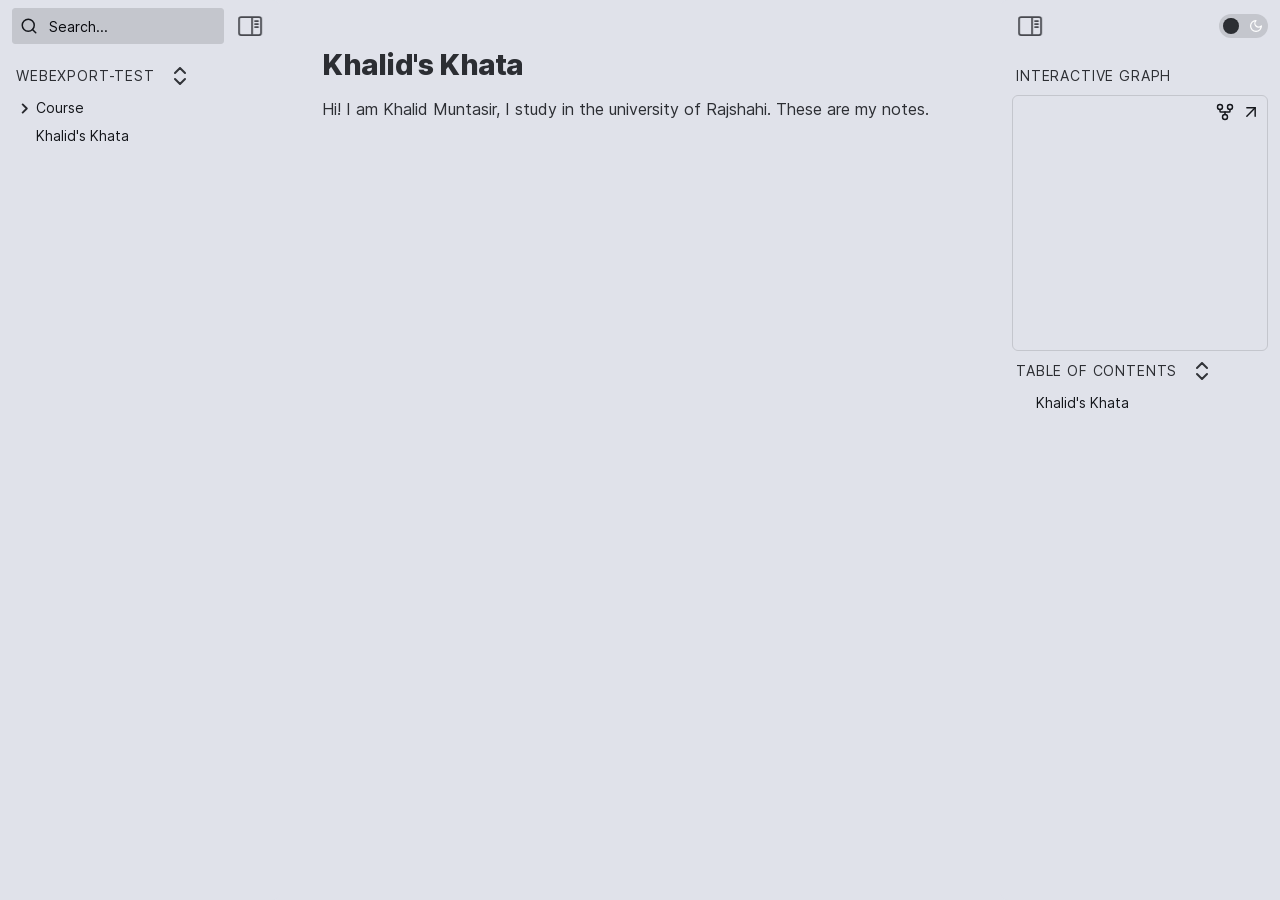
==== index.html @ 4a8dd8c4 "changed name" ====
<!DOCTYPE html> <html lang="en"><head>
<title>Khalid's Khata</title>
<base href=".">
<meta name="pathname" content="khalid's-khata.html">
<meta name="description" content="webexport-test - Khalid's Khata">
<meta property="og:title" content="Khalid's Khata">
<meta property="og:description" content="webexport-test - Khalid's Khata">
<meta property="og:type" content="website">
<meta property="og:url" content="khalid's-khata.html">
<meta property="og:image" content="undefined">
<meta property="og:site_name" content="webexport-test"><meta name="viewport" content="width=device-width, initial-scale=1.0, user-scalable=yes, minimum-scale=1.0, maximum-scale=5.0"><meta charset="UTF-8"><link rel="alternate" type="application/rss+xml" title="RSS Feed" href="site-lib/rss.xml"><script async="" id="webpage-script" src="site-lib/scripts/webpage.js" onload="this.onload=null;this.setAttribute(&quot;loaded&quot;, &quot;true&quot;)"></script><script async="" id="graph-wasm-script" src="site-lib/scripts/graph-wasm.js" onload="this.onload=null;this.setAttribute(&quot;loaded&quot;, &quot;true&quot;)"></script><script async="" id="graph-render-worker-script" src="site-lib/scripts/graph-render-worker.js" onload="this.onload=null;this.setAttribute(&quot;loaded&quot;, &quot;true&quot;)"></script><link rel="icon" href="site-lib/media/favicon.png"><link rel="stylesheet" href="site-lib/styles/obsidian.css"><link rel="stylesheet" href="site-lib/styles/theme.css"><link rel="preload" href="site-lib/styles/global-variable-styles.css" as="style" onload="this.onload=null;this.rel='stylesheet'"><noscript><link rel="stylesheet" href="site-lib/styles/global-variable-styles.css"></noscript><link rel="preload" href="site-lib/styles/main-styles.css" as="style" onload="this.onload=null;this.rel='stylesheet'"><noscript><link rel="stylesheet" href="site-lib/styles/main-styles.css"></noscript><style>body{--line-width:40em;--line-width-adaptive:40em;--file-line-width:40em;--sidebar-width:min(20em, 80vw);--collapse-arrow-size:11px;--tree-vertical-spacing:1.3em;--sidebar-margin:12px}:root{background-color:#202124}.sidebar{height:100%;font-size:14px;z-index:10;min-width:calc(var(--sidebar-width) + var(--divider-width-hover));max-width:calc(var(--sidebar-width) + var(--divider-width-hover));position:relative;overflow:hidden;overflow:clip;transition:min-width ease-in-out,max-width ease-in-out;transition-duration:.2s;contain:size}#left-sidebar{left:0}#right-sidebar{right:0}.sidebar.is-collapsed{min-width:0;max-width:0}.sidebar.floating{position:absolute}.sidebar .leaf-content{height:100%;min-width:calc(var(--sidebar-width) - var(--divider-width-hover));top:0;padding:var(--sidebar-margin);padding-top:4em;line-height:var(--line-height-tight);background-color:var(--background-secondary);transition:background-color,border-right,border-left,box-shadow;transition-duration:var(--color-fade-speed);transition-timing-function:ease-in-out;position:absolute;display:flex;flex-direction:column}.sidebar:not(.is-collapsed) .leaf-content{min-width:calc(max(100%,var(--sidebar-width)) - 3px);max-width:calc(max(100%,var(--sidebar-width)) - 3px)}#left-sidebar-content{left:0;border-top-right-radius:var(--radius-l);border-bottom-right-radius:var(--radius-l)}#right-sidebar-content{right:0;border-top-left-radius:var(--radius-l);border-bottom-left-radius:var(--radius-l)}.sidebar #left-sidebar-content,.sidebar #right-sidebar-content{contain:none!important;container-type:normal!important;animation:none!important}.sidebar:has(.leaf-content:empty):has(.topbar-content:empty){display:none}.sidebar-topbar{height:2em;width:var(--sidebar-width);top:var(--sidebar-margin);padding-inline:var(--sidebar-margin);z-index:1;position:fixed;display:flex;align-items:center;transition:width ease-in-out;transition-duration:inherit}.sidebar.is-collapsed .sidebar-topbar{width:calc(2.3em + var(--sidebar-margin) * 2)}.sidebar .sidebar-topbar.is-collapsed{width:0}#left-sidebar .sidebar-topbar{left:0;flex-direction:row}#right-sidebar .sidebar-topbar{right:0;flex-direction:row-reverse}#left-sidebar .topbar-content{margin-right:calc(2.3em + var(--sidebar-margin));flex-direction:row}#right-sidebar .topbar-content{margin-left:calc(2.3em + var(--sidebar-margin));flex-direction:row-reverse}.topbar-content{overflow:hidden visible;overflow:clip visible;width:100%;height:100%;display:flex;align-items:center;transition:inherit}.sidebar.is-collapsed .topbar-content{width:0;transition:inherit}.clickable-icon.sidebar-collapse-icon{background-color:transparent;color:var(--icon-color-focused);padding:2px!important;margin:0!important;height:100%!important;width:2.3em!important;margin-inline:0.14em!important;position:absolute}#left-sidebar .clickable-icon.sidebar-collapse-icon{transform:rotateY(180deg);right:var(--sidebar-margin)}#right-sidebar .clickable-icon.sidebar-collapse-icon{transform:rotateY(180deg);left:var(--sidebar-margin)}.clickable-icon.sidebar-collapse-icon svg.svg-icon{width:100%;height:100%}.feature-title{margin-left:4px;text-transform:uppercase;letter-spacing:.06em;margin-top:.75em;margin-bottom:.75em}.feature-header{display:flex;align-items:center;padding-top:0;font-size:1em;padding-left:0}body.floating-sidebars .sidebar{position:absolute}body{transition:background-color var(--color-fade-speed) ease-in-out}#layout{display:flex;flex-direction:row;height:100%;width:100%;align-items:stretch;justify-content:center}#center-content{flex-basis:100%;max-width:100%;width:100%;height:100%;display:flex;flex-direction:column;align-items:center;transition:opacity .2s ease-in-out;contain:inline-size}.hide{opacity:0!important;transition:opacity .2s ease-in-out;pointer-events:none}#center-content>.obsidian-document{padding-left:2em;padding-right:1em;margin-bottom:0;width:100%;width:-webkit-fill-available;width:-moz-available;width:fill-available;transition:background-color var(--color-fade-speed) ease-in-out;border-top-right-radius:var(--window-radius,var(--radius-m));border-top-left-radius:var(--window-radius,var(--radius-m));overflow-x:hidden!important;overflow-y:auto!important;display:flex!important;flex-direction:column!important;align-items:center!important;contain:inline-size}body #center-content>.obsidian-document>.markdown-preview-sizer{padding-bottom:80vh;width:100%;max-width:var(--line-width);flex-basis:var(--line-width);transition:background-color var(--color-fade-speed) ease-in-out;contain:inline-size}#center-content>.obsidian-document>div{width:100%!important;transition:background-color var(--color-fade-speed) ease-in-out;contain:inline-size}#center-content>.obsidian-document:not([data-type=markdown]).embed{display:flex;padding:1em;height:100%;width:100%;align-items:center;justify-content:center}#center-content>.obsidian-document:not([data-type=markdown]).embed>*{max-width:100%;max-height:100%;object-fit:contain}:not(h1,h2,h3,h4,h5,h6):has(> :is(.math:not(.math-inline),table)){overflow-x:auto!important}#center-content>.obsidian-document:not([data-type=markdown]){overflow-x:auto;contain:content;padding:0;margin:0;height:100%}.obsidian-document[data-type=attachment]{display:flex;flex-direction:column;align-items:center;justify-content:center;height:100%;width:100%}.obsidian-document[data-type=attachment]>*{outline:0;border:none;box-shadow:none}.obsidian-document[data-type=attachment] :is(img){max-width:90%;max-height:90%;object-fit:contain}.obsidian-document[data-type=attachment]>:is(audio){width:100%;max-width:min(90%,var(--line-width))}.obsidian-document[data-type=attachment]>:is(embed,iframe,video){width:100%;height:100%;max-width:100%;max-height:100%;object-fit:contain}.canvas-wrapper>:is(.header,.footer){z-index:100;position:absolute;display:flex;justify-content:center;flex-direction:column;width:100%;align-items:center}.scroll-highlight{position:absolute;width:100%;height:100%;pointer-events:none;z-index:1000;background-color:hsla(var(--color-accent-hsl),.25);opacity:0;padding:1em;inset:50%;translate:-50% -50%;border-radius:var(--radius-s)}</style><script defer="">async function loadIncludes(){let e=document.querySelectorAll("link[itemprop='include']");for(const t of e){let e=t.getAttribute("href");try{let o="";if(e.startsWith("https:")||e.startsWith("http:")||"file:"!=window.location.protocol){const l=await fetch(e);if(!l.ok){console.log("Could not include file: "+e),t?.remove();continue}o=await l.text()}else{const t=document.getElementById(btoa(encodeURI(e)));if(t){const e=JSON.parse(decodeURI(atob(t.getAttribute("value")??"")));o=e?.data??""}}let l=document.createRange().createContextualFragment(o),n=Array.from(l.children);for(let e of n)e?.classList?.add("hide"),e.style.transition="opacity 0.5s ease-in-out",setTimeout((()=>{e?.classList?.remove("hide")}),10);t.before(l),t.remove(),console.log("Included text: "+o),console.log("Included file: "+e)}catch(o){t?.remove(),console.log("Could not include file: "+e,o);continue}}}document.addEventListener("DOMContentLoaded",(()=>{loadIncludes()}));let isFileProtocol="file:"==location.protocol;function waitLoadScripts(e,t){let o=e.map((e=>document.getElementById(e+"-script")));!function e(l){let n=o[l],c=l+1;n?(n&&"true"!=n.getAttribute("loaded")||l<o.length&&e(c),l<o.length&&n.addEventListener("load",(()=>e(c)))):l<o.length?e(c):t()}(0)}</script></head><body class="publish css-settings-manager show-inline-title show-ribbon is-focused"><script defer="">let theme=localStorage.getItem("theme")||(window.matchMedia("(prefers-color-scheme: dark)").matches?"dark":"light");"dark"==theme?(document.body.classList.add("theme-dark"),document.body.classList.remove("theme-light")):(document.body.classList.add("theme-light"),document.body.classList.remove("theme-dark")),window.innerWidth<480?document.body.classList.add("is-phone"):window.innerWidth<768?document.body.classList.add("is-tablet"):window.innerWidth<1024?document.body.classList.add("is-small-screen"):document.body.classList.add("is-large-screen")</script><div class="parsed-feature-container" style="display: contents;"><link itemprop="include" href="site-lib/html/custom-head-content-content.html"></div><div id="layout"><div id="left-content" class="leaf" style="--sidebar-width: var(--sidebar-width-left);"><div id="left-sidebar" class="sidebar"><div class="sidebar-handle"></div><div class="sidebar-topbar"><div class="topbar-content"><div id="search-container"><div id="search-wrapper"><input enterkeyhint="search" type="search" spellcheck="false" placeholder="Search..."><div aria-label="Clear search" id="search-clear-button"></div></div></div></div><div class="clickable-icon sidebar-collapse-icon"><svg xmlns="http://www.w3.org/2000/svg" width="100%" height="100%" viewBox="0 0 24 24" fill="none" stroke="currentColor" stroke-width="3" stroke-linecap="round" stroke-linejoin="round" class="svg-icon"><path d="M21 3H3C1.89543 3 1 3.89543 1 5V19C1 20.1046 1.89543 21 3 21H21C22.1046 21 23 20.1046 23 19V5C23 3.89543 22.1046 3 21 3Z"></path><path d="M10 4V20"></path><path d="M4 7H7"></path><path d="M4 10H7"></path><path d="M4 13H7"></path></svg></div></div><div class="sidebar-content-wrapper"><div id="left-sidebar-content" class="leaf-content"><link itemprop="include" href="site-lib/html/file-tree-content.html"></div></div><script defer="">let ls = document.querySelector("#left-sidebar"); ls.classList.toggle("is-collapsed", window.innerWidth < 768); ls.style.setProperty("--sidebar-width", localStorage.getItem("sidebar-left-width"));</script></div></div><div id="center-content" class="leaf"><div class="obsidian-document markdown-preview-view markdown-rendered node-insert-event is-readable-line-width allow-fold-headings allow-fold-lists show-indentation-guide show-properties" data-type="markdown"><style id="MJX-CHTML-styles">mjx-c.mjx-c3E::before{padding:.54em .778em .04em 0;content:">"}mjx-c.mjx-c1D445.TEX-I::before{padding:.683em .759em .021em 0;content:"R"}mjx-c.mjx-c2208::before{padding:.54em .667em .04em 0;content:"∈"}mjx-c.mjx-c1D440.TEX-I::before{padding:.683em 1.051em 0 0;content:"M"}mjx-c.mjx-c2032::before{padding:.56em .275em 0 0;content:"′"}mjx-c.mjx-c53::before{padding:.705em .556em .022em 0;content:"S"}mjx-c.mjx-c67::before{padding:.453em .5em .206em 0;content:"g"}mjx-c.mjx-c2212::before{padding:.583em .778em .082em 0;content:"−"}mjx-c.mjx-c5B.TEX-S3::before{padding:1.45em .528em .949em 0;content:"["}mjx-c.mjx-c5D.TEX-S3::before{padding:1.45em .528em .949em 0;content:"]"}mjx-c.mjx-c5B.TEX-S2::before{padding:1.15em .472em .649em 0;content:"["}mjx-c.mjx-c5D.TEX-S2::before{padding:1.15em .472em .649em 0;content:"]"}mjx-c.mjx-c2061::before{padding:0;content:""}mjx-c.mjx-c78::before{padding:.431em .528em 0 0;content:"x"}mjx-msup{display:inline-block;text-align:left}mjx-c.mjx-c7C::before{padding:.75em .278em .249em 0;content:"|"}mjx-c.mjx-c1D70B.TEX-I::before{padding:.431em .57em .011em 0;content:"π"}mjx-mfrac{display:inline-block;text-align:left}mjx-frac{display:inline-block;vertical-align:.17em;padding:0 .22em}mjx-frac[type="d"]{vertical-align:.04em}mjx-frac[delims]{padding:0 .1em}mjx-frac[atop]{padding:0 .12em}mjx-frac[atop][delims]{padding:0}mjx-dtable{display:inline-table;width:100%}mjx-dtable>*{font-size:2000%}mjx-dbox{display:block;font-size:5%}mjx-num{display:block;text-align:center}mjx-den{display:block;text-align:center}mjx-mfrac[bevelled]>mjx-num{display:inline-block}mjx-mfrac[bevelled]>mjx-den{display:inline-block}mjx-den[align=right],mjx-num[align=right]{text-align:right}mjx-den[align=left],mjx-num[align=left]{text-align:left}mjx-nstrut{display:inline-block;height:.054em;width:0;vertical-align:-.054em}mjx-nstrut[type="d"]{height:.217em;vertical-align:-.217em}mjx-dstrut{display:inline-block;height:.505em;width:0}mjx-dstrut[type="d"]{height:.726em}mjx-line{display:block;box-sizing:border-box;min-height:1px;height:.06em;border-top:.06em solid;margin:.06em -.1em;overflow:hidden}mjx-line[type="d"]{margin:.18em -.1em}mjx-c.mjx-c2F::before{padding:.75em .5em .25em 0;content:"/"}mjx-c.mjx-c1D453.TEX-I::before{padding:.705em .55em .205em 0;content:"f"}mjx-c.mjx-c33::before{padding:.665em .5em .022em 0;content:"3"}mjx-c.mjx-c1D457.TEX-I::before{padding:.661em .412em .204em 0;content:"j"}mjx-c.mjx-c1D70E.TEX-I::before{padding:.431em .571em .011em 0;content:"σ"}mjx-c.mjx-c7D::before{padding:.75em .5em .25em 0;content:"}"}mjx-c.mjx-c3A3::before{padding:.683em .722em 0 0;content:"Σ"}mjx-c.mjx-c1D446.TEX-I::before{padding:.705em .645em .022em 0;content:"S"}mjx-c.mjx-c2217::before{padding:.465em .5em 0 0;content:"∗"}mjx-c.mjx-c1D456.TEX-I::before{padding:.661em .345em .011em 0;content:"i"}mjx-c.mjx-c1D459.TEX-I::before{padding:.694em .298em .011em 0;content:"l"}mjx-c.mjx-c65::before{padding:.448em .444em .011em 0;content:"e"}mjx-c.mjx-c69::before{padding:.669em .278em 0 0;content:"i"}mjx-c.mjx-c6E::before{padding:.442em .556em 0 0;content:"n"}mjx-c.mjx-c2216::before{padding:.75em .5em .25em 0;content:"∖"}mjx-c.mjx-c2C::before{padding:.121em .278em .194em 0;content:","}mjx-mspace{display:inline-block;text-align:left}mjx-c.mjx-c73::before{padding:.448em .394em .011em 0;content:"s"}mjx-c.mjx-c63::before{padding:.448em .444em .011em 0;content:"c"}mjx-c.mjx-c61::before{padding:.448em .5em .011em 0;content:"a"}mjx-c.mjx-c2229::before{padding:.598em .667em .022em 0;content:"∩"}mjx-c.mjx-c70::before{padding:.442em .556em .194em 0;content:"p"}mjx-c.mjx-c75::before{padding:.442em .556em .011em 0;content:"u"}mjx-c.mjx-c4D::before{padding:.683em .917em 0 0;content:"M"}mjx-c.mjx-c6D::before{padding:.442em .833em 0 0;content:"m"}mjx-c.mjx-c1D462.TEX-I::before{padding:.442em .572em .011em 0;content:"u"}mjx-c.mjx-c1D707.TEX-I::before{padding:.442em .603em .216em 0;content:"μ"}mjx-c.mjx-c1D454.TEX-I::before{padding:.442em .477em .205em 0;content:"g"}mjx-c.mjx-c1D45B.TEX-I::before{padding:.442em .6em .011em 0;content:"n"}mjx-c.mjx-c22EE::before{padding:1.3em .278em .03em 0;content:"⋮"}mjx-c.mjx-c74::before{padding:.615em .389em .01em 0;content:"t"}mjx-c.mjx-c76::before{padding:.431em .528em .011em 0;content:"v"}mjx-c.mjx-cA0::before{padding:0 .25em 0 0;content:" "}mjx-c.mjx-c5C::before{padding:.75em .5em .25em 0;content:"\\"}mjx-c.mjx-c64::before{padding:.694em .556em .011em 0;content:"d"}mjx-c.mjx-c6F::before{padding:.448em .5em .01em 0;content:"o"}mjx-mover{display:inline-block;text-align:left}mjx-mover:not([limits=false]){padding-top:.1em}mjx-mover:not([limits=false])>*{display:block;text-align:left}mjx-c.mjx-c2D9::before{padding:.669em .5em 0 0;content:"˙"}mjx-c.mjx-c1D45C.TEX-I::before{padding:.441em .485em .011em 0;content:"o"}mjx-c.mjx-c1D451.TEX-I::before{padding:.694em .52em .01em 0;content:"d"}mjx-c.mjx-c2026::before{padding:.12em 1.172em 0 0;content:"…"}mjx-stretchy-v.mjx-c28 mjx-beg mjx-c::before{content:"⎛";padding:1.154em .875em .655em 0}mjx-stretchy-v.mjx-c28 mjx-ext mjx-c::before{content:"⎜";width:.875em}mjx-stretchy-v.mjx-c28 mjx-end mjx-c::before{content:"⎝";padding:1.165em .875em .644em 0}mjx-stretchy-v.mjx-c28>mjx-end{margin-top:-1.809em}mjx-stretchy-v.mjx-c28>mjx-ext{border-top-width:1.779em;border-bottom-width:1.779em}mjx-stretchy-v.mjx-c29 mjx-beg mjx-c::before{content:"⎞";padding:1.154em .875em .655em 0}mjx-stretchy-v.mjx-c29 mjx-ext mjx-c::before{content:"⎟";width:.875em}mjx-stretchy-v.mjx-c29 mjx-end mjx-c::before{content:"⎠";padding:1.165em .875em .644em 0}mjx-stretchy-v.mjx-c29>mjx-end{margin-top:-1.809em}mjx-stretchy-v.mjx-c29>mjx-ext{border-top-width:1.779em;border-bottom-width:1.779em}mjx-c.mjx-c2E::before{padding:.12em .278em 0 0;content:"."}mjx-c.mjx-c32::before{padding:.666em .5em 0 0;content:"2"}mjx-c.mjx-c28.TEX-S3::before{padding:1.45em .736em .949em 0;content:"("}mjx-c.mjx-c29.TEX-S3::before{padding:1.45em .736em .949em 0;content:")"}mjx-msub{display:inline-block;text-align:left}mjx-c.mjx-c1D44F.TEX-I::before{padding:.694em .429em .011em 0;content:"b"}mjx-c.mjx-c7B::before{padding:.75em .5em .25em 0;content:"{"}mjx-c.mjx-c1D452.TEX-I::before{padding:.442em .466em .011em 0;content:"e"}mjx-c.mjx-c1D450.TEX-I::before{padding:.442em .433em .011em 0;content:"c"}mjx-mtext{display:inline-block;text-align:left}mjx-msqrt{display:inline-block;text-align:left}mjx-root{display:inline-block;white-space:nowrap}mjx-surd{display:inline-block;vertical-align:top}mjx-sqrt{display:inline-block;padding-top:.07em}mjx-sqrt>mjx-box{border-top:.07em solid}mjx-sqrt.mjx-tall>mjx-box{padding-left:.3em;margin-left:-.3em}mjx-c.mjx-c1D45E.TEX-I::before{padding:.442em .46em .194em 0;content:"q"}mjx-c.mjx-c221A.TEX-S1::before{padding:.85em 1.02em .35em 0;content:"√"}mjx-c.mjx-c31::before{padding:.666em .5em 0 0;content:"1"}mjx-c.mjx-c221A::before{padding:.8em .853em .2em 0;content:"√"}mjx-c.mjx-c1D460.TEX-I::before{padding:.442em .469em .01em 0;content:"s"}mjx-mrow{display:inline-block;text-align:left}mjx-mtable{display:inline-block;text-align:center;vertical-align:.25em;position:relative;box-sizing:border-box;border-spacing:0px;border-collapse:collapse}mjx-mstyle[size="s"] mjx-mtable{vertical-align:.354em}mjx-labels{position:absolute;left:0;top:0}mjx-table{display:inline-block;vertical-align:-.5ex;box-sizing:border-box}mjx-table>mjx-itable{vertical-align:middle;text-align:left;box-sizing:border-box}mjx-labels>mjx-itable{position:absolute;top:0}mjx-mtable[justify=left]{text-align:left}mjx-mtable[justify=right]{text-align:right}mjx-mtable[justify=left][side=left]{padding-right:0!important}mjx-mtable[justify=left][side=right]{padding-left:0!important}mjx-mtable[justify=right][side=left]{padding-right:0!important}mjx-mtable[justify=right][side=right]{padding-left:0!important}mjx-mtable[align]{vertical-align:baseline}mjx-mtable[align=top]>mjx-table{vertical-align:top}mjx-mtable[align=bottom]>mjx-table{vertical-align:bottom}mjx-mtable[side=right] mjx-labels{min-width:100%}mjx-mtr{display:table-row;text-align:left}mjx-mtr[rowalign=top]>mjx-mtd{vertical-align:top}mjx-mtr[rowalign=center]>mjx-mtd{vertical-align:middle}mjx-mtr[rowalign=bottom]>mjx-mtd{vertical-align:bottom}mjx-mtr[rowalign=baseline]>mjx-mtd{vertical-align:baseline}mjx-mtr[rowalign=axis]>mjx-mtd{vertical-align:.25em}mjx-mtd{display:table-cell;text-align:center;padding:.215em .4em}mjx-mtd:first-child{padding-left:0}mjx-mtd:last-child{padding-right:0}mjx-mtable>*>mjx-itable>:first-child>mjx-mtd{padding-top:0}mjx-mtable>*>mjx-itable>:last-child>mjx-mtd{padding-bottom:0}mjx-tstrut{display:inline-block;height:1em;vertical-align:-.25em}mjx-labels[align=left]>mjx-mtr>mjx-mtd{text-align:left}mjx-labels[align=right]>mjx-mtr>mjx-mtd{text-align:right}mjx-mtd[extra]{padding:0}mjx-mtd[rowalign=top]{vertical-align:top}mjx-mtd[rowalign=center]{vertical-align:middle}mjx-mtd[rowalign=bottom]{vertical-align:bottom}mjx-mtd[rowalign=baseline]{vertical-align:baseline}mjx-mtd[rowalign=axis]{vertical-align:.25em}mjx-texatom{display:inline-block;text-align:left}mjx-mn{display:inline-block;text-align:left}mjx-c.mjx-c28::before{padding:.75em .389em .25em 0;content:"("}mjx-c.mjx-c24::before{padding:.75em .5em .056em 0;content:"$"}mjx-c.mjx-c30::before{padding:.666em .5em .022em 0;content:"0"}mjx-c.mjx-c29::before{padding:.75em .389em .25em 0;content:")"}mjx-c.mjx-c1D465.TEX-I::before{padding:.442em .572em .011em 0;content:"x"}mjx-c.mjx-c1D45F.TEX-I::before{padding:.442em .451em .011em 0;content:"r"}mjx-c.mjx-c5B::before{padding:.75em .278em .25em 0;content:"["}mjx-c.mjx-c5D::before{padding:.75em .278em .25em 0;content:"]"}mjx-c.mjx-c1D44E.TEX-I::before{padding:.441em .529em .01em 0;content:"a"}mjx-c.mjx-c1D45D.TEX-I::before{padding:.442em .503em .194em 0;content:"p"}mjx-c.mjx-c1D461.TEX-I::before{padding:.626em .361em .011em 0;content:"t"}mjx-c.mjx-c1D463.TEX-I::before{padding:.443em .485em .011em 0;content:"v"}mjx-c.mjx-c1D45A.TEX-I::before{padding:.442em .878em .011em 0;content:"m"}mjx-mo{display:inline-block;text-align:left}mjx-stretchy-h{display:inline-table;width:100%}mjx-stretchy-h>*{display:table-cell;width:0}mjx-stretchy-h>*>mjx-c{display:inline-block;transform:scaleX(1)}mjx-stretchy-h>*>mjx-c::before{display:inline-block;width:initial}mjx-stretchy-h>mjx-ext{overflow:clip visible;width:100%}mjx-stretchy-h>mjx-ext>mjx-c::before{transform:scaleX(500)}mjx-stretchy-h>mjx-ext>mjx-c{width:0}mjx-stretchy-h>mjx-beg>mjx-c{margin-right:-.1em}mjx-stretchy-h>mjx-end>mjx-c{margin-left:-.1em}mjx-stretchy-v{display:inline-block}mjx-stretchy-v>*{display:block}mjx-stretchy-v>mjx-beg{height:0}mjx-stretchy-v>mjx-end>mjx-c{display:block}mjx-stretchy-v>*>mjx-c{transform:scaleY(1);transform-origin:left center;overflow:hidden}mjx-stretchy-v>mjx-ext{display:block;height:100%;box-sizing:border-box;border:0 solid transparent;overflow:visible clip}mjx-stretchy-v>mjx-ext>mjx-c::before{width:initial;box-sizing:border-box}mjx-stretchy-v>mjx-ext>mjx-c{transform:scaleY(500) translateY(.075em);overflow:visible}mjx-mark{display:inline-block;height:0}mjx-c.mjx-c3D::before{padding:.583em .778em .082em 0;content:"="}mjx-container[jax=CHTML]{line-height:0}mjx-container [space="1"]{margin-left:.111em}mjx-container [space="2"]{margin-left:.167em}mjx-container [space="3"]{margin-left:.222em}mjx-container [space="4"]{margin-left:.278em}mjx-container [space="5"]{margin-left:.333em}mjx-container [rspace="1"]{margin-right:.111em}mjx-container [rspace="2"]{margin-right:.167em}mjx-container [rspace="3"]{margin-right:.222em}mjx-container [rspace="4"]{margin-right:.278em}mjx-container [rspace="5"]{margin-right:.333em}mjx-container [size="s"]{font-size:70.7%}mjx-container [size=ss]{font-size:50%}mjx-container [size=Tn]{font-size:60%}mjx-container [size=sm]{font-size:85%}mjx-container [size=lg]{font-size:120%}mjx-container [size=Lg]{font-size:144%}mjx-container [size=LG]{font-size:173%}mjx-container [size=hg]{font-size:207%}mjx-container [size=HG]{font-size:249%}mjx-container [width=full]{width:100%}mjx-box{display:inline-block}mjx-block{display:block}mjx-itable{display:inline-table}mjx-row{display:table-row}mjx-row>*{display:table-cell}mjx-mtext{display:inline-block}mjx-mstyle{display:inline-block}mjx-merror{display:inline-block;color:red;background-color:#ff0}mjx-mphantom{visibility:hidden}mjx-assistive-mml{top:0;left:0;clip:rect(1px,1px,1px,1px);user-select:none;position:absolute!important;padding:1px 0 0!important;border:0!important;display:block!important;width:auto!important;overflow:hidden!important}mjx-assistive-mml[display=block]{width:100%!important}mjx-math{display:inline-block;text-align:left;line-height:0;text-indent:0;font-style:normal;font-weight:400;font-size:100%;font-size-adjust:none;letter-spacing:normal;border-collapse:collapse;overflow-wrap:normal;word-spacing:normal;white-space:nowrap;direction:ltr;padding:1px 0}mjx-container[jax=CHTML][display=true]{display:block;text-align:center;margin:1em 0}mjx-container[jax=CHTML][display=true][width=full]{display:flex}mjx-container[jax=CHTML][display=true] mjx-math{padding:0}mjx-container[jax=CHTML][justify=left]{text-align:left}mjx-container[jax=CHTML][justify=right]{text-align:right}mjx-mi{display:inline-block;text-align:left}mjx-c{display:inline-block}mjx-utext{display:inline-block;padding:.75em 0 .2em}mjx-c::before{display:block;width:0}.MJX-TEX{font-family:MJXZERO,MJXTEX}.TEX-B{font-family:MJXZERO,MJXTEX-B}.TEX-I{font-family:MJXZERO,MJXTEX-I}.TEX-MI{font-family:MJXZERO,MJXTEX-MI}.TEX-BI{font-family:MJXZERO,MJXTEX-BI}.TEX-S1{font-family:MJXZERO,MJXTEX-S1}.TEX-S2{font-family:MJXZERO,MJXTEX-S2}.TEX-S3{font-family:MJXZERO,MJXTEX-S3}.TEX-S4{font-family:MJXZERO,MJXTEX-S4}.TEX-A{font-family:MJXZERO,MJXTEX-A}.TEX-C{font-family:MJXZERO,MJXTEX-C}.TEX-CB{font-family:MJXZERO,MJXTEX-CB}.TEX-FR{font-family:MJXZERO,MJXTEX-FR}.TEX-FRB{font-family:MJXZERO,MJXTEX-FRB}.TEX-SS{font-family:MJXZERO,MJXTEX-SS}.TEX-SSB{font-family:MJXZERO,MJXTEX-SSB}.TEX-SSI{font-family:MJXZERO,MJXTEX-SSI}.TEX-SC{font-family:MJXZERO,MJXTEX-SC}.TEX-T{font-family:MJXZERO,MJXTEX-T}.TEX-V{font-family:MJXZERO,MJXTEX-V}.TEX-VB{font-family:MJXZERO,MJXTEX-VB}mjx-stretchy-h mjx-c,mjx-stretchy-v mjx-c{font-family:MJXZERO,MJXTEX-S1,MJXTEX-S4,MJXTEX,MJXTEX-A!important}@font-face{font-family:MJXZERO;src:url("site-lib/fonts/mathjax_zero.woff") format("woff")}@font-face{font-family:MJXTEX;src:url("site-lib/fonts/mathjax_main-regular.woff") format("woff")}@font-face{font-family:MJXTEX-B;src:url("site-lib/fonts/mathjax_main-bold.woff") format("woff")}@font-face{font-family:MJXTEX-I;src:url("site-lib/fonts/mathjax_math-italic.woff") format("woff")}@font-face{font-family:MJXTEX-MI;src:url("site-lib/fonts/mathjax_main-italic.woff") format("woff")}@font-face{font-family:MJXTEX-BI;src:url("site-lib/fonts/mathjax_math-bolditalic.woff") format("woff")}@font-face{font-family:MJXTEX-S1;src:url("site-lib/fonts/mathjax_size1-regular.woff") format("woff")}@font-face{font-family:MJXTEX-S2;src:url("site-lib/fonts/mathjax_size2-regular.woff") format("woff")}@font-face{font-family:MJXTEX-S3;src:url("site-lib/fonts/mathjax_size3-regular.woff") format("woff")}@font-face{font-family:MJXTEX-S4;src:url("site-lib/fonts/mathjax_size4-regular.woff") format("woff")}@font-face{font-family:MJXTEX-A;src:url("site-lib/fonts/mathjax_ams-regular.woff") format("woff")}@font-face{font-family:MJXTEX-C;src:url("site-lib/fonts/mathjax_calligraphic-regular.woff") format("woff")}@font-face{font-family:MJXTEX-CB;src:url("site-lib/fonts/mathjax_calligraphic-bold.woff") format("woff")}@font-face{font-family:MJXTEX-FR;src:url("site-lib/fonts/mathjax_fraktur-regular.woff") format("woff")}@font-face{font-family:MJXTEX-FRB;src:url("site-lib/fonts/mathjax_fraktur-bold.woff") format("woff")}@font-face{font-family:MJXTEX-SS;src:url("site-lib/fonts/mathjax_sansserif-regular.woff") format("woff")}@font-face{font-family:MJXTEX-SSB;src:url("site-lib/fonts/mathjax_sansserif-bold.woff") format("woff")}@font-face{font-family:MJXTEX-SSI;src:url("site-lib/fonts/mathjax_sansserif-italic.woff") format("woff")}@font-face{font-family:MJXTEX-SC;src:url("site-lib/fonts/mathjax_script-regular.woff") format("woff")}@font-face{font-family:MJXTEX-T;src:url("site-lib/fonts/mathjax_typewriter-regular.woff") format("woff")}@font-face{font-family:MJXTEX-V;src:url("site-lib/fonts/mathjax_vector-regular.woff") format("woff")}@font-face{font-family:MJXTEX-VB;src:url("site-lib/fonts/mathjax_vector-bold.woff") format("woff")}mjx-c.mjx-c1D44B.TEX-I::before{padding:.683em .852em 0 0;content:"X"}</style><div class="markdown-preview-sizer markdown-preview-section"><div class="header"><h1 class="page-title heading inline-title" id="Khalid's_Khata_0">Khalid's Khata</h1><div class="data-bar"></div></div><div class="markdown-preview-pusher" style="width: 1px; height: 0.1px; margin-bottom: 0px;"></div><div class="el-p"><p dir="auto">Hi! I am Khalid Muntasir, I study in the university of Rajshahi. These are my notes.</p></div><div class="footer"><div class="data-bar"></div></div></div></div></div><div id="right-content" class="leaf" style="--sidebar-width: var(--sidebar-width-right);"><div id="right-sidebar" class="sidebar"><div class="sidebar-handle"></div><div class="sidebar-topbar"><div class="topbar-content"><label class="theme-toggle-container" for="theme-toggle-input" id=""><input class="theme-toggle-input" type="checkbox" id="theme-toggle-input"><div class="toggle-background"></div></label></div><div class="clickable-icon sidebar-collapse-icon"><svg xmlns="http://www.w3.org/2000/svg" width="100%" height="100%" viewBox="0 0 24 24" fill="none" stroke="currentColor" stroke-width="3" stroke-linecap="round" stroke-linejoin="round" class="svg-icon"><path d="M21 3H3C1.89543 3 1 3.89543 1 5V19C1 20.1046 1.89543 21 3 21H21C22.1046 21 23 20.1046 23 19V5C23 3.89543 22.1046 3 21 3Z"></path><path d="M10 4V20"></path><path d="M4 7H7"></path><path d="M4 10H7"></path><path d="M4 13H7"></path></svg></div></div><div class="sidebar-content-wrapper"><div id="right-sidebar-content" class="leaf-content"><div class="graph-view-wrapper"><div class="feature-header"><div class="feature-title">Interactive Graph</div></div><div class="graph-view-placeholder">
		<div class="graph-view-container">
			<div class="graph-icon graph-expand" role="button" aria-label="Expand" data-tooltip-position="top"><svg xmlns="http://www.w3.org/2000/svg" width="24" height="24" viewBox="0 0 24 24" fill="none" stroke="currentColor" stroke-width="2" stroke-linecap="round" stroke-linejoin="round" class="svg-icon"><line x1="7" y1="17" x2="17" y2="7"></line><polyline points="7 7 17 7 17 17"></polyline></svg></div>
			<div class="graph-icon graph-global" role="button" aria-label="Global Graph" data-tooltip-position="top"><svg xmlns="http://www.w3.org/2000/svg" width="24" height="24" viewBox="0 0 24 24" fill="none" stroke="currentColor" stroke-width="2" stroke-linecap="round" stroke-linejoin="round" class="svg-icon lucide-git-fork"><circle cx="12" cy="18" r="3"></circle><circle cx="6" cy="6" r="3"></circle><circle cx="18" cy="6" r="3"></circle><path d="M18 9v2c0 .6-.4 1-1 1H7c-.6 0-1-.4-1-1V9"></path><path d="M12 12v3"></path></svg></div>
			<canvas id="graph-canvas" class="hide" width="512px" height="512px"></canvas>
		</div>
		</div></div><div id="outline" class=" tree-container"><div class="feature-header"><div class="feature-title">Table Of Contents</div><button class="clickable-icon nav-action-button tree-collapse-all" aria-label="Collapse All"><svg xmlns="http://www.w3.org/2000/svg" width="24" height="24" viewBox="0 0 24 24" fill="none" stroke="currentColor" stroke-width="2" stroke-linecap="round" stroke-linejoin="round"></svg></button></div><div class="tree-item" data-depth="1"><a class="tree-item-self is-clickable" href="khalid's-khata.html#Khalid's_Khata_0" data-path="#Khalid's_Khata_0"><div class="tree-item-inner heading-link" heading-name="Khalid's Khata">Khalid's Khata</div></a><div class="tree-item-children"></div></div></div></div></div><script defer="">let rs = document.querySelector("#right-sidebar"); rs.classList.toggle("is-collapsed", window.innerWidth < 768); rs.style.setProperty("--sidebar-width", localStorage.getItem("sidebar-right-width"));</script></div></div></div></body></html>
---- site-lib/styles/obsidian.css ----
.dialog{--dialog-bg-color:white;--dialog-border-color:white;--dialog-shadow:0 2px 14px 0 rgba(58, 57, 68, 0.2);--text-primary-color:#15141a;--text-secondary-color:#5b5b66;--hover-filter:brightness(0.9);--focus-ring-color:#0060df;--focus-ring-outline:2px solid var(--focus-ring-color);--link-fg-color:#0060df;--link-hover-fg-color:#0250bb;--separator-color:#f0f0f4;--textarea-border-color:#8f8f9d;--textarea-bg-color:white;--textarea-fg-color:var(--text-secondary-color);--radio-bg-color:#f0f0f4;--radio-checked-bg-color:#fbfbfe;--radio-border-color:#8f8f9d;--radio-checked-border-color:#0060df;--button-secondary-bg-color:#f0f0f4;--button-secondary-fg-color:var(--text-primary-color);--button-secondary-border-color:var(--button-secondary-bg-color);--button-secondary-hover-bg-color:var(--button-secondary-bg-color);--button-secondary-hover-fg-color:var(--button-secondary-fg-color);--button-secondary-hover-border-color:var(--button-secondary-hover-bg-color);--button-primary-bg-color:#0060df;--button-primary-fg-color:#fbfbfe;--button-primary-border-color:var(--button-primary-bg-color);--button-primary-hover-bg-color:var(--button-primary-bg-color);--button-primary-hover-fg-color:var(--button-primary-fg-color);--button-primary-hover-border-color:var(--button-primary-hover-bg-color);font-variant:normal;font-size:13px;font-weight:400;line-height:150%;border-radius:4px;padding:12px 16px;border:1px solid var(--dialog-border-color);background:var(--dialog-bg-color);color:var(--text-primary-color);box-shadow:var(--dialog-shadow)}@media (prefers-color-scheme:dark){.dialog{--dialog-bg-color:#1c1b22;--dialog-border-color:#1c1b22;--dialog-shadow:0 2px 14px 0 #15141a;--text-primary-color:#fbfbfe;--text-secondary-color:#cfcfd8;--focus-ring-color:#0df;--hover-filter:brightness(1.4);--link-fg-color:#0df;--link-hover-fg-color:#80ebff;--separator-color:#52525e;--textarea-bg-color:#42414d;--radio-bg-color:#2b2a33;--radio-checked-bg-color:#15141a;--radio-checked-border-color:#0df;--button-secondary-bg-color:#2b2a33;--button-primary-bg-color:#0df;--button-primary-fg-color:#15141a}}@media screen and (forced-colors:active){.dialog{--dialog-bg-color:Canvas;--dialog-border-color:CanvasText;--dialog-shadow:none;--text-primary-color:CanvasText;--text-secondary-color:CanvasText;--hover-filter:none;--focus-ring-color:ButtonBorder;--link-fg-color:LinkText;--link-hover-fg-color:LinkText;--separator-color:CanvasText;--textarea-border-color:ButtonBorder;--textarea-bg-color:Field;--textarea-fg-color:ButtonText;--radio-bg-color:ButtonFace;--radio-checked-bg-color:ButtonFace;--radio-border-color:ButtonText;--radio-checked-border-color:ButtonText;--button-secondary-bg-color:ButtonFace;--button-secondary-fg-color:ButtonText;--button-secondary-border-color:ButtonText;--button-secondary-hover-bg-color:AccentColor;--button-secondary-hover-fg-color:AccentColorText;--button-primary-bg-color:ButtonText;--button-primary-fg-color:ButtonFace;--button-primary-hover-bg-color:AccentColor;--button-primary-hover-fg-color:AccentColorText}}.dialog .mainContainer :focus-visible{outline:var(--focus-ring-outline);outline-offset:2px}.dialog .mainContainer .title{display:flex;width:auto;flex-direction:column;justify-content:flex-end;align-items:flex-start;gap:12px}.dialog .mainContainer .title>span{font-size:13px;font-style:normal;font-weight:590;line-height:150%}.dialog .mainContainer .dialogSeparator{width:100%;height:0;margin-top:4px;margin-bottom:4px;border-top:1px solid var(--separator-color);border-bottom:none}.dialog .mainContainer .dialogButtonsGroup{display:flex;gap:12px;align-self:flex-end}.dialog .mainContainer .radio{display:flex;flex-direction:column;align-items:flex-start;gap:4px}.dialog .mainContainer .radio>.radioButton{display:flex;gap:8px;align-self:stretch;align-items:center}.dialog .mainContainer .radio>.radioButton input{appearance:none;box-sizing:border-box;width:16px;height:16px;border-radius:50%;background-color:var(--radio-bg-color);border:1px solid var(--radio-border-color)}.dialog .mainContainer .radio>.radioButton input:hover{filter:var(--hover-filter)}.dialog .mainContainer .radio>.radioButton input:checked{background-color:var(--radio-checked-bg-color);border:4px solid var(--radio-checked-border-color)}.dialog .mainContainer .radio>.radioLabel{display:flex;padding-left:24px;align-items:flex-start;gap:10px;align-self:stretch}.dialog .mainContainer .radio>.radioLabel>span{flex:1 0 0px;font-size:11px;color:var(--text-secondary-color)}.dialog .mainContainer button:not(.toggle-button):not(.closeButton){border-radius:4px;border:1px solid;font-variant:normal;font-weight:600;padding:4px 16px;width:auto;height:32px}.dialog .mainContainer button:not(.toggle-button):not(.closeButton):hover{cursor:pointer;filter:var(--hover-filter)}.dialog .mainContainer button.secondaryButton:not(.toggle-button):not(.closeButton){color:var(--button-secondary-fg-color);background-color:var(--button-secondary-bg-color);border-color:var(--button-secondary-border-color)}.dialog .mainContainer button.secondaryButton:not(.toggle-button):not(.closeButton):hover{color:var(--button-secondary-hover-fg-color);background-color:var(--button-secondary-hover-bg-color);border-color:var(--button-secondary-hover-border-color)}.dialog .mainContainer button.primaryButton:not(.toggle-button):not(.closeButton){color:var(--button-primary-fg-color);background-color:var(--button-primary-bg-color);border-color:var(--button-primary-border-color);opacity:1}.dialog .mainContainer button.primaryButton:not(.toggle-button):not(.closeButton):hover{color:var(--button-primary-hover-fg-color);background-color:var(--button-primary-hover-bg-color);border-color:var(--button-primary-hover-border-color)}.dialog .mainContainer a{color:var(--link-fg-color)}.dialog .mainContainer a:hover{color:var(--link-hover-fg-color)}.dialog .mainContainer textarea{font:inherit;padding:8px;resize:none;margin:0;box-sizing:border-box;border-radius:4px;border:1px solid var(--textarea-border-color);background:var(--textarea-bg-color);color:var(--textarea-fg-color)}.dialog .mainContainer textarea:focus{outline-offset:0px;border-color:transparent}.dialog .mainContainer textarea:disabled{pointer-events:none;opacity:.4}.dialog .mainContainer .toggler{display:flex;align-items:center;gap:8px;align-self:stretch}.dialog .mainContainer .toggler>.togglerLabel{user-select:none}:root{--xfa-unfocused-field-background:url("data:image/svg+xml;charset=UTF-8,<svg width='1px' height='1px' xmlns='http://www.w3.org/2000/svg'><rect width='100%' height='100%' style='fill:rgba(0, 54, 255, 0.13);'/></svg>");--xfa-focus-outline:auto}@media screen and (forced-colors:active){:root{--xfa-focus-outline:2px solid CanvasText}}:root{--viewer-container-height:0;--pdfViewer-padding-bottom:0;--page-margin:1px auto -8px;--page-border:9px solid transparent;--spreadHorizontalWrapped-margin-LR:-3.5px;--loading-icon-delay:400ms}@media screen and (forced-colors:active){:root{--pdfViewer-padding-bottom:9px;--page-margin:8px auto -1px;--page-border:1px solid CanvasText;--spreadHorizontalWrapped-margin-LR:3.5px}}.hiddenCanvasElement,.hiddenCopyElement{position:absolute;top:0;left:0;width:0;height:0;display:none}body{--anim-duration-none:0;--anim-duration-superfast:70ms;--anim-duration-fast:140ms;--anim-duration-moderate:300ms;--anim-duration-slow:560ms;--anim-motion-smooth:cubic-bezier(0.45, 0.05, 0.55, 0.95);--anim-motion-delay:cubic-bezier(0.65, 0.05, 0.36, 1);--anim-motion-jumpy:cubic-bezier(0.68, -0.55, 0.27, 1.55);--anim-motion-swing:cubic-bezier(0, 0.55, 0.45, 1);--blockquote-border-thickness:2px;--blockquote-border-color:var(--interactive-accent);--blockquote-font-style:normal;--blockquote-color:inherit;--blockquote-background-color:transparent;--bold-modifier:200;--bold-color:inherit;--bold-weight:calc(var(--font-weight) + var(--bold-modifier));--border-width:1px;--button-radius:var(--input-radius);--callout-border-width:0px;--callout-border-opacity:0.25;--callout-padding:var(--size-4-3) var(--size-4-3) var(--size-4-3) var(--size-4-6);--callout-radius:var(--radius-s);--callout-blend-mode:var(--highlight-mix-blend-mode);--callout-title-color:inherit;--callout-title-padding:0;--callout-title-size:inherit;--callout-title-weight:calc(var(--font-weight) + var(--bold-modifier));--callout-content-padding:0;--callout-content-background:transparent;--callout-bug:var(--color-red-rgb);--callout-default:var(--color-blue-rgb);--callout-error:var(--color-red-rgb);--callout-example:var(--color-purple-rgb);--callout-fail:var(--color-red-rgb);--callout-important:var(--color-cyan-rgb);--callout-info:var(--color-blue-rgb);--callout-question:var(--color-orange-rgb);--callout-success:var(--color-green-rgb);--callout-summary:var(--color-cyan-rgb);--callout-tip:var(--color-cyan-rgb);--callout-todo:var(--color-blue-rgb);--callout-warning:var(--color-orange-rgb);--callout-quote:158,158,158;--canvas-background:var(--background-primary);--canvas-card-label-color:var(--text-faint);--canvas-color-1:var(--color-red-rgb);--canvas-color-2:var(--color-orange-rgb);--canvas-color-3:var(--color-yellow-rgb);--canvas-color-4:var(--color-green-rgb);--canvas-color-5:var(--color-cyan-rgb);--canvas-color-6:var(--color-purple-rgb);--canvas-dot-pattern:var(--color-base-30);--caret-color:var(--text-normal);--checkbox-radius:var(--radius-s);--checkbox-size:var(--font-text-size);--checkbox-marker-color:var(--background-primary);--checkbox-color:var(--interactive-accent);--checkbox-color-hover:var(--interactive-accent-hover);--checkbox-border-color:var(--text-faint);--checkbox-border-color-hover:var(--text-muted);--checkbox-margin-inline-start:0.85em;--checklist-done-decoration:line-through;--checklist-done-color:var(--text-muted);--code-white-space:pre-wrap;--code-border-width:0px;--code-border-color:var(--background-modifier-border);--code-radius:var(--radius-s);--code-size:var(--font-smaller);--code-background:var(--background-primary-alt);--code-normal:var(--text-normal);--code-comment:var(--text-faint);--code-function:var(--color-yellow);--code-important:var(--color-orange);--code-keyword:var(--color-pink);--code-operator:var(--color-red);--code-property:var(--color-cyan);--code-punctuation:var(--text-muted);--code-string:var(--color-green);--code-tag:var(--color-red);--code-value:var(--color-purple);--collapse-icon-color:var(--text-faint);--collapse-icon-color-collapsed:var(--text-accent);--cursor:default;--cursor-link:pointer;--dialog-width:560px;--dialog-max-width:80vw;--dialog-max-height:85vh;--divider-color:var(--background-modifier-border);--divider-color-hover:var(--interactive-accent);--divider-width:1px;--divider-width-hover:3px;--divider-vertical-height:calc(100% - var(--header-height));--drag-ghost-background:rgba(0, 0, 0, 0.85);--drag-ghost-text-color:#fff;--dropdown-background:var(--interactive-normal);--dropdown-background-blend-mode:hard-light;--dropdown-background-hover:var(--interactive-hover);--dropdown-background-position:right 0.5em top 50%,0 0;--dropdown-background-size:1em auto,100%;--dropdown-padding:0 1.9em 0 0.8em;--embed-max-height:4000px;--embed-canvas-max-height:400px;--embed-background:inherit;--embed-border-start:2px solid var(--interactive-accent);--embed-border-end:none;--embed-border-top:none;--embed-border-bottom:none;--embed-padding:0 0 0 var(--size-4-6);--embed-font-style:inherit;--embed-block-shadow-hover:0 0 0 1px var(--background-modifier-border),inset 0 0 0 1px var(--background-modifier-border);--file-line-width:700px;--file-folding-offset:24px;--file-margins:var(--size-4-8);--file-header-font:var(--font-interface);--file-header-font-size:var(--font-ui-small);--file-header-font-weight:400;--file-header-border:var(--border-width) solid transparent;--file-header-justify:center;--font-smallest:0.8em;--font-smaller:0.875em;--font-small:0.933em;--font-ui-smaller:12px;--font-ui-small:13px;--font-ui-medium:15px;--font-ui-large:20px;--font-weight:var(--font-normal);--font-thin:100;--font-extralight:200;--font-light:300;--font-normal:400;--font-medium:500;--font-semibold:600;--font-bold:700;--font-extrabold:800;--font-black:900;--footnote-size:var(--font-smaller);--graph-controls-width:240px;--graph-text:var(--text-normal);--graph-line:var(--color-base-35, var(--background-modifier-border-focus));--graph-node:var(--text-muted);--graph-node-unresolved:var(--text-faint);--graph-node-focused:var(--text-accent);--graph-node-tag:var(--color-green);--graph-node-attachment:var(--color-yellow);--heading-formatting:var(--text-faint);--heading-spacing:calc(var(--p-spacing) * 2.5);--h1-color:inherit;--h2-color:inherit;--h3-color:inherit;--h4-color:inherit;--h5-color:inherit;--h6-color:inherit;--h1-font:inherit;--h2-font:inherit;--h3-font:inherit;--h4-font:inherit;--h5-font:inherit;--h6-font:inherit;--h1-line-height:1.2;--h2-line-height:1.2;--h3-line-height:1.3;--h4-line-height:1.4;--h5-line-height:var(--line-height-normal);--h6-line-height:var(--line-height-normal);--h1-size:1.802em;--h2-size:1.602em;--h3-size:1.424em;--h4-size:1.266em;--h5-size:1.125em;--h6-size:1em;--h1-style:normal;--h2-style:normal;--h3-style:normal;--h4-style:normal;--h5-style:normal;--h6-style:normal;--h1-variant:normal;--h2-variant:normal;--h3-variant:normal;--h4-variant:normal;--h5-variant:normal;--h6-variant:normal;--h1-weight:700;--h2-weight:600;--h3-weight:600;--h4-weight:600;--h5-weight:600;--h6-weight:600;--header-height:40px;--hr-color:var(--background-modifier-border);--hr-thickness:2px;--icon-size:var(--icon-m);--icon-stroke:var(--icon-m-stroke-width);--icon-xs:14px;--icon-s:16px;--icon-m:18px;--icon-l:18px;--icon-xl:32px;--icon-xs-stroke-width:2px;--icon-s-stroke-width:2px;--icon-m-stroke-width:1.75px;--icon-l-stroke-width:1.75px;--icon-xl-stroke-width:1.25px;--icon-color:var(--text-muted);--icon-color-hover:var(--text-muted);--icon-color-active:var(--text-accent);--icon-color-focused:var(--text-normal);--icon-opacity:0.85;--icon-opacity-hover:1;--icon-opacity-active:1;--clickable-icon-radius:var(--radius-s);--indent-size:4;--indent-unit:0.5625em;--indentation-guide-width:1px;--indentation-guide-width-active:1px;--indentation-guide-color:rgba(var(--mono-rgb-100), 0.12);--indentation-guide-color-active:rgba(var(--mono-rgb-100), 0.3);--indentation-guide-editing-indent:0.85em;--indentation-guide-reading-indent:-0.85em;--indentation-guide-source-indent:0.25em;--inline-title-color:var(--h1-color);--inline-title-font:var(--h1-font);--inline-title-line-height:var(--h1-line-height);--inline-title-size:var(--h1-size);--inline-title-style:var(--h1-style);--inline-title-variant:var(--h1-variant);--inline-title-weight:var(--h1-weight);--inline-title-margin-bottom:0.5em;--input-height:30px;--input-radius:5px;--input-font-weight:var(--font-normal);--input-border-width:1px;--italic-color:inherit;--italic-weight:inherit;--layer-cover:5;--layer-sidedock:10;--layer-status-bar:15;--layer-popover:30;--layer-slides:45;--layer-modal:50;--layer-notice:60;--layer-menu:65;--layer-tooltip:70;--layer-dragged-item:80;--line-height-normal:1.5;--line-height-tight:1.3;--link-color:var(--text-accent);--link-color-hover:var(--text-accent-hover);--link-decoration:underline;--link-decoration-hover:underline;--link-decoration-thickness:auto;--link-weight:var(--font-weight);--link-external-color:var(--text-accent);--link-external-color-hover:var(--text-accent-hover);--link-external-decoration:underline;--link-external-decoration-hover:underline;--link-external-filter:none;--link-unresolved-color:var(--text-accent);--link-unresolved-opacity:0.7;--link-unresolved-filter:none;--link-unresolved-decoration-style:solid;--link-unresolved-decoration-color:hsla(var(--interactive-accent-hsl), 0.3);--list-indent:calc(var(--indent-unit) * var(--indent-size));--list-indent-editing:0.75em;--list-indent-source:0;--list-spacing:0.075em;--list-marker-color:var(--text-faint);--list-marker-color-hover:var(--text-muted);--list-marker-color-collapsed:var(--text-accent);--list-bullet-border:none;--list-bullet-radius:50%;--list-bullet-size:0.3em;--list-bullet-transform:none;--list-numbered-style:decimal;--list-bullet-end-padding:1.3rem;--nav-item-size:var(--font-ui-small);--nav-item-color:var(--text-muted);--nav-item-color-hover:var(--text-normal);--nav-item-color-active:var(--text-normal);--nav-item-color-selected:var(--text-normal);--nav-item-color-highlighted:var(--text-accent);--nav-item-background-hover:var(--background-modifier-hover);--nav-item-background-active:var(--background-modifier-hover);--nav-item-background-selected:hsla(var(--color-accent-hsl), 0.15);--nav-item-padding:var(--size-4-1) var(--size-4-2) var(--size-4-1) var(--size-4-6);--nav-item-parent-padding:var(--nav-item-padding);--nav-item-children-padding-start:var(--size-2-2);--nav-item-children-margin-start:var(--size-4-3);--nav-item-weight:inherit;--nav-item-weight-hover:inherit;--nav-item-weight-active:inherit;--nav-item-white-space:pre;--nav-indentation-guide-width:var(--indentation-guide-width);--nav-indentation-guide-color:var(--indentation-guide-color);--nav-collapse-icon-color:var(--collapse-icon-color);--nav-collapse-icon-color-collapsed:var(--text-faint);--nav-heading-color:var(--text-normal);--nav-heading-color-hover:var(--text-normal);--nav-heading-color-collapsed:var(--text-faint);--nav-heading-color-collapsed-hover:var(--text-muted);--nav-heading-weight:var(--font-medium);--nav-heading-weight-hover:var(--font-medium);--metadata-background:transparent;--metadata-display-reading:block;--metadata-display-editing:block;--metadata-max-width:none;--metadata-padding:var(--size-4-2) 0;--metadata-border-color:var(--background-modifier-border);--metadata-border-radius:0;--metadata-border-width:0;--metadata-divider-color:var(--background-modifier-border);--metadata-divider-color-hover:transparent;--metadata-divider-color-focus:transparent;--metadata-divider-width:0;--metadata-gap:3px;--metadata-property-padding:0;--metadata-property-radius:6px;--metadata-property-radius-hover:6px;--metadata-property-radius-focus:6px;--metadata-property-background:transparent;--metadata-property-background-hover:transparent;--metadata-property-background-active:var(--background-modifier-hover);--metadata-label-background:transparent;--metadata-label-background-hover:transparent;--metadata-label-background-active:var(--background-modifier-hover);--metadata-label-font:var(--font-interface);--metadata-label-font-size:var(--font-smaller);--metadata-label-font-weight:inherit;--metadata-label-text-color:var(--text-muted);--metadata-label-text-color-hover:var(--text-muted);--metadata-label-width:9em;--metadata-input-height:calc(var(--font-text-size) * 1.75);--metadata-input-text-color:var(--text-normal);--metadata-input-font:var(--font-interface);--metadata-input-font-size:var(--font-smaller);--metadata-input-background:transparent;--metadata-input-background-hover:transparent;--metadata-input-background-active:var(--background-modifier-hover);--metadata-sidebar-label-font-size:var(--font-ui-small);--metadata-sidebar-input-font-size:var(--font-ui-small);--modal-background:var(--background-primary);--modal-width:90vw;--modal-height:85vh;--modal-max-width:1100px;--modal-max-height:1000px;--modal-max-width-narrow:800px;--modal-border-width:var(--border-width);--modal-border-color:var(--color-base-40, var(--background-modifier-border-focus));--modal-radius:var(--radius-l);--modal-community-sidebar-width:280px;--pill-color:var(--text-muted);--pill-color-hover:var(--text-normal);--pill-color-remove:var(--text-faint);--pill-color-remove-hover:var(--text-accent);--pill-decoration:none;--pill-decoration-hover:none;--pill-background:transparent;--pill-background-hover:transparent;--pill-border-color:var(--background-modifier-border);--pill-border-color-hover:var(--background-modifier-border-hover);--pill-border-width:var(--border-width);--pill-padding-x:0.65em;--pill-padding-y:0.25em;--pill-radius:2em;--pill-weight:inherit;--p-spacing:1rem;--p-spacing-empty:0rem;--pdf-background:var(--background-primary);--pdf-page-background:var(--background-primary);--pdf-shadow:0 0 0 1px rgba(0, 0, 0, 0.05),0 2px 8px rgba(0, 0, 0, 0.1);--pdf-spread-shadow:0 0 0 1px rgba(0, 0, 0, 0.05);--pdf-sidebar-background:var(--background-primary);--pdf-thumbnail-shadow:0 0 0 1px rgba(0, 0, 0, 0.15),0 2px 8px rgba(0, 0, 0, 0.2);--popover-width:450px;--popover-height:400px;--popover-max-height:95vh;--popover-pdf-width:450px;--popover-pdf-height:400px;--popover-font-size:var(--font-text-size);--prompt-input-height:40px;--prompt-width:700px;--prompt-max-width:80vw;--prompt-max-height:70vh;--prompt-border-width:var(--border-width);--prompt-border-color:var(--color-base-40, var(--background-modifier-border-focus));--radius-s:4px;--radius-m:8px;--radius-l:12px;--radius-xl:16px;--ribbon-background:var(--background-secondary);--ribbon-background-collapsed:var(--background-primary);--ribbon-width:44px;--ribbon-padding:var(--size-4-2) var(--size-4-1) var(--size-4-3);--scrollbar-active-thumb-bg:rgba(var(--mono-rgb-100), 0.2);--scrollbar-bg:rgba(var(--mono-rgb-100), 0.05);--scrollbar-thumb-bg:rgba(var(--mono-rgb-100), 0.1);--search-clear-button-color:var(--text-muted);--search-clear-button-size:13px;--search-icon-color:var(--text-muted);--search-icon-size:18px;--search-result-background:var(--background-primary);--size-2-1:2px;--size-2-2:4px;--size-2-3:6px;--size-4-1:4px;--size-4-2:8px;--size-4-3:12px;--size-4-4:16px;--size-4-5:20px;--size-4-6:24px;--size-4-8:32px;--size-4-9:36px;--size-4-10:40px;--size-4-12:48px;--size-4-16:64px;--size-4-18:72px;--sidebar-markdown-font-size:calc(var(--font-text-size) * 0.9);--sidebar-tab-text-display:none;--slider-thumb-border-width:1px;--slider-thumb-border-color:var(--background-modifier-border-hover);--slider-thumb-height:18px;--slider-thumb-width:18px;--slider-thumb-y:-6px;--slider-thumb-radius:50%;--slider-s-thumb-size:15px;--slider-s-thumb-position:-5px;--slider-track-background:var(--background-modifier-border);--slider-track-height:3px;--status-bar-background:var(--background-secondary);--status-bar-border-color:var(--divider-color);--status-bar-border-width:1px 0 0 1px;--status-bar-font-size:var(--font-ui-smaller);--status-bar-text-color:var(--text-muted);--status-bar-position:fixed;--status-bar-radius:var(--radius-m) 0 0 0;--status-bar-scroll-padding:calc(var(--status-bar-font-size) + 18px);--sync-avatar-color-current-user:transparent;--sync-avatar-color-1:var(--color-red);--sync-avatar-color-2:var(--color-orange);--sync-avatar-color-3:var(--color-yellow);--sync-avatar-color-4:var(--color-green);--sync-avatar-color-5:var(--color-cyan);--sync-avatar-color-6:var(--color-blue);--sync-avatar-color-7:var(--color-purple);--sync-avatar-color-8:var(--color-pink);--swatch-radius:14px;--swatch-height:24px;--swatch-width:24px;--swatch-shadow:inset 0 0 0 1px rgba(var(--mono-rgb-100), 0.15);--tab-background-active:var(--background-primary);--tab-text-color:var(--text-faint);--tab-text-color-active:var(--text-muted);--tab-text-color-focused:var(--text-muted);--tab-text-color-focused-active:var(--text-muted);--tab-text-color-focused-highlighted:var(--text-accent);--tab-text-color-focused-active-current:var(--text-normal);--tab-font-size:var(--font-ui-small);--tab-font-weight:inherit;--tab-container-background:var(--background-secondary);--tab-divider-color:var(--background-modifier-border-hover);--tab-outline-color:var(--divider-color);--tab-outline-width:1px;--tab-curve:6px;--tab-radius:var(--radius-s);--tab-radius-active:6px 6px 0 0;--tab-width:200px;--tab-max-width:320px;--tab-switcher-menubar-background:var(--mobile-sidebar-background);--tab-switcher-background:var(--background-secondary);--tab-switcher-preview-radius:var(--radius-xl);--tab-switcher-preview-background-shadow:0 4px 30px 2px rgba(0, 0, 0, 0.2);--tab-switcher-preview-shadow:0 0 0 1px rgba(var(--mono-rgb-100), 0.05);--tab-switcher-preview-shadow-active:0 0 0 2px var(--color-accent);--tab-stacked-pane-width:700px;--tab-stacked-header-width:var(--header-height);--tab-stacked-font-size:var(--font-ui-small);--tab-stacked-font-weight:400;--tab-stacked-text-align:start;--tab-stacked-text-transform:rotate(0deg);--tab-stacked-text-writing-mode:vertical-lr;--tab-stacked-shadow:-8px 0 8px 0 rgba(0, 0, 0, 0.05);--table-background:transparent;--table-border-width:1px;--table-border-color:var(--background-modifier-border);--table-white-space:break-spaces;--table-header-background:var(--table-background);--table-header-background-hover:inherit;--table-header-border-width:var(--table-border-width);--table-header-border-color:var(--table-border-color);--table-header-font:inherit;--table-header-size:var(--table-text-size);--table-header-weight:calc(var(--font-weight) + var(--bold-modifier));--table-header-color:var(--text-normal);--table-line-height:var(--line-height-tight);--table-text-size:var(--font-text-size);--table-text-color:inherit;--table-column-min-width:6ch;--table-column-max-width:none;--table-column-alt-background:var(--table-background);--table-column-first-border-width:var(--table-border-width);--table-column-last-border-width:var(--table-border-width);--table-row-background-hover:var(--table-background);--table-row-alt-background:var(--table-background);--table-row-alt-background-hover:var(--table-background);--table-row-last-border-width:var(--table-border-width);--table-selection:hsla(var(--color-accent-hsl), 0.1);--table-selection-blend-mode:var(--highlight-mix-blend-mode);--table-selection-border-color:var(--interactive-accent);--table-selection-border-width:2px;--table-selection-border-radius:4px;--table-cell-vertical-alignment:top;--table-drag-handle-background:transparent;--table-drag-handle-background-active:var(--table-selection-border-color);--table-drag-handle-color:var(--text-faint);--table-drag-handle-color-active:var(--text-on-accent);--table-add-button-background:transparent;--table-add-button-border-width:var(--table-border-width);--table-add-button-border-color:var(--background-modifier-border);--tag-size:var(--font-smaller);--tag-color:var(--text-accent);--tag-color-hover:var(--text-accent);--tag-decoration:none;--tag-decoration-hover:none;--tag-background:hsla(var(--interactive-accent-hsl), 0.1);--tag-background-hover:hsla(var(--interactive-accent-hsl), 0.2);--tag-border-color:hsla(var(--interactive-accent-hsl), 0.15);--tag-border-color-hover:hsla(var(--interactive-accent-hsl), 0.15);--tag-border-width:0px;--tag-padding-x:0.65em;--tag-padding-y:0.25em;--tag-radius:2em;--tag-weight:inherit;--titlebar-background:var(--background-secondary);--titlebar-background-focused:var(--background-secondary-alt);--titlebar-border-width:0px;--titlebar-border-color:var(--background-modifier-border);--titlebar-text-color:var(--text-muted);--titlebar-text-color-focused:var(--text-normal);--titlebar-text-weight:var(--font-bold);--toggle-border-width:2px;--toggle-width:40px;--toggle-radius:18px;--toggle-thumb-color:white;--toggle-thumb-radius:18px;--toggle-thumb-height:18px;--toggle-thumb-width:18px;--toggle-s-border-width:2px;--toggle-s-width:34px;--toggle-s-thumb-height:15px;--toggle-s-thumb-width:15px;--vault-profile-display:flex;--vault-profile-actions-display:flex;--vault-profile-font-size:var(--font-ui-small);--vault-profile-font-weight:var(--font-medium);--vault-profile-color:var(--text-normal);--vault-profile-color-hover:var(--vault-profile-color);--workspace-background-translucent:rgba(var(--mono-rgb-0), 0.6);--accent-h:258;--accent-s:88%;--accent-l:66%;--background-primary:var(--color-base-00);--background-primary-alt:var(--color-base-10);--background-secondary:var(--color-base-20);--background-modifier-hover:rgba(var(--mono-rgb-100), 0.075);--background-modifier-active-hover:hsla(var(--interactive-accent-hsl), 0.15);--background-modifier-border:var(--color-base-30);--background-modifier-border-hover:var(--color-base-35);--background-modifier-border-focus:var(--color-base-40);--background-modifier-error-rgb:var(--color-red-rgb);--background-modifier-error:var(--color-red);--background-modifier-error-hover:var(--color-red);--background-modifier-success-rgb:var(--color-green-rgb);--background-modifier-success:var(--color-green);--background-modifier-message:rgba(0, 0, 0, 0.9);--background-modifier-form-field:var(--color-base-00);--text-normal:var(--color-base-100);--text-muted:var(--color-base-70);--text-faint:var(--color-base-50);--text-on-accent:white;--text-on-accent-inverted:black;--text-error:var(--color-red);--text-warning:var(--color-orange);--text-success:var(--color-green);--text-selection:hsla(var(--color-accent-hsl), 0.2);--text-highlight-bg-rgb:255,208,0;--text-highlight-bg:rgba(var(--text-highlight-bg-rgb), 0.4);--text-accent:var(--color-accent);--text-accent-hover:var(--color-accent-2);--interactive-normal:var(--color-base-00);--interactive-hover:var(--color-base-10);--interactive-accent-hsl:var(--color-accent-hsl);--interactive-accent:var(--color-accent-1);--interactive-accent-hover:var(--color-accent-2)}.theme-light{color-scheme:light;--highlight-mix-blend-mode:darken;--mono-rgb-0:255,255,255;--mono-rgb-100:0,0,0;--color-red-rgb:233,49,71;--color-red:#e93147;--color-orange-rgb:236,117,0;--color-orange:#ec7500;--color-yellow-rgb:224,172,0;--color-yellow:#e0ac00;--color-green-rgb:8,185,78;--color-green:#08b94e;--color-cyan-rgb:0,191,188;--color-cyan:#00bfbc;--color-blue-rgb:8,109,221;--color-blue:#086ddd;--color-purple-rgb:120,82,238;--color-purple:#7852ee;--color-pink-rgb:213,57,132;--color-pink:#d53984;--color-base-00:#ffffff;--color-base-05:#fcfcfc;--color-base-10:#fafafa;--color-base-20:#f6f6f6;--color-base-25:#e3e3e3;--color-base-30:#e0e0e0;--color-base-35:#d4d4d4;--color-base-40:#bdbdbd;--color-base-50:#ababab;--color-base-60:#707070;--color-base-70:#5c5c5c;--color-base-100:#222222;--color-accent-hsl:var(--accent-h),var(--accent-s),var(--accent-l);--color-accent:hsl(var(--accent-h), var(--accent-s), var(--accent-l));--color-accent-1:hsl(calc(var(--accent-h) - 1), calc(var(--accent-s) * 1.01), calc(var(--accent-l) * 1.075));--color-accent-2:hsl(calc(var(--accent-h) - 3), calc(var(--accent-s) * 1.02), calc(var(--accent-l) * 1.15));--background-secondary-alt:var(--color-base-05);--background-modifier-box-shadow:rgba(0, 0, 0, 0.1);--background-modifier-cover:rgba(220, 220, 220, 0.4);--input-shadow:inset 0 0 0 1px rgba(0, 0, 0, 0.12),0 2px 3px 0 rgba(0,0,0,.05),0 1px 1.5px 0 rgba(0,0,0,.03),0 1px 2px 0 rgba(0,0,0,.04),0 0 0 0 transparent;--input-shadow-hover:inset 0 0 0 1px rgba(0, 0, 0, 0.17),0 2px 3px 0 rgba(0,0,0,.1),0 1px 1.5px 0 rgba(0,0,0,.03),0 1px 2px 0 rgba(0,0,0,.04),0 0 0 0 transparent;--shadow-s:0px 1px 2px rgba(0, 0, 0, 0.028),0px 3.4px 6.7px rgba(0, 0, 0, .042),0px 15px 30px rgba(0, 0, 0, .07);--shadow-l:0px 1.8px 7.3px rgba(0, 0, 0, 0.071),0px 6.3px 24.7px rgba(0, 0, 0, 0.112),0px 30px 90px rgba(0, 0, 0, 0.2)}.theme-dark{color-scheme:dark;--highlight-mix-blend-mode:lighten;--mono-rgb-0:0,0,0;--mono-rgb-100:255,255,255;--color-red-rgb:251,70,76;--color-red:#fb464c;--color-orange-rgb:233,151,63;--color-orange:#e9973f;--color-yellow-rgb:224,222,113;--color-yellow:#e0de71;--color-green-rgb:68,207,110;--color-green:#44cf6e;--color-cyan-rgb:83,223,221;--color-cyan:#53dfdd;--color-blue-rgb:2,122,255;--color-blue:#027aff;--color-purple-rgb:168,130,255;--color-purple:#a882ff;--color-pink-rgb:250,153,205;--color-pink:#fa99cd;--color-base-00:#1e1e1e;--color-base-05:#212121;--color-base-10:#242424;--color-base-20:#262626;--color-base-25:#2a2a2a;--color-base-30:#363636;--color-base-35:#3f3f3f;--color-base-40:#555555;--color-base-50:#666666;--color-base-60:#999999;--color-base-70:#b3b3b3;--color-base-100:#dadada;--color-accent-hsl:var(--accent-h),var(--accent-s),var(--accent-l);--color-accent:hsl(var(--accent-h), var(--accent-s), var(--accent-l));--color-accent-1:hsl(calc(var(--accent-h) - 3), calc(var(--accent-s) * 1.02), calc(var(--accent-l) * 1.15));--color-accent-2:hsl(calc(var(--accent-h) - 5), calc(var(--accent-s) * 1.05), calc(var(--accent-l) * 1.29));--background-modifier-form-field:var(--color-base-25);--background-secondary-alt:var(--color-base-30);--interactive-normal:var(--color-base-30);--interactive-hover:var(--color-base-35);--text-accent:var(--color-accent-1);--interactive-accent:var(--color-accent);--interactive-accent-hover:var(--color-accent-1);--background-modifier-box-shadow:rgba(0, 0, 0, 0.3);--background-modifier-cover:rgba(10, 10, 10, 0.4);--text-selection:hsla(var(--interactive-accent-hsl), 0.25);--input-shadow:inset 0 0.5px 0.5px 0.5px rgba(255, 255, 255, 0.09),0 2px 4px 0 rgba(0,0,0,.15),0 1px 1.5px 0 rgba(0,0,0,.1),0 1px 2px 0 rgba(0,0,0,.2),0 0 0 0 transparent;--input-shadow-hover:inset 0 0.5px 1px 0.5px rgba(255, 255, 255, 0.16),0 2px 3px 0 rgba(0,0,0,.3),0 1px 1.5px 0 rgba(0,0,0,.2),0 1px 2px 0 rgba(0,0,0,.4),0 0 0 0 transparent;--shadow-s:0px 1px 2px rgba(0, 0, 0, 0.121),0px 3.4px 6.7px rgba(0, 0, 0, 0.179),0px 15px 30px rgba(0, 0, 0, 0.3);--shadow-l:0px 1.8px 7.3px rgba(0, 0, 0, 0.071),0px 6.3px 24.7px rgba(0, 0, 0, 0.112),0px 30px 90px rgba(0, 0, 0, 0.2);--pdf-shadow:0 0 0 1px var(--background-modifier-border);--pdf-thumbnail-shadow:0 0 0 1px var(--background-modifier-border)}iframe{color-scheme:normal}@media print{.theme-dark{--highlight-mix-blend-mode:darken}}@font-face{font-family:"Avenir Next";font-weight:400;font-style:normal;font-display:swap;src:url("../../site-lib/fonts/94f2f163d4b698242fef.otf")}@font-face{font-family:Inter;font-style:normal;font-weight:200;font-display:swap;src:url("../../site-lib/fonts/72505e6a122c6acd5471.woff2") format("woff2")}@font-face{font-family:Inter;font-style:normal;font-weight:300;font-display:swap;src:url("../../site-lib/fonts/2d5198822ab091ce4305.woff2") format("woff2")}@font-face{font-family:Inter;font-weight:400;font-style:normal;font-display:swap;src:url("../../site-lib/fonts/c8ba52b05a9ef10f4758.woff2")}@font-face{font-family:Inter;font-weight:400;font-style:italic;font-display:swap;src:url("../../site-lib/fonts/cb10ffd7684cd9836a05.woff2")}@font-face{font-family:Inter;font-weight:600;font-style:normal;font-display:swap;src:url("../../site-lib/fonts/b5f0f109bc88052d4000.woff2")}@font-face{font-family:Inter;font-weight:800;font-style:normal;font-display:swap;src:url("../../site-lib/fonts/cbe0ae49c52c920fd563.woff2")}@font-face{font-family:Inter;font-weight:800;font-style:italic;font-display:swap;src:url("../../site-lib/fonts/535a6cf662596b3bd6a6.woff2")}@font-face{font-family:"Source Code Pro";font-weight:400;font-style:normal;font-display:swap;src:url("../../site-lib/fonts/70cc7ff27245e82ad414.ttf")}@font-face{font-family:"Source Code Pro";font-weight:400;font-style:italic;font-display:swap;src:url("../../site-lib/fonts/454577c22304619db035.ttf")}@font-face{font-family:"Source Code Pro";font-weight:700;font-style:normal;font-display:swap;src:url("../../site-lib/fonts/52ac8f3034507f1d9e53.ttf")}@font-face{font-family:"Source Code Pro";font-weight:700;font-style:italic;font-display:swap;src:url("../../site-lib/fonts/05b618077343fbbd92b7.ttf")}@font-face{font-family:"Flow Circular";font-display:swap;src:url("../../site-lib/fonts/4bb6ac751d1c5478ff3a.woff2")}@font-face{font-family:"??";unicode-range:U+0}body{--font-default:ui-sans-serif,-apple-system,BlinkMacSystemFont,"Segoe UI",Roboto,"Inter","Apple Color Emoji","Segoe UI Emoji","Segoe UI Symbol",sans-serif;--font-monospace-default:ui-monospace,SFMono-Regular,"Cascadia Mono","Roboto Mono","DejaVu Sans Mono","Liberation Mono",Menlo,Monaco,"Consolas","Source Code Pro",monospace;--font-interface-override:'??';--font-interface-theme:'??';--font-interface:var(--font-interface-override),var(--font-interface-theme),var(--default-font, '??'),var(--font-default);--font-text-override:'??';--font-text-theme:'??';--font-text:var(--font-text-override),var(--font-text-theme),var(--font-default);--font-print-override:'??';--font-print:var(--font-print-override),var(--font-text-override),var(--font-text-theme),'Arial';--font-monospace-override:'??';--font-monospace-theme:'??';--font-monospace:var(--font-monospace-override),var(--font-monospace-theme),var(--font-monospace-default);--font-text-size:16px;--font-mermaid:var(--font-text)}@media print{body,html{padding-top:0!important;overflow:auto!important;height:auto!important}.markdown-embed-link,.popover,iframe{display:none!important}body>:not(.print){display:none!important}.print .markdown-preview-view{-webkit-print-color-adjust:exact;color:initial}.print .markdown-preview-view mark{color:initial}.print .markdown-preview-view .metadata-container{display:none}.print .markdown-preview-view .markdown-embed-content{max-height:none;overflow:visible}.print .markdown-preview-view .callout-content{display:inherit!important}.print .external-link{background:0 0;padding-right:0}*{text-shadow:none!important}webview{display:none}::-webkit-scrollbar{display:none}body{--font-text:var(--font-print)!important}}*{box-sizing:border-box}body,html{margin:0;padding:0;height:100%;width:100%;overscroll-behavior:none}body{text-rendering:optimizelegibility;font-family:var(--font-interface);line-height:var(--line-height-tight);font-size:var(--font-ui-medium);background-color:var(--background-primary);color:var(--text-normal);-webkit-tap-highlight-color:rgba(255,255,255,0)}@keyframes node-inserted{0%{outline-color:#fff}100%{outline-color:#000}}.is-flashing{transition:color .25s,background-color .25s;color:var(--text-normal);mix-blend-mode:var(--highlight-mix-blend-mode);border-radius:var(--radius-s);background-color:var(--text-highlight-bg)!important}body{user-select:none;caret-color:var(--caret-color)}body [contenteditable=""],body [contenteditable=true]{user-select:text}body.is-grabbing{cursor:grabbing!important}body.is-grabbing iframe:not(.is-controlled),body.is-grabbing webview{pointer-events:none}#layout{width:100%;display:flex;overflow:hidden;flex:1 0 0px}:focus{outline:0}.is-text-garbled *{font-family:"Flow Circular",sans-serif!important;line-height:1.45em!important}.download-attachments .download-attachment-item input[type=checkbox]{position:absolute;bottom:var(--size-4-2);inset-inline-end:var(--size-4-2);margin-inline:0px;z-index:2}.download-attachments .download-attachment-item input[type=checkbox]:not(:checked){background-color:var(--background-primary)}@-webkit-keyframes blink{50%{background-color:transparent}}@keyframes blink{50%{background-color:transparent}}body{--zoom-factor:1;--titlebar-height:30px}@-webkit-keyframes sk-cubeGridScaleDelay{0%,100%,70%{transform:scale3d(1,1,1)}35%{transform:scale3d(0,0,1)}}@keyframes sk-cubeGridScaleDelay{0%,100%,70%{transform:scale3d(1,1,1)}35%{transform:scale3d(0,0,1)}}.pane-empty{color:var(--text-faint);font-size:var(--font-ui-small);margin:var(--size-4-2) auto;padding:var(--size-4-6) var(--size-4-4);text-align:center}.pane-empty .pane-empty-actions{margin-top:var(--size-4-4)}.view-header-title::-webkit-scrollbar{display:none}.view-content{width:100%;height:calc(100% - var(--header-height))}.inline-title{color:var(--inline-title-color);white-space:pre-wrap;margin-block-end:var(--inline-title-margin-bottom)}.inline-title:not([data-level]){font-size:var(--inline-title-size);font-weight:var(--inline-title-weight);line-height:var(--inline-title-line-height);font-style:var(--inline-title-style);font-variant:var(--inline-title-variant);font-family:var(--inline-title-font);letter-spacing:-.015em}.inline-title h1,.inline-title h2,.inline-title h3,.inline-title h4,.inline-title h5,.inline-title h6{margin-block:0px}.hover-popover .inline-title,.inline-embed .inline-title{display:none}.hover-popover .markdown-embed[data-type=heading] .inline-title{display:block}body:not(.show-inline-title) .inline-title:not([data-level]){display:none}::selection{background-color:var(--text-selection)}#center-content{display:flex;flex-direction:column}.markdown-preview-view{font-size:var(--font-text-size);font-family:var(--font-text);line-height:var(--line-height-normal);width:100%;height:100%;padding:var(--file-margins);position:relative;overflow-y:auto;overflow-wrap:break-word;color:var(--text-normal);user-select:text;scrollbar-gutter:stable}.markdown-preview-view.is-readable-line-width .markdown-preview-sizer{max-width:var(--file-line-width);margin-left:auto;margin-right:auto}.markdown-rendered{tab-size:var(--indent-size)}.markdown-rendered.rtl{direction:rtl}.markdown-rendered>.markdown-preview-sizer>.markdown-preview-pusher+div:not(.mod-ui)>:first-child,.markdown-rendered>.markdown-preview-sizer>.mod-ui+div:not(.mod-ui)>:first-child{margin-top:0}.markdown-rendered>.markdown-preview-sizer>div:last-child>:last-child,.markdown-rendered>.markdown-preview-sizer>div:not(.mod-ui):has(+ .mod-ui)>:last-child{margin-bottom:0}body:not(.show-ribbon){--ribbon-width:0px}.side-dock-actions{flex-direction:column}.side-dock-actions .side-dock-ribbon-action{margin:0 auto}.release-notes-view{padding:var(--file-margins)}.release-notes-view .markdown-preview-view{overflow:visible}.release-notes-view .is-readable-line-width{max-width:var(--file-line-width);margin-left:auto;margin-right:auto}.inline-title,.metadata-property-key-input,.multi-select-pill-content,.nav-file-title-content,.nav-folder-title-content,.tree-item-inner,input{unicode-bidi:plaintext}[dir=ltr],body{--direction:1}.mod-rtl,[dir=rtl]{--direction:-1}@supports selector(:dir(rtl)){.is-collapsed:dir(ltr){--direction:1}.is-collapsed:dir(rtl){--direction:-1}}.is-rtl,.mod-rtl,.rtl{--callout-padding:var(--size-4-3) var(--size-4-6) var(--size-4-3) var(--size-4-3);--embed-padding:0 var(--size-4-6) 0 0;--nav-item-padding:var(--size-4-1) var(--size-4-6) var(--size-4-1) var(--size-4-2)}.is-rtl .metadata-container,.mod-rtl .metadata-container,.rtl .metadata-container{--direction:-1}.is-rtl .metadata-container,.is-rtl input.metadata-input-number,.is-rtl input.metadata-property-key-input,.mod-rtl .metadata-container,.mod-rtl input.metadata-input-number,.mod-rtl input.metadata-property-key-input,.rtl .metadata-container,.rtl input.metadata-input-number,.rtl input.metadata-property-key-input{text-align:right}.is-rtl input[type=date],.is-rtl input[type=datetime-local],.mod-rtl input[type=date],.mod-rtl input[type=datetime-local],.rtl input[type=date],.rtl input[type=datetime-local]{direction:rtl}.is-rtl input[type=date]::-webkit-calendar-picker-indicator,.is-rtl input[type=datetime-local]::-webkit-calendar-picker-indicator,.mod-rtl input[type=date]::-webkit-calendar-picker-indicator,.mod-rtl input[type=datetime-local]::-webkit-calendar-picker-indicator,.rtl input[type=date]::-webkit-calendar-picker-indicator,.rtl input[type=datetime-local]::-webkit-calendar-picker-indicator{right:var(--size-4-1);left:auto}@supports selector(:has(*)){.callout:has(> .callout-title .callout-title-inner:dir(rtl)){direction:rtl}.callout:has(> .callout-title .callout-title-inner:dir(rtl))>.callout-title{direction:rtl;--direction:-1}.callout:has(> .callout-title .callout-title-inner:dir(rtl))>.callout-title .callout-icon svg.svg-icon{transform:scale(-1,1)}}.mod-rtl{--dropdown-background-position:left 0.5em top 50%,0 0;--dropdown-padding:0 0.8em 0 1.9em;--tab-stacked-text-transform:rotate(180deg)}.mod-rtl .canvas-wrapper{direction:ltr}.mod-rtl .notice,.mod-rtl .popover{direction:rtl}.mod-rtl input{text-align:right}.mod-rtl #search-container::before,.mod-rtl .checkbox-container{transform:scale(-1,1)}.form-field{display:flex;flex-direction:column;gap:var(--size-4-2)}.hotkey-list-container{overflow:auto}#search-container.mod-hotkey .clickable-icon{padding:var(--size-2-1)}#search-container input:placeholder-shown~#search-clear-button{display:none}#search-container input:not(:placeholder-shown){padding-inline-end:28px}.global-search-input-container#search-container input:not(:placeholder-shown){padding-inline-end:56px}.mod-root .mod-pinned{--icon-size:var(--icon-s);--icon-stroke:var(--icon-s-stroke-width)}.button-container{margin-top:20px}button{--text-color:var(--text-normal);app-region:no-drag;display:inline-flex;align-items:center;justify-content:center;color:var(--text-color);font-size:var(--font-ui-small);border-radius:var(--button-radius);border:0;padding:var(--size-4-1) var(--size-4-3);height:var(--input-height);font-weight:var(--input-font-weight);cursor:var(--cursor);font-family:inherit;outline:0;user-select:none;white-space:nowrap}button:not(.clickable-icon){color:var(--text-color);background-color:var(--interactive-normal);box-shadow:var(--input-shadow)}@media (hover:hover){button:hover{background-color:var(--interactive-hover);box-shadow:var(--input-shadow-hover)}}button:focus-visible{box-shadow:0 0 0 3px var(--background-modifier-border-focus)}button[disabled=true],button[disabled]{cursor:not-allowed;opacity:.7}button.mod-cta{background-color:var(--interactive-accent);--text-color:var(--text-on-accent)}@media (hover:hover){button.mod-cta:hover{background-color:var(--interactive-accent-hover)}}button.mod-cta:focus-visible{box-shadow:0 0 0 3px var(--background-modifier-border-focus)}button.mod-muted{background-color:var(--background-secondary);--text-color:var(--text-muted)}@media (hover:hover){button.mod-muted:hover{background-color:var(--background-secondary)}}button.mod-warning{background-color:var(--background-modifier-error);--text-color:var(--text-on-accent)}@media (hover:hover){button.mod-warning:hover{background-color:var(--background-modifier-error-hover)}}button.mod-destructive{--text-color:var(--text-error)}.card-container{display:flex}.card-container.mod-horizontal{flex-direction:column}.card{background-color:var(--background-secondary-alt);border-radius:4px;border:1px solid var(--background-modifier-border);margin:0 10px;padding:15px 30px;display:flex;flex-direction:column;flex-grow:1}.card ul{padding:0}.card .button-container{margin:10px 0}.card-container.mod-horizontal .card{margin:10px 0}.card-container.mod-horizontal .card ul{padding-left:24px}.card li{margin:5px 0}.card.u-clickable{cursor:var(--cursor)}@media (hover:hover){.card.u-clickable:hover{border:1px solid var(--interactive-accent);background-color:hsla(var(--interactive-accent-hsl),.1)}}.card.is-selected{border:1px solid var(--interactive-accent);background-color:hsla(var(--interactive-accent-hsl),.2)}.card-title{text-align:center;font-size:20px;line-height:30px;color:var(--text-muted);margin-bottom:8px}.card-description{color:var(--text-muted);font-size:var(--font-ui-small);line-height:20px;flex-grow:1}.changelog-item{margin:var(--size-4-2) 0;font-size:var(--font-ui-medium);line-height:var(--line-height)}.changelog-item::before{content:attr(data-label);width:50px;border-radius:var(--radius-m);font-size:var(--font-ui-small);display:inline-block;text-align:center;margin-right:14px;text-transform:uppercase;letter-spacing:1px;line-height:22px}.changelog-item.mod-success::before{background-color:var(--background-modifier-success)}.changelog-item.mod-highlighted::before{background-color:var(--interactive-accent)}[contenteditable]{outline:0}.list-container{display:flex;flex-direction:column;gap:var(--size-4-1)}.list-container.has-row-lines .list-item{margin:0 calc(var(--size-4-4) * -1);padding:var(--size-4-2) var(--size-4-4)}.list-item{border-radius:var(--radius-m);display:flex;margin:var(--size-4-2) 0;gap:var(--size-4-2);align-items:center}.list-item.mod-selectable{cursor:var(--cursor)}@media (hover:hover){.list-item.mod-selectable:hover{background-color:var(--background-modifier-hover)}}.list-item.mod-empty{color:var(--text-faint);font-size:var(--font-ui-small);padding:var(--size-4-4);text-align:center;margin:0 auto}.list-item-separator{width:100%;border-bottom:var(--border-width) solid var(--background-modifier-border)}.list-item-actions{display:flex;gap:var(--size-4-2)}.list-item-part.mod-extended{flex-grow:1;overflow-wrap:anywhere}.list-item-part.clickable-icon{display:flex;align-items:center;justify-content:center;padding:var(--size-2-2);cursor:var(--cursor);border-radius:var(--radius-s);color:var(--icon-color)}.list-item-part.clickable-icon:active,.list-item-part.clickable-icon:hover{color:var(--icon-color-hover);background-color:var(--background-modifier-hover)}.list-item-desc{display:flex;flex-wrap:wrap;gap:var(--size-4-2);color:var(--text-faint);font-size:var(--font-ui-smaller);width:100%}.u-center-text{text-align:center}.u-faded-text{color:var(--text-muted)}.u-pop{color:var(--text-accent);font-weight:var(--font-semibold)}.u-muted{color:var(--text-muted)}.u-small{font-size:.8em}.u-clickable{cursor:var(--cursor)}.diff-view{user-select:text}.diff-line{padding:0 var(--size-4-2)}.diff-line.mod-left{background-color:rgba(var(--background-modifier-error-rgb),.2)}.diff-line.mod-left .diff-changed{background-color:rgba(var(--background-modifier-error-rgb),.4)}.diff-line.mod-right{background-color:rgba(var(--background-modifier-success-rgb),.2)}.diff-line.mod-right .diff-changed{background-color:rgba(var(--background-modifier-success-rgb),.4)}.diff-collapsed{text-align:center;color:var(--text-muted);cursor:pointer;font-size:var(--font-ui-small);margin:var(--size-4-2) 0}@media (hover:hover){.diff-collapsed:hover{color:var(--text-accent)}}#center-content.is-searching{flex-direction:column-reverse}.mod-active .document-search-container{background-color:var(--background-primary)}.document-search-container{display:flex;flex-direction:column;padding:var(--size-4-2) 0;margin:0 var(--size-4-4);gap:var(--size-4-2);z-index:var(--layer-popover)}.document-replace,.document-search{width:100%;max-width:var(--file-line-width);margin:0 auto;display:flex;padding:0 var(--size-4-2);gap:var(--size-4-2)}.document-replace{display:none}.document-search-container.mod-replace-mode .document-replace{display:flex}.document-replace-input,.document-search-input{flex-grow:1}.document-replace-input.mod-no-match,.document-search-input.mod-no-match{background-color:rgba(var(--background-modifier-error-rgb),.2)}@media (hover:hover){.document-replace-input.mod-no-match:hover,.document-search-input.mod-no-match:hover{background-color:rgba(var(--background-modifier-error-rgb),.2)}}.document-search-count{color:var(--text-muted);font-size:var(--font-ui-smaller);font-variant-numeric:tabular-nums;position:absolute;transform:translateY(-50%);top:50%;inset-inline-end:var(--size-4-2)}.document-replace-buttons,.document-search-buttons{display:flex;gap:var(--size-4-1);align-items:center}.document-search-button{font-size:var(--font-ui-small);color:var(--text-muted)}.markdown-rendered .search-highlight>div{position:absolute;pointer-events:none;box-shadow:0 0 0 2px var(--text-normal);opacity:.3;mix-blend-mode:var(--highlight-mix-blend-mode);border-radius:2px}.markdown-rendered .search-highlight>div.is-active{box-shadow:0 0 0 3px var(--text-accent);opacity:1}select{app-region:no-drag;height:var(--input-height);font-size:var(--font-ui-small);font-family:inherit;font-weight:var(--input-font-weight);color:var(--text-normal);line-height:var(--line-height-tight);max-width:100%;box-sizing:border-box;margin:0;border:0;box-shadow:var(--input-shadow);border-radius:var(--input-radius);appearance:none;background-color:var(--dropdown-background);padding:var(--dropdown-padding);background-repeat:no-repeat,repeat;background-position:var(--dropdown-background-position);background-size:var(--dropdown-background-size);background-blend-mode:hard-light}@media (hover:hover){select:hover{box-shadow:var(--input-shadow-hover);background-color:var(--dropdown-background-hover)}}select:focus{box-shadow:0 0 0 3px var(--background-modifier-border-focus);outline:0}.flair{background-color:var(--interactive-normal);border-radius:var(--radius-s);color:var(--text-normal);font-size:10px;letter-spacing:.05em;margin-inline-start:var(--size-4-2);padding:var(--size-2-1) var(--size-2-2);position:relative;text-transform:uppercase;white-space:nowrap;vertical-align:middle}.flair.mod-flat{vertical-align:top}.flair.mod-pop{background-color:var(--interactive-accent);color:var(--text-on-accent)}.markdown-preview-view:not(.allow-fold-headings) .heading-collapse-indicator,.markdown-preview-view:not(.allow-fold-lists) .list-collapse-indicator{display:none}.collapse-indicator,.fold-gutter{opacity:0}.collapse-indicator:hover,.fold-gutter.is-collapsed,.fold-gutter:hover,.is-collapsed .collapse-indicator,.metadata-properties-heading:hover .collapse-indicator,h1:hover .collapse-indicator,h2:hover .collapse-indicator,h3:hover .collapse-indicator,h4:hover .collapse-indicator,h5:hover .collapse-indicator,h6:hover .collapse-indicator{opacity:1}.collapse-icon{display:flex;align-items:center}.collapse-icon::before{content:"​"}.collapse-icon svg.svg-icon{color:var(--nav-collapse-icon-color);stroke-width:4px;width:10px;height:10px;transition:transform .1s ease-in-out}.collapse-icon.is-collapsed svg.svg-icon{transform:rotate(calc(var(--direction) * -1 * 90deg))}.view-content .collapse-indicator svg.svg-icon,.view-content .list-collapse-indicator svg.svg-icon{color:var(--collapse-icon-color)}.view-content .is-collapsed .collapse-indicator svg.svg-icon,.view-content .is-collapsed .list-collapse-indicator svg.svg-icon{color:var(--collapse-icon-color-collapsed)}.markdown-preview-view .collapse-indicator{display:inline-flex;position:absolute;cursor:var(--cursor)}.markdown-preview-view .collapse-indicator .svg-icon{vertical-align:middle}.markdown-preview-view li.is-collapsed>ol,.markdown-preview-view li.is-collapsed>ul{display:none}.markdown-preview-view .heading-collapse-indicator{margin-inline-start:-22px;padding:0 6px}svg.svg-icon{height:var(--icon-size);width:var(--icon-size);stroke-width:var(--icon-stroke)}.nav-buttons-container,.side-dock-actions,.view-actions{display:flex;justify-content:center}.side-dock-actions{gap:var(--size-2-3)}.view-actions{gap:0;align-items:center;--icon-size:var(--icon-s)}.nav-file-icon .svg-icon{--icon-size:var(--icon-s);--icon-stroke:var(--icon-s-stroke-width)}.clickable-icon.side-dock-ribbon-action .svg-icon{--icon-size:var(--icon-l);--icon-stroke:var(--icon-l-stroke-width)}.clickable-icon.side-dock-ribbon-action:active{color:var(--icon-color-focused)}.is-ios .lucide-more-vertical{transform:rotate(90deg)}.clickable-icon{app-region:no-drag;background-color:transparent;display:flex;align-items:center;justify-content:center;padding:var(--size-2-2) var(--size-2-3);cursor:var(--cursor);border-radius:var(--clickable-icon-radius);color:var(--icon-color);opacity:var(--icon-opacity);transition:opacity .15s ease-in-out;height:auto}@media (hover:hover){.clickable-icon:hover{box-shadow:none;opacity:var(--icon-opacity-hover);color:var(--icon-color-hover);background-color:var(--background-modifier-hover)}.clickable-icon:active{opacity:var(--icon-opacity-hover);color:var(--icon-color-focused);background-color:var(--background-modifier-hover)}}.clickable-icon.is-active{opacity:var(--icon-opacity-hover);color:var(--icon-color-active);background-color:var(--background-modifier-active-hover)}@media (hover:hover){.clickable-icon.is-active:hover{background-color:var(--background-modifier-active-hover)}}.clickable-icon.mod-warning{color:var(--text-error)}.clickable-icon.mod-filled svg{fill:var(--icon-color)}.text-icon-button{app-region:no-drag;display:inline-flex;align-items:center;color:var(--text-muted);font-size:var(--font-ui-small);border-radius:var(--button-radius);padding:var(--size-2-1) var(--size-4-3) var(--size-2-1) var(--size-4-2);height:var(--input-height);font-weight:var(--input-font-weight);cursor:var(--cursor);font-family:inherit;gap:var(--size-2-2);user-select:none;white-space:nowrap}.text-icon-button .text-button-icon{display:flex;align-items:center;justify-content:center}.text-icon-button .text-button-icon svg.svg-icon{height:var(--icon-size);width:var(--icon-size);stroke-width:var(--icon-stroke)}.text-icon-button:focus{box-shadow:0 0 0 2px var(--background-modifier-border-focus);outline:0}@media (hover:hover){.text-icon-button:hover{box-shadow:none;opacity:var(--icon-opacity-hover);background-color:var(--background-modifier-hover);color:var(--text-normal)}.text-icon-button:hover .text-button-icon{color:var(--icon-color-hover)}.text-icon-button:active{opacity:var(--icon-opacity-hover);background-color:var(--background-modifier-hover);color:var(--text-normal)}.text-icon-button:active .text-button-icon{color:var(--icon-color-focused)}}.markdown-rendered.show-indentation-guide li>ol,.markdown-rendered.show-indentation-guide li>ul{position:relative}.markdown-rendered.show-indentation-guide li>ol::before,.markdown-rendered.show-indentation-guide li>ul::before{content:"​";position:absolute;display:block;inset-inline-start:var(--indentation-guide-reading-indent);top:0;bottom:0;border-inline-end:var(--indentation-guide-width) solid var(--indentation-guide-color)}.input-button{padding:6px 14px;margin-inline-start:14px;color:var(--text-muted);font-size:var(--font-ui-medium);position:relative;top:-1px}@media (hover:hover){.input-button:hover{color:var(--text-normal)}}input.metadata-input-text,input[type=date],input[type=datetime-local],input[type=email],input[type=number],input[type=password],input[type=search],input[type=text],textarea{app-region:no-drag;background:var(--background-modifier-form-field);border:var(--input-border-width) solid var(--background-modifier-border);color:var(--text-normal);font-family:inherit;padding:var(--size-4-1) var(--size-4-2);font-size:var(--font-ui-small);border-radius:var(--input-radius);outline:0}@media (hover:hover){input.metadata-input-text:hover,input[type=date]:hover,input[type=datetime-local]:hover,input[type=email]:hover,input[type=number]:hover,input[type=password]:hover,input[type=search]:hover,input[type=text]:hover,textarea:hover{border-color:var(--background-modifier-border-hover);transition:box-shadow .15s ease-in-out,border .15s ease-in-out}}input.metadata-input-text:active,input.metadata-input-text:focus,input[type=date]:active,input[type=date]:focus,input[type=datetime-local]:active,input[type=datetime-local]:focus,input[type=email]:active,input[type=email]:focus,input[type=number]:active,input[type=number]:focus,input[type=password]:active,input[type=password]:focus,input[type=search]:active,input[type=search]:focus,input[type=text]:active,input[type=text]:focus,textarea:active,textarea:focus{border-color:var(--background-modifier-border-focus);transition:box-shadow .15s ease-in-out,border .15s ease-in-out}input.metadata-input-text:active,input.metadata-input-text:focus,input.metadata-input-text:focus-visible,input[type=date]:active,input[type=date]:focus,input[type=date]:focus-visible,input[type=datetime-local]:active,input[type=datetime-local]:focus,input[type=datetime-local]:focus-visible,input[type=email]:active,input[type=email]:focus,input[type=email]:focus-visible,input[type=number]:active,input[type=number]:focus,input[type=number]:focus-visible,input[type=password]:active,input[type=password]:focus,input[type=password]:focus-visible,input[type=search]:active,input[type=search]:focus,input[type=search]:focus-visible,input[type=text]:active,input[type=text]:focus,input[type=text]:focus-visible,textarea:active,textarea:focus,textarea:focus-visible{box-shadow:0 0 0 2px var(--background-modifier-border-focus)}input.metadata-input-text::placeholder,input[type=date]::placeholder,input[type=datetime-local]::placeholder,input[type=email]::placeholder,input[type=number]::placeholder,input[type=password]::placeholder,input[type=search]::placeholder,input[type=text]::placeholder,textarea::placeholder{color:var(--text-faint)}input[type=email],input[type=number],input[type=password],input[type=search],input[type=text]{height:var(--input-height)}textarea{line-height:var(--line-height-tight)}input[type=search]::-webkit-search-cancel-button,input[type=search]::-webkit-search-decoration{display:none;pointer-events:none}input[type=number]::-webkit-inner-spin-button{appearance:none}input[type=date],input[type=datetime-local]{font-variant-numeric:tabular-nums;position:relative}input[type=date]::-webkit-datetime-edit-text,input[type=datetime-local]::-webkit-datetime-edit-text{color:var(--text-faint);padding-inline-end:0px}input[type=date]::-webkit-calendar-picker-indicator,input[type=datetime-local]::-webkit-calendar-picker-indicator{position:absolute;left:var(--size-4-1);right:auto;opacity:.5}input[type=date]::-webkit-datetime-edit-day-field:active,input[type=date]::-webkit-datetime-edit-day-field:focus,input[type=date]::-webkit-datetime-edit-month-field:active,input[type=date]::-webkit-datetime-edit-month-field:focus,input[type=date]::-webkit-datetime-edit-year-field:active,input[type=date]::-webkit-datetime-edit-year-field:focus,input[type=datetime-local]::-webkit-datetime-edit-day-field:active,input[type=datetime-local]::-webkit-datetime-edit-day-field:focus,input[type=datetime-local]::-webkit-datetime-edit-month-field:active,input[type=datetime-local]::-webkit-datetime-edit-month-field:focus,input[type=datetime-local]::-webkit-datetime-edit-year-field:active,input[type=datetime-local]::-webkit-datetime-edit-year-field:focus{background-color:var(--text-selection);color:var(--text-normal);cursor:text}body:not(.is-ios):not(.is-android) input[type=date],body:not(.is-ios):not(.is-android) input[type=datetime-local]{padding-inline-start:var(--size-4-6)}input[type=range]{width:100px;appearance:none;background-color:var(--slider-track-background);border-radius:var(--slider-track-height);height:var(--slider-track-height);padding:0;outline:0}input[type=range]::-webkit-slider-runnable-track{height:6px;appearance:none}input[type=range]::-webkit-slider-thumb{appearance:none;height:var(--slider-thumb-height);width:var(--slider-thumb-width);border-radius:var(--slider-thumb-radius);cursor:default;background:#fff;border:var(--slider-thumb-border-width) solid var(--slider-thumb-border-color);position:relative;top:var(--slider-thumb-y);transition:.1s linear;box-shadow:rgba(0,0,0,.05) 0 1px 1px 0,rgba(0,0,0,.1) 0 2px 2px 0}input[type=range]::-webkit-slider-thumb:active,input[type=range]::-webkit-slider-thumb:hover{background:#fff;border-color:var(--background-modifier-border-focus);box-shadow:rgba(0,0,0,.1) 0 1px 2px 0,rgba(0,0,0,.2) 0 2px 3px 0;transition:.1s linear}input[type=color]{appearance:none;width:calc(var(--swatch-width) + 4px);background-color:transparent;border:none;cursor:var(--cursor);padding:0}input[type=color]::-webkit-color-swatch-wrapper{padding:2px}input[type=color]::-webkit-color-swatch{border:0;box-shadow:var(--swatch-shadow);border-radius:var(--swatch-radius);height:var(--swatch-height);width:var(--swatch-width);align-self:center}@media (hover:hover){input[type=color]::-webkit-color-swatch:hover{box-shadow:inset 0 0 0 1px rgba(var(--mono-rgb-100),.25),0 0 0 3px var(--background-modifier-border-hover)}}input[type=color]:focus-visible::-webkit-color-swatch,input[type=color]:focus::-webkit-color-swatch{box-shadow:var(--swatch-shadow),0 0 0 3px var(--background-modifier-border-focus)}select.mod-hidden{display:none}.notice-container{z-index:var(--layer-notice);position:fixed;top:22px;inset-inline-end:0px;padding:10px;overflow:hidden;pointer-events:none}.notice{display:flex;flex-direction:column;gap:var(--size-4-2);background-color:var(--background-modifier-message);border-radius:var(--radius-m);box-shadow:0 2px 8px var(--background-modifier-box-shadow);color:#fafafa;font-size:var(--font-ui-small);line-height:var(--line-height-tight);padding:.75em 1em;max-width:300px;margin-bottom:14px;white-space:pre-wrap;overflow-wrap:anywhere;word-break:break-word;cursor:var(--cursor);pointer-events:auto}.notice-cta{display:flex;align-items:center;color:var(--text-accent);white-space:nowrap}.notice-cta:hover{color:var(--text-accent-hover)}.debug-textarea{width:100%;min-height:50vh;height:100%;max-height:80vh;font-family:var(--font-monospace);tab-size:4;resize:none}.error-container{align-items:center;display:flex;flex-direction:column;padding:var(--size-4-4);gap:var(--size-4-6);text-align:center}.mod-warning{color:var(--text-error)}.mod-success{color:var(--text-success)}.nav-buttons-container{flex-wrap:wrap;gap:var(--size-2-1)}.nav-buttons-container.has-separator{border-bottom:1px solid var(--background-modifier-border);padding-bottom:var(--size-2-3);margin-bottom:var(--size-4-2)}body{--pill-focus-width:calc(100% + 6px);--pill-focus-left-adjust:-4px}.multi-select-container{cursor:text;display:inline-flex;vertical-align:top;flex-wrap:wrap;min-height:var(--input-height);width:100%;background:var(--background-modifier-form-field);border:var(--input-border-width) solid var(--background-modifier-border);color:var(--text-normal);font-size:var(--font-ui-small);border-radius:var(--input-radius);outline:0;padding:var(--size-4-1);gap:var(--size-2-3)}.multi-select-pill{--icon-size:var(--icon-xs);--icon-stroke:var(--icon-xs-stroke-width);display:flex;align-items:center;background-color:var(--pill-background);border:var(--pill-border-width) solid var(--pill-border-color);border-radius:var(--pill-radius);color:var(--pill-color);cursor:var(--cursor);font-weight:var(--pill-weight);padding:var(--pill-padding-y) 0;line-height:1;max-width:calc(100% - var(--size-2-3) - 1ch);gap:var(--size-2-1);position:relative}.multi-select-pill:focus::after{content:"";display:block;position:absolute;pointer-events:none;border-radius:var(--pill-radius);inset-inline-end:var(--pill-focus-left-adjust);width:var(--pill-focus-width);height:100%;box-shadow:0 0 0 1px var(--background-modifier-border-focus),inset 0 0 0 1px var(--background-modifier-border-focus)}@media (hover:hover){.multi-select-pill:hover{background-color:var(--pill-background-hover);border:var(--pill-border-width) solid var(--pill-border-color-hover);color:var(--pill-color-hover);text-decoration:var(--pill-decoration-hover)}}.multi-select-pill-content{overflow:hidden;text-overflow:ellipsis;margin-inline-start:var(--pill-padding-x)}.multi-select-pill-remove-button{margin-inline-end:min(var(--size-2-3),var(--pill-padding-x));cursor:var(--cursor);color:var(--pill-color-remove);border-radius:var(--radius-s);display:flex;align-items:center;--icon-size:var(--icon-xs);--icon-stroke:var(--icon-xs-stroke-width)}@media (hover:hover){.multi-select-pill-remove-button:hover{color:var(--pill-color-remove-hover)}}.multi-select-input{cursor:text;font-family:var(--font-interface);min-width:1ch;max-width:max-content;color:var(--text-normal);background-color:inherit;border:none;overflow-x:auto;white-space:nowrap}.multi-select-input::-webkit-scrollbar{display:none}.multi-select-input::before{content:"​"}.multi-select-input:empty::before{content:attr(placeholder);color:var(--text-faint);pointer-events:none}@keyframes multi-select-highlight{0%{color:var(--text-warning);--link-color:var(--text-warning)}}.multi-select-duplicate{animation:2s ease-in 0s 1 normal none running multi-select-highlight}.popover{display:flex;position:absolute;z-index:var(--layer-popover);background-color:var(--background-primary);border:1px solid var(--background-modifier-border);box-shadow:var(--shadow-s);border-radius:var(--radius-m);max-height:var(--popover-max-height)}.popover.hover-popover{--callout-blend-mode:normal;justify-content:stretch;overflow:hidden;max-width:80vw;max-height:inherit;min-height:30px;width:fit-content}.popover.hover-popover>*{width:var(--popover-width)}.popover.hover-popover .markdown-preview-view{font-size:var(--popover-font-size)}.popover.hover-popover>.mod-empty{display:flex;justify-content:center;align-items:center;padding:20px;font-size:var(--popover-font-size);color:var(--text-muted)}.popover.hover-popover>.image-embed,.popover.hover-popover>.video-embed{max-height:inherit;max-width:var(--popover-width);width:fit-content;height:fit-content;display:flex;justify-content:center;align-items:center}.popover.hover-popover>.image-embed img,.popover.hover-popover>.image-embed video,.popover.hover-popover>.video-embed img,.popover.hover-popover>.video-embed video{width:100%;max-width:inherit;max-height:inherit}.popover.hover-popover>.audio-embed{display:flex}.popover.hover-popover>.markdown-embed{max-height:var(--popover-height);overflow:auto;border:0;padding:0;margin:0}.popover.hover-popover>.markdown-embed>.markdown-embed-content{width:100%}.popover.hover-popover>.markdown-embed>.markdown-embed-content .markdown-preview-view{padding:var(--file-margins)}.popover.hover-popover>.markdown-embed[data-type=footnote].mod-empty{cursor:var(--cursor-link);text-align:center;background-color:var(--background-secondary-alt)}.popover.hover-popover>.markdown-embed[data-type=footnote].mod-empty .markdown-preview-view{color:var(--text-muted)}.popover.hover-popover>.markdown-embed[data-type=footnote]:not(.mod-empty){--popover-font-size:var(--footnote-size)}.popover.hover-popover>.markdown-embed[data-type=footnote]>.markdown-embed-content .markdown-preview-view{--file-margins:var(--size-4-3) var(--size-4-4)}.follow-link-popover{box-shadow:0 2px 8px var(--background-modifier-box-shadow);background-color:rgba(0,0,0,.9);border-radius:var(--radius-m);color:#ccc;font-size:var(--font-ui-small);line-height:20px;max-width:300px;padding:5px 12px;text-align:center;z-index:var(--layer-tooltip);white-space:pre-wrap;top:calc(100%)}.follow-link-popover.mod-bottom{top:0}@media (hover:hover){.follow-link-popover:hover{background-color:#000}}.follow-link-popover .popover-arrow{position:absolute;top:calc(100%);inset-inline-start:50%;width:0;margin-inline-start:-5px;border-inline:5px solid transparent;content:" ";font-size:0px;line-height:0;border-top:5px solid rgba(0,0,0,.9);border-bottom:5px solid transparent}.follow-link-popover.mod-bottom .popover-arrow{border-bottom:5px solid rgba(0,0,0,.9);border-top:none;top:-5px}.markdown-rendered progress{-webkit-writing-mode:horizontal-tb;writing-mode:horizontal-tb;appearance:none;box-sizing:border-box;display:inline-block;height:6px;margin-bottom:4px;max-width:100%;overflow:hidden;border-radius:0;border:0;vertical-align:-.2rem}.markdown-rendered progress[value]::-webkit-progress-bar{background-color:var(--background-secondary);box-shadow:inset 0 0 0 1px var(--background-modifier-border);border-radius:6px;overflow:hidden}.markdown-rendered progress[value]::-webkit-progress-value{background-color:var(--interactive-accent);overflow:hidden}@keyframes increase{0%{inset-inline-start:-5%;width:5%}100%{inset-inline-start:130%;width:100%}}@keyframes decrease{0%{inset-inline-start:-80%;width:80%}100%{inset-inline-start:110%;width:10%}}body:not(.native-scrollbars) ::-webkit-scrollbar{width:12px;height:12px;border-radius:var(--radius-l);background-color:transparent}body:not(.native-scrollbars) ::-webkit-scrollbar-track{background-color:transparent}body:not(.native-scrollbars) ::-webkit-scrollbar-thumb{background-color:var(--scrollbar-thumb-bg);border-radius:var(--radius-l);background-clip:padding-box;border-style:solid;border-color:transparent;border-image:initial;border-width:3px 3px 3px 2px;min-height:45px}body:not(.native-scrollbars) ::-webkit-scrollbar-thumb:active{border-radius:var(--radius-l)}body:not(.native-scrollbars) ::-webkit-scrollbar-thumb:active,body:not(.native-scrollbars) ::-webkit-scrollbar-thumb:hover{background-color:var(--scrollbar-active-thumb-bg)}body:not(.native-scrollbars) ::-webkit-scrollbar-corner{background:0 0}@supports not selector(::-webkit-scrollbar){body:not(.native-scrollbars){scrollbar-width:thin;scrollbar-color:var(--scrollbar-thumb-bg) var(--scrollbar-bg)}}.checkbox-container{app-region:no-drag;cursor:var(--cursor);background-color:var(--background-modifier-border-hover);border-radius:var(--toggle-radius);display:inline-block;flex-shrink:0;height:calc(var(--toggle-thumb-height) + var(--toggle-border-width) * 2);position:relative;user-select:none;width:var(--toggle-width);box-shadow:rgba(0,0,0,.07) 0 4px 10px inset,rgba(0,0,0,.21) 0 0 1px inset;transition:box-shadow .15s ease-in-out,outline .15s ease-in-out,border .15s ease-in-out,opacity .15s ease-in-out;outline:0 solid var(--background-modifier-border-focus)}.checkbox-container input[type=checkbox]{position:absolute;opacity:0;left:0}.checkbox-container:focus-within{outline:var(--toggle-border-width) solid var(--background-modifier-border-focus)}@media (hover:hover){.checkbox-container:hover{box-shadow:rgba(0,0,0,.14) 0 6px 20px inset,rgba(0,0,0,.28) 0 0 1px inset}}.checkbox-container.is-enabled{background-color:var(--interactive-accent)}.checkbox-container.is-enabled::after{transform:translate3d(calc(var(--toggle-width) - var(--toggle-thumb-width) - var(--toggle-border-width)),0,0)}.checkbox-container.is-enabled:active::after{left:-4px}.checkbox-container::before{content:"";display:block;position:absolute;inset:0px;opacity:0}.checkbox-container::after{pointer-events:none;content:"";display:block;position:absolute;background-color:var(--toggle-thumb-color);width:var(--toggle-thumb-width);height:var(--toggle-thumb-height);margin:var(--toggle-border-width) 0 0 0;border-radius:var(--toggle-thumb-radius);transition:transform .15s ease-in-out,width .1s ease-in-out,left .1s ease-in-out;left:0;transform:translate3d(var(--toggle-border-width),0,0);box-shadow:rgba(0,0,0,.15) 0 1px 2px}.checkbox-container:active::after{width:calc(var(--toggle-thumb-width) + var(--toggle-border-width))}.checkbox-container.mod-small{width:var(--toggle-s-width);height:calc(var(--toggle-s-thumb-height) + var(--toggle-s-border-width) * 2)}.checkbox-container.mod-small:focus-within{outline:var(--toggle-s-border-width) solid var(--background-modifier-border-focus)}.checkbox-container.mod-small::after{width:var(--toggle-s-thumb-width);height:var(--toggle-s-thumb-height);margin:var(--toggle-s-border-width) 0 0 0;transform:translate3d(var(--toggle-s-border-width),0,0)}.checkbox-container.mod-small.is-enabled::after{transform:translate3d(calc(var(--toggle-s-width) - var(--toggle-s-thumb-width) - var(--toggle-s-border-width)),0,0)}.checkbox-container.mod-small:active::after{width:calc(var(--toggle-s-thumb-width) + var(--toggle-s-border-width))}@keyframes pop-down{0%{opacity:0;transform:translateX(-50%) scale(1)}20%{opacity:.7;transform:translateX(-50%) scale(1.02)}40%{opacity:1;transform:translateX(-50%) scale(1.05)}100%{opacity:1;transform:translateX(-50%) scale(1)}}@keyframes pop-right{0%{opacity:0;transform:translateY(-50%) scale(1)}20%{opacity:.7;transform:translateY(-50%) scale(1.02)}40%{opacity:1;transform:translateY(-50%) scale(1.05)}100%{opacity:1;transform:translateY(-50%) scale(1)}}.tree-item-self{align-items:baseline;display:flex;border-radius:var(--radius-s);color:var(--nav-item-color);font-size:var(--nav-item-size);line-height:var(--line-height-tight);font-weight:var(--nav-item-weight);margin-bottom:var(--size-2-1);padding:var(--nav-item-padding);position:relative}.tree-item-self::before{content:"​"}.tree-item-self.mod-collapsible{padding:var(--nav-item-parent-padding)}.tree-item-self.is-being-dragged-over{color:var(--nav-item-color-highlighted);background:hsla(var(--interactive-accent-hsl),.1)}.tree-item-self.is-being-dragged-over .collapse-icon{color:var(--nav-item-color-highlighted)}.tree-item-self.has-active-menu{box-shadow:0 0 0 2px var(--background-modifier-border-focus)}.tree-item-self.is-being-renamed{flex-grow:1;white-space:normal;box-shadow:0 0 0 2px var(--background-modifier-border-focus)}.tree-item-self.is-being-renamed .tree-item-inner,.tree-item-self.is-being-renamed [contenteditable=true]{cursor:text;flex-grow:1}.tree-item-self.is-being-renamed:focus-within{color:var(--nav-item-color-active);box-shadow:0 0 0 2px var(--interactive-accent)}.tree-item-self.is-clickable{cursor:var(--cursor)}@media (hover:hover){body:not(.is-grabbing) .tree-item-self.is-clickable:hover{color:var(--nav-item-color-hover);background-color:var(--nav-item-background-hover);font-weight:var(--nav-item-weight-hover)}}.tree-item-self.is-active,body:not(.is-grabbing) .tree-item-self.is-active:hover{color:var(--nav-item-color-active);background-color:var(--nav-item-background-active);font-weight:var(--nav-item-weight-active)}.tree-item-self.is-selected,body:not(.is-grabbing) .tree-item-self.is-selected:hover{color:var(--nav-item-color-selected);background-color:var(--nav-item-background-selected)}.tree-item-self.is-being-dragged,body:not(.is-grabbing) .tree-item-self.is-being-dragged:hover{color:var(--text-on-accent);background-color:var(--interactive-accent)}.tree-item-self.is-being-dragged .tree-item-icon,body:not(.is-grabbing) .tree-item-self.is-being-dragged:hover .tree-item-icon{color:var(--text-on-accent)}.tree-item-self .tree-item-icon{position:absolute;margin-inline-start:calc(-1 * var(--size-4-5));width:var(--size-4-4);display:flex;align-items:center;justify-content:center;opacity:var(--icon-opacity);color:var(--icon-color);flex:0 0 auto}.tree-item-self .tree-item-icon::before{content:"​"}.tree-item-self .tree-item-icon .svg-icon:not(.right-triangle){--icon-size:var(--icon-xs);--icon-stroke:var(--icon-s-stroke-width)}.tree-item-flair-outer{padding-inline-start:var(--size-4-1);margin-inline-start:auto;display:flex;flex-shrink:0;align-items:center}.tree-item-flair{font-size:var(--font-ui-smaller);color:var(--text-faint);line-height:1;border-radius:var(--radius-s)}@media (hover:hover){.tree-item-self:hover .tree-item-flair{color:var(--text-muted)}}.tree-item-inner{overflow:hidden;white-space:pre-wrap}.tree-item-inner-text{overflow:hidden;text-overflow:ellipsis}.tree-item-inner-subtext{color:var(--text-faint);font-size:85%}.tree-item-children{padding-inline-start:var(--nav-item-children-padding-start,var(--nav-item-children-padding-left));margin-inline-start:var(--nav-item-children-margin-start,var(--nav-item-children-margin-left));margin-bottom:1px;border-inline-start:var(--nav-indentation-guide-width) solid var(--nav-indentation-guide-color)}audio{outline:0}.markdown-rendered audio{max-width:100%;outline:0}audio{width:100%;height:42px}audio::-webkit-media-controls-enclosure{border-radius:calc(var(--radius-m) - 1px);border:1px solid var(--background-modifier-border);background-color:var(--background-primary-alt)}audio::-webkit-media-controls-current-time-display,audio::-webkit-media-controls-time-remaining-display{font-family:var(--font-interface)}iframe{border:0}kbd{color:var(--code-normal);font-family:var(--font-monospace);background-color:var(--code-background);border-radius:var(--radius-s);font-size:var(--code-size);padding:.1em .25em}.pdf-outline-view .tree-item-self:not(.mod-collapsible){padding-inline-start:calc(10px + var(--size-4-2) + var(--size-2-3))}.pdf-outline-view .tree-item-self.mod-active{color:var(--nav-item-color-active);background-color:var(--nav-item-background-active);font-weight:var(--nav-item-weight-active)}.pdf-outline-view .tree-item-flair{white-space:nowrap}.pdf-findbar input[type=checkbox]{display:none;pointer-events:none}@keyframes rotation{0%{transform:rotate(0)}100%{transform:rotate(360deg)}}.popupWrapper{--pdf-popup-width:280px;font-size:var(--font-ui-medium);pointer-events:none;position:absolute;transform:translate(-50%,0);z-index:10000}.popupWrapper>div{margin:var(--size-4-3);background-color:var(--background-primary);border-radius:var(--radius-s);filter:drop-shadow(rgba(0, 0, 0, .2) 0px 0px 1px) drop-shadow(rgba(0, 0, 0, .3) 0px 1px 2px) drop-shadow(rgba(0, 0, 0, .3) 0px 4px 6px)}.popupWrapper>div::after{background:var(--background-primary);border-start-start-radius:2px;content:"";height:var(--size-4-3);inset-inline-start:calc(50% - 2px);position:absolute;top:-5px;transform:rotate(45deg);width:var(--size-4-3);z-index:-1}.popup{cursor:initial;display:flex;flex-direction:column;pointer-events:auto;user-select:text;white-space:normal;width:var(--pdf-popup-width);overflow-wrap:break-word}.popupContent{font-size:var(--font-ui-small);line-height:var(--line-height-tight);max-height:200px;overflow:auto;padding:var(--size-4-4);text-align:start}.popupContent:empty{display:none}.popupMeta{--icon-size:var(--font-ui-small);--icon-stroke:2.5px;align-items:center;background-color:var(--background-secondary);border-top:1px solid var(--background-modifier-border);color:var(--text-muted);display:flex;font-size:var(--font-ui-smaller);gap:var(--size-4-1);justify-content:space-between;padding:var(--size-4-1) var(--size-4-2);border-bottom-left-radius:var(--radius-s);border-bottom-right-radius:var(--radius-s)}.popupContent:empty+.popupMeta{border-top:none;background-color:var(--background-primary);border-top-left-radius:var(--radius-s);border-top-right-radius:var(--radius-s)}.popupMeta .clickable-icon{margin-inline-end:calc(var(--size-4-1) * -1);margin-inline-start:calc(var(--size-2-1) * -1)}.popupDate{white-space:nowrap}.markdown-rendered video{max-width:100%;outline:0}.markdown-rendered blockquote{color:var(--blockquote-color);font-style:var(--blockquote-font-style);background-color:var(--blockquote-background-color);border-inline-start:var(--blockquote-border-thickness) solid var(--blockquote-border-color);padding-top:0;padding-bottom:0;padding-inline-start:var(--size-4-6);margin-inline:0px}.markdown-rendered blockquote>:first-child{margin-top:0}.markdown-rendered blockquote>:last-child{margin-bottom:0}.callout{--callout-color:var(--callout-default);--callout-icon:lucide-pencil}.callout[data-callout=abstract],.callout[data-callout=summary],.callout[data-callout=tldr]{--callout-color:var(--callout-summary);--callout-icon:lucide-clipboard-list}.callout[data-callout=info]{--callout-color:var(--callout-info);--callout-icon:lucide-info}.callout[data-callout=todo]{--callout-color:var(--callout-todo);--callout-icon:lucide-check-circle-2}.callout[data-callout=important]{--callout-color:var(--callout-important);--callout-icon:lucide-flame}.callout[data-callout=hint],.callout[data-callout=tip]{--callout-color:var(--callout-tip);--callout-icon:lucide-flame}.callout[data-callout=check],.callout[data-callout=done],.callout[data-callout=success]{--callout-color:var(--callout-success);--callout-icon:lucide-check}.callout[data-callout=faq],.callout[data-callout=help],.callout[data-callout=question]{--callout-color:var(--callout-question);--callout-icon:help-circle}.callout[data-callout=attention],.callout[data-callout=caution],.callout[data-callout=warning]{--callout-color:var(--callout-warning);--callout-icon:lucide-alert-triangle}.callout[data-callout=fail],.callout[data-callout=failure],.callout[data-callout=missing]{--callout-color:var(--callout-fail);--callout-icon:lucide-x}.callout[data-callout=danger],.callout[data-callout=error]{--callout-color:var(--callout-error);--callout-icon:lucide-zap}.callout[data-callout=bug]{--callout-color:var(--callout-bug);--callout-icon:lucide-bug}.callout[data-callout=example]{--callout-color:var(--callout-example);--callout-icon:lucide-list}.callout[data-callout=cite],.callout[data-callout=quote]{--callout-color:var(--callout-quote);--callout-icon:quote-glyph}.callout{overflow:hidden;border-style:solid;border-color:rgba(var(--callout-color),var(--callout-border-opacity));border-width:var(--callout-border-width);border-radius:var(--callout-radius);margin:1em 0;mix-blend-mode:var(--callout-blend-mode);background-color:rgba(var(--callout-color),.1);padding:var(--callout-padding)}.callout.is-collapsible .callout-title{cursor:var(--cursor)}.callout-title{padding:var(--callout-title-padding);display:flex;gap:var(--size-4-1);font-size:var(--callout-title-size);color:rgb(var(--callout-color));line-height:var(--line-height-tight);align-items:flex-start}.callout-content{overflow-x:auto;padding:var(--callout-content-padding);background-color:var(--callout-content-background)}.callout-content .callout{margin-top:20px}.callout-icon{flex:0 0 auto;display:flex;align-items:center}.callout-icon .svg-icon{color:rgb(var(--callout-color))}.callout-icon::after{content:"​"}.callout-title-inner{--font-weight:var(--callout-title-weight);font-weight:var(--font-weight);color:var(--callout-title-color)}.callout-fold{display:flex;align-items:center;padding-inline-end:var(--size-4-2)}.callout-fold::after{content:"​"}.callout-fold .svg-icon{transition:transform .1s ease-in-out}.callout-fold.is-collapsed .svg-icon{transform:rotate(calc(var(--direction) * -1 * 90deg))}.markdown-rendered code{color:var(--code-normal);font-family:var(--font-monospace);background-color:var(--code-background);border-radius:var(--code-radius);font-size:var(--code-size);padding:.15em .3em;border:var(--code-border-width) solid var(--code-border-color);-webkit-box-decoration-break:clone}.markdown-rendered pre{position:relative;padding:var(--size-4-3) var(--size-4-4);min-height:38px;background-color:var(--code-background);border-radius:var(--code-radius);white-space:var(--code-white-space);border:var(--code-border-width) solid var(--code-border-color);overflow-x:auto}.markdown-rendered pre code{border:none;padding:0;background-color:transparent}.markdown-rendered pre:not(:hover)>button.copy-code-button{display:none}.markdown-rendered button.copy-code-button{margin:6px;padding:6px 8px;height:auto;background-color:transparent;box-shadow:none;color:var(--text-muted);font-size:var(--font-ui-smaller);font-family:var(--font-interface);position:absolute;top:0;inset-inline-end:0px}@media (hover:hover){.markdown-rendered button.copy-code-button:hover{background-color:var(--background-modifier-hover)}}.theme-dark .mermaid>svg{filter:invert(100%) hue-rotate(180deg) saturate(1.25)}code[class*=language-],pre[class*=language-]{color:var(--code-normal);background:0 0;overflow-wrap:break-word;white-space:pre-wrap;word-break:normal;direction:ltr;font-family:var(--font-monospace);text-align:left;word-spacing:normal;line-height:var(--line-height-normal);hyphens:none}@media print{code[class*=language-],pre[class*=language-]{text-shadow:none}}:not(pre)>code[class*=language-],pre[class*=language-]{background:var(--code-background)}pre[class*=language-]{overflow:hidden}code[class*=language-]{display:block;padding:1em;overflow:auto}:not(pre)>code[class*=language-]{padding:.1em;border-radius:.3em;white-space:normal}.token.bold,.token.important{font-weight:700}.token.italic{font-style:italic}.token.entity{cursor:help}.token.cdata,.token.comment,.token.doctype,.token.prolog{color:var(--code-comment)}.token.namespace{opacity:.7}.token.constant,.token.deleted,.token.symbol,.token.tag{color:var(--code-tag)}.token.punctuation{color:var(--code-punctuation)}.token.boolean,.token.number{color:var(--code-value)}.token.attr-name,.token.char,.token.inserted,.token.selector,.token.string{color:var(--code-string)}.token.operator{color:var(--code-operator)}.language-css .token.string,.style .token.string,.token.entity,.token.parameter,.token.property,.token.url,.token.variable{color:var(--code-property)}.token.atrule,.token.attr-value,.token.builtin,.token.class-name,.token.function,.token.property-access{color:var(--code-function)}.token.keyword{color:var(--code-keyword)}.token.important,.token.regex{color:var(--code-important)}.markdown-preview-view .markdown-embed .markdown-preview-view{--file-folding-offset:0px;height:100%;padding:0}.markdown-preview-view .markdown-embed .markdown-preview-view .markdown-preview-pusher h1,.markdown-preview-view .markdown-embed .markdown-preview-view .markdown-preview-pusher h2,.markdown-preview-view .markdown-embed .markdown-preview-view .markdown-preview-pusher h3,.markdown-preview-view .markdown-embed .markdown-preview-view .markdown-preview-pusher h4,.markdown-preview-view .markdown-embed .markdown-preview-view .markdown-preview-pusher h5,.markdown-preview-view .markdown-embed .markdown-preview-view .markdown-preview-pusher h6{margin-top:0}.file-embed,.markdown-embed{position:relative}.file-embed-link,.markdown-embed-link{position:absolute;top:4px;inset-inline-end:4px;color:var(--icon-color);opacity:var(--icon-opacity);cursor:var(--cursor-link);padding:var(--size-2-2);border-radius:var(--radius-s);display:flex;align-items:center;--icon-size:var(--icon-s);--icon-stroke:var(--icon-s-stroke-width)}@media (hover:hover){.file-embed-link:hover,.markdown-embed-link:hover{color:var(--icon-color-hover);opacity:var(--icon-opacity-hover);background:var(--background-modifier-hover)}}.file-embed-title{display:flex;align-items:center;justify-content:center;gap:var(--size-4-2)}.file-embed-icon{color:var(--text-muted);display:flex}.file-embed{display:flex;justify-content:center;border-radius:var(--radius-m);background-color:var(--background-primary-alt)}.file-embed.mod-empty,.file-embed.mod-generic{cursor:var(--cursor-link);padding:var(--size-4-2);color:var(--text-muted);text-align:center;font-size:var(--font-smaller)}@media (hover:hover){.file-embed.mod-empty:hover,.file-embed.mod-generic:hover{color:var(--text-normal);background-color:var(--background-secondary)}}.file-embed.mod-empty-attachment{padding:var(--size-4-2);color:var(--text-muted);text-align:center;font-size:var(--font-smaller)}.markdown-embed-content{height:100%}.embed-title{align-items:center;display:flex;gap:var(--size-4-1);font-size:var(--font-text-size);font-weight:calc(var(--font-weight) + var(--bold-modifier));text-align:start;text-overflow:ellipsis;white-space:nowrap;padding:0 0 var(--size-4-2) 0}.markdown-embed{font-style:var(--embed-font-style);background-color:var(--embed-background);border-top:var(--embed-border-top);border-inline-end:var(--embed-border-end,var(--embed-border-right));border-bottom:var(--embed-border-bottom);border-inline-start:var(--embed-border-start,var(--embed-border-left));margin:0;padding:var(--embed-padding)}.markdown-embed .markdown-preview-view{padding:0}.internal-embed:not(.image-embed){display:block}.internal-embed audio,.internal-embed img:not([width]),.internal-embed video{max-width:100%}.inline-embed .markdown-embed-content{height:fit-content;max-height:var(--embed-max-height);overflow:auto}.embed-iframe{width:100%;height:100%}iframe.external-embed{width:600px;max-width:100%;height:350px}.footnote-link{text-decoration:none}.footnotes{font-size:var(--footnote-size)}.footnote-ref{vertical-align:super}.footnote-backref{display:inline-block;margin-inline-start:var(--size-4-1);color:var(--text-faint);text-decoration:none}@media (hover:hover){.footnote-backref:hover{color:var(--text-accent);text-decoration:none}}.markdown-rendered .frontmatter.mod-failed{position:relative}.markdown-rendered .frontmatter.mod-failed .mod-error{color:var(--text-error);font-size:var(--font-smaller)}.markdown-rendered .frontmatter.mod-failed::after{content:"";position:absolute;top:0;inset-inline-end:0px;width:100%;height:100%;background-color:var(--background-modifier-error);opacity:.3;mix-blend-mode:var(--highlight-mix-blend-mode)}.metadata-container{--input-height:var(--metadata-input-height);border-radius:var(--metadata-border-radius);background-color:var(--metadata-background);border-color:var(--metadata-border-color);border-style:solid;border-width:var(--metadata-border-width);padding:var(--metadata-padding);color:var(--text-muted);position:relative;max-width:var(--metadata-max-width);margin-block-end:var(--p-spacing)}.markdown-preview-view .metadata-container{transform:translateX(calc(var(--size-4-1) * -1 * var(--direction)))}.metadata-container .metadata-add-button{padding-inline-start:var(--size-2-3);margin-top:.5em;font-size:var(--metadata-label-font-size);font-family:var(--metadata-label-font)}.markdown-embed-content .metadata-container{display:none}.metadata-container.is-collapsed .metadata-property{display:none}.metadata-container:focus-within .metadata-property.is-selected{color:var(--nav-item-color-selected);background-color:var(--nav-item-background-selected)}.metadata-properties{display:flex;flex-direction:column;gap:var(--metadata-gap)}.metadata-properties-heading{display:inline-block;padding:var(--size-4-1);margin-bottom:var(--size-4-2);position:relative;line-height:1.2}.metadata-properties-heading::before{content:"";border-radius:var(--metadata-property-radius);position:absolute;display:inline-block;inset:0px}.metadata-properties-heading:focus::before{box-shadow:0 0 0 2px var(--background-modifier-border-focus)}.metadata-properties-heading .collapse-indicator{position:absolute;inset-inline-start:-22px;padding:0 6px}.metadata-properties-title{user-select:none;font-size:max(var(--font-ui-small), 1em);color:var(--text-normal);font-weight:var(--font-medium);font-family:var(--font-interface)}.metadata-error-container{border-radius:var(--callout-radius);padding:var(--size-4-1) var(--size-4-2);background-color:rgba(var(--callout-error),.1)}.metadata-error-title{color:var(--text-error);font-size:max(var(--font-ui-small), 1em);font-weight:var(--font-medium)}.metadata-error-cta{cursor:var(--cursor);color:var(--text-accent);font-size:var(--font-ui-small);font-weight:var(--font-medium);margin-left:auto}.metadata-error-cta:hover{color:var(--text-accent-hover)}.metadata-input-text{background-color:transparent;width:100%;min-height:var(--input-height);border-width:0;resize:none;overflow-y:hidden}.metadata-input-text::-webkit-date-and-time-value{text-align:start}.metadata-input-text.mod-date{padding-inline-end:0px;width:auto}.metadata-property{position:relative;display:flex;align-items:start;padding:var(--metadata-property-padding);border-radius:var(--metadata-property-radius);overflow:hidden;background-color:var(--metadata-property-background)}@media (hover:hover){.metadata-property:hover{--metadata-divider-color:var(--metadata-divider-color-hover);background-color:var(--metadata-property-background-hover);box-shadow:0 0 0 1px var(--background-modifier-border);border-radius:var(--metadata-property-radius-hover)}}.metadata-property:focus-within{background-color:var(--metadata-property-background-hover);--metadata-divider-color:var(--metadata-divider-color-focus);border-radius:var(--metadata-property-radius-focus);box-shadow:0 0 0 2px var(--background-modifier-border-focus)}.metadata-property-icon{cursor:var(--cursor);color:var(--icon-color);display:flex;align-items:center;padding:var(--size-4-1) 0;height:var(--input-height);user-select:none}.metadata-property-icon::before{content:"​";width:var(--size-4-1)}@media (hover:hover){.metadata-property-icon:hover .svg-icon{color:var(--icon-color-focused)}}.metadata-input-number{background-color:transparent;width:100%;border-width:0}input[type=checkbox].metadata-input-checkbox{margin-inline-start:var(--size-4-2)}.metadata-property-key{display:flex;align-self:stretch;align-items:flex-start;flex-direction:row;flex-shrink:0;font-family:var(--metadata-label-font);border-bottom:var(--metadata-divider-width) solid var(--metadata-divider-color);background-color:var(--metadata-label-background);width:var(--metadata-label-width);min-width:var(--metadata-label-width)}@media (hover:hover){.metadata-property-key:hover{background-color:var(--metadata-label-background-hover)}}.metadata-property-key:focus-within{background-color:var(--metadata-label-background-active)}input.metadata-property-key-input{border:none;flex-grow:1;color:var(--metadata-label-text-color);font-size:var(--metadata-label-font-size);font-weight:var(--metadata-label-font-weight);height:var(--input-height);background-color:transparent;display:flex;align-items:center;text-overflow:ellipsis;overflow:hidden;width:100%;text-align:left}@media (hover:hover){input.metadata-property-key-input:hover{background-color:transparent}}input.metadata-property-key-input:active,input.metadata-property-key-input:focus{background-color:transparent}.metadata-property button{margin-top:var(--size-4-2)}.metadata-property .multi-select-container,.metadata-property input[type=date],.metadata-property input[type=datetime-local],.metadata-property input[type=number],.metadata-property input[type=text]{border-radius:0;border:none}.metadata-property .multi-select-container:active,.metadata-property .multi-select-container:focus,.metadata-property .multi-select-container:hover,.metadata-property input[type=date]:active,.metadata-property input[type=date]:focus,.metadata-property input[type=date]:hover,.metadata-property input[type=datetime-local]:active,.metadata-property input[type=datetime-local]:focus,.metadata-property input[type=datetime-local]:hover,.metadata-property input[type=number]:active,.metadata-property input[type=number]:focus,.metadata-property input[type=number]:hover,.metadata-property input[type=text]:active,.metadata-property input[type=text]:focus,.metadata-property input[type=text]:hover{box-shadow:none;border:none}.metadata-property .metadata-input-number,.metadata-property .metadata-input-text,.metadata-property .multi-select-container{background-color:transparent}.metadata-property .metadata-input-number:hover,.metadata-property .metadata-input-text:hover,.metadata-property .multi-select-container:hover{background-color:transparent}.metadata-property .metadata-input-number:active,.metadata-property .metadata-input-number:focus,.metadata-property .metadata-input-number:focus-within,.metadata-property .metadata-input-text:active,.metadata-property .metadata-input-text:focus,.metadata-property .metadata-input-text:focus-within,.metadata-property .multi-select-container:active,.metadata-property .multi-select-container:focus,.metadata-property .multi-select-container:focus-within{background-color:transparent}.metadata-property .metadata-input-text{text-overflow:ellipsis;overflow:hidden}.metadata-property .multi-select-container input{background-color:transparent}.metadata-property .multi-select-container{padding:var(--size-4-1) var(--size-4-2)}.metadata-property[data-property-key=tags]{--pill-color:var(--tag-color);--pill-color-hover:var(--tag-color-hover);--pill-color-remove:var(--tag-color);--pill-color-remove-hover:var(--tag-color-hover);--pill-decoration:var(--tag-decoration);--pill-decoration-hover:var(--tag-decoration-hover);--pill-background:var(--tag-background);--pill-background-hover:var(--tag-background-hover);--pill-border-color:var(--tag-border-color);--pill-border-color-hover:var(--tag-border-color-hover);--pill-border-width:var(--tag-border-width);--pill-padding-x:var(--tag-padding-x);--pill-padding-y:var(--tag-padding-y);--pill-radius:var(--tag-radius);--pill-weight:var(--tag-weight);--pill-focus-width:100%;--pill-focus-left-adjust:0}.metadata-property[data-property-key=tags] .multi-select-pill{cursor:var(--cursor-link)}.metadata-property:not([data-property-key=tags]){--pill-border-width:0;--pill-padding-x:0;--pill-padding-y:0;--pill-color:var(--metadata-input-text-color)}.metadata-property:not([data-property-key=tags]) .multi-select-pill{line-height:var(--line-height-tight)}.metadata-property-warning-icon{--icon-size:var(--icon-s);position:absolute;inset-inline-end:var(--size-2-1);top:var(--size-2-1);bottom:var(--size-2-1);align-items:center;display:flex;color:var(--text-warning)}@media (hover:hover){.metadata-property-warning-icon:hover{color:var(--text-warning);background-color:rgba(var(--color-orange-rgb),.15)}}.metadata-property-value{display:flex;flex:1 1 auto;gap:var(--size-2-2);align-items:center;align-self:stretch;font-family:var(--metadata-input-font);min-height:var(--input-height);background-color:var(--metadata-input-background);border-bottom:var(--metadata-divider-width) solid var(--metadata-divider-color);overflow:hidden}.metadata-property-value.mod-external-link:not(:placeholder-shown){text-decoration-line:var(--link-decoration);text-decoration-thickness:var(--link-decoration-thickness);text-decoration-color:var(--text-faint)}@media (hover:hover){.metadata-property-value.mod-external-link:not(:placeholder-shown) .metadata-link-inner:hover{text-decoration-line:var(--link-decoration-hover)}}.metadata-property-value .mod-unknown{color:var(--text-warning);padding:var(--size-4-1) var(--size-4-2);font-size:var(--metadata-input-font-size);text-overflow:ellipsis;overflow:hidden;white-space:nowrap}.metadata-property-value .multi-select-input{font-size:inherit}.metadata-property-value .metadata-link-inner,.metadata-property-value .multi-select-container,.metadata-property-value input{font-size:var(--metadata-input-font-size)}.metadata-property-value .multi-select-container{--background-modifier-form-field:transparent;--background-modifier-border:transparent;align-items:center}.metadata-property-value .multi-select-container .multi-select-pill.is-invalid{--pill-background:transparent;--pill-color:var(--text-error);--pill-color-remove:var(--text-error)}.metadata-property-value .external-link.multi-select-pill-content,.metadata-property-value .internal-link .multi-select-pill-content{overflow:hidden;text-overflow:ellipsis;white-space:nowrap}.metadata-property-value .clickable-icon{--icon-size:var(--icon-xs);--icon-stroke:var(--icon-xs-stroke-width);margin-inline:-4px 2px;padding:4px}.metadata-property-value .clickable-icon:hover{background:0 0;color:var(--text-normal);cursor:var(--cursor-link)}@media (hover:hover){.metadata-property-value:hover{background-color:var(--metadata-input-background-hover)}}.metadata-property-value:focus-within{background-color:var(--metadata-input-background-active)}.metadata-input-longtext{cursor:text;white-space:pre-wrap;-webkit-box-orient:vertical;-webkit-line-clamp:3;color:var(--metadata-input-text-color);font-size:var(--metadata-input-font-size);max-height:300px;overflow-y:auto;padding:var(--size-4-1) var(--size-4-2);width:100%}.metadata-input-longtext:focus{-webkit-line-clamp:unset}.metadata-input-longtext:not(:empty){display:-webkit-box}.metadata-input-longtext:empty::before{content:attr(placeholder);color:var(--text-faint)}.metadata-link{cursor:text;align-items:center;padding:var(--size-4-1) var(--size-4-2);display:flex;gap:var(--size-4-2);width:100%}@media (hover:hover){.metadata-link:hover .metadata-link-flair{opacity:var(--icon-opacity);transition:opacity .1s ease-in-out .25s}}.metadata-link-inner{cursor:var(--cursor-link);color:var(--link-color);text-decoration-line:var(--link-decoration);text-decoration-thickness:var(--link-decoration-thickness);text-overflow:ellipsis;overflow:hidden;white-space:nowrap}@media (hover:hover){.metadata-link-inner:hover{text-decoration-line:var(--link-decoration-hover);color:var(--link-color-hover)}.metadata-link-inner:hover~.metadata-link-flair{opacity:0}}.metadata-link-flair{--icon-size:var(--icon-xs);background-color:transparent;cursor:text;margin-inline-start:auto;display:flex;align-items:center;justify-content:center;padding:var(--size-2-1);border-radius:var(--clickable-icon-radius);color:var(--icon-color);opacity:0;transition:opacity .15s ease-in-out;height:auto}.markdown-preview-view .metadata-container:not(.mod-error){display:none}.markdown-preview-view.show-properties .metadata-container{display:var(--metadata-display-reading)}.markdown-preview-view.show-properties .metadata-container[data-property-count="0"]:not(.mod-error){display:none}.markdown-rendered li h1,.markdown-rendered li h2,.markdown-rendered li h3,.markdown-rendered li h4,.markdown-rendered li h5{margin-top:0;margin-bottom:0}.markdown-rendered :is(p,pre,table,ul,ol)+:is(h1,h2,h3,h4,h5,h6),.markdown-rendered div:is(.el-p,.el-pre,.el-table,.el-ul,.el-ol)+div>:is(h1,h2,h3,h4,h5,h6){margin-top:var(--heading-spacing)}h1,h2,h3,h4,h5,h6{margin-block-start:var(--p-spacing);margin-block-end:var(--p-spacing)}.markdown-rendered h1,h1{--font-weight:var(--h1-weight);font-variant:var(--h1-variant);letter-spacing:-.015em;line-height:var(--h1-line-height);font-size:var(--h1-size);color:var(--h1-color);font-weight:var(--font-weight);font-style:var(--h1-style);font-family:var(--h1-font)}.markdown-rendered h1 a,h1 a{--link-weight:var(--h1-weight)}.markdown-rendered h2,h2{--font-weight:var(--h2-weight);font-variant:var(--h2-variant);letter-spacing:-.015em;line-height:var(--h2-line-height);font-size:var(--h2-size);color:var(--h2-color);font-weight:var(--font-weight);font-style:var(--h2-style);font-family:var(--h2-font)}.markdown-rendered h2 a,h2 a{--link-weight:var(--h2-weight)}.markdown-rendered h3,h3{--font-weight:var(--h3-weight);font-variant:var(--h3-variant);letter-spacing:-.015em;line-height:var(--h3-line-height);font-size:var(--h3-size);color:var(--h3-color);font-weight:var(--font-weight);font-style:var(--h3-style);font-family:var(--h3-font)}.markdown-rendered h3 a,h3 a{--link-weight:var(--h3-weight)}.markdown-rendered h4,h4{--font-weight:var(--h4-weight);font-variant:var(--h4-variant);letter-spacing:.015em;line-height:var(--h4-line-height);font-size:var(--h4-size);color:var(--h4-color);font-weight:var(--font-weight);font-style:var(--h4-style);font-family:var(--h4-font)}.markdown-rendered h4 a,h4 a{--link-weight:var(--h4-weight)}.markdown-rendered h5,h5{--font-weight:var(--h5-weight);font-variant:var(--h5-variant);letter-spacing:.015em;font-size:var(--h5-size);line-height:var(--h5-line-height);color:var(--h5-color);font-weight:var(--font-weight);font-style:var(--h5-style);font-family:var(--h5-font)}.markdown-rendered h5 a,h5 a{--link-weight:var(--h5-weight)}.markdown-rendered h6,h6{--font-weight:var(--h6-weight);font-variant:var(--h6-variant);letter-spacing:.015em;font-size:var(--h6-size);line-height:var(--h6-line-height);color:var(--h6-color);font-weight:var(--font-weight);font-style:var(--h6-style);font-family:var(--h6-font)}.markdown-rendered h6 a,h6 a{--link-weight:var(--h6-weight)}.inline-title h1{--font-weight:var(--h1-weight);font-variant:var(--h1-variant);letter-spacing:-.015em;line-height:var(--h1-line-height);font-size:var(--h1-size);color:var(--h1-color);font-weight:var(--font-weight);font-style:var(--h1-style);font-family:var(--h1-font)}.inline-title h1 a{--link-weight:var(--h1-weight)}.inline-title h2{--font-weight:var(--h2-weight);font-variant:var(--h2-variant);letter-spacing:-.015em;line-height:var(--h2-line-height);font-size:var(--h2-size);color:var(--h2-color);font-weight:var(--font-weight);font-style:var(--h2-style);font-family:var(--h2-font)}.inline-title h2 a{--link-weight:var(--h2-weight)}.inline-title h3{--font-weight:var(--h3-weight);font-variant:var(--h3-variant);letter-spacing:-.015em;line-height:var(--h3-line-height);font-size:var(--h3-size);color:var(--h3-color);font-weight:var(--font-weight);font-style:var(--h3-style);font-family:var(--h3-font)}.inline-title h3 a{--link-weight:var(--h3-weight)}.inline-title h4{--font-weight:var(--h4-weight);font-variant:var(--h4-variant);line-height:var(--h4-line-height);font-size:var(--h4-size);color:var(--h4-color);font-weight:var(--font-weight);font-style:var(--h4-style);font-family:var(--h4-font)}.inline-title h4 a{--link-weight:var(--h4-weight)}.inline-title h5{--font-weight:var(--h5-weight);font-variant:var(--h5-variant);font-size:var(--h5-size);line-height:var(--h5-line-height);color:var(--h5-color);font-weight:var(--font-weight);font-style:var(--h5-style);font-family:var(--h5-font)}.inline-title h5 a{--link-weight:var(--h5-weight)}.inline-title h6{--font-weight:var(--h6-weight);font-variant:var(--h6-variant);letter-spacing:.015em;font-size:var(--h6-size);line-height:var(--h6-line-height);color:var(--h6-color);font-weight:var(--font-weight);font-style:var(--h6-style);font-family:var(--h6-font)}.inline-title h6 a{--link-weight:var(--h6-weight)}hr{border-right-width:initial;border-bottom-width:initial;border-left-width:initial;border-right-style:none;border-bottom-style:none;border-left-style:none;border-image:initial;border-color:var(--hr-color);margin:2rem 0}.markdown-rendered hr{border-right-width:initial;border-bottom-width:initial;border-left-width:initial;border-right-style:none;border-bottom-style:none;border-left-style:none;border-image:initial;border-color:var(--hr-color)}.markdown-preview-view img,.markdown-rendered img{image-rendering:-webkit-optimize-contrast}.markdown-preview-view img:not([width]),.markdown-rendered img:not([width]){max-width:100%;outline:0}.internal-query{margin:0;border-top:1px solid var(--background-modifier-border)}ol ol ul,ol ul,ol ul ul,ul ol ul,ul ul,ul ul ul{list-style-type:disc}ol{list-style-type:var(--list-numbered-style)}ol>li,ul>li{text-align:start}ol>li::marker,ul>li::marker{color:var(--list-marker-color)}ol>li.is-collapsed::marker,ul>li.is-collapsed::marker{color:var(--list-marker-color-collapsed)}.markdown-rendered ol,.markdown-rendered ul{padding-inline-start:0px;margin-block-start:var(--p-spacing);margin-block-end:var(--p-spacing)}.markdown-rendered ol ol,.markdown-rendered ol ul,.markdown-rendered ul ol,.markdown-rendered ul ul{margin-block:0px}.markdown-rendered ol li p:first-of-type,.markdown-rendered ul li p:first-of-type{margin-block-start:0px}.markdown-rendered ol li p:last-of-type,.markdown-rendered ul li p:last-of-type{margin-block-end:0px}.markdown-rendered ol>li,.markdown-rendered ul>li{padding-top:var(--list-spacing);padding-bottom:var(--list-spacing);position:relative}.markdown-rendered ul>li{margin-inline-start:3ch}.markdown-rendered ol>li{margin-inline-start:3ch}.markdown-rendered ol ol>li,.markdown-rendered ul ul>li{margin-inline-start:var(--list-indent)}.markdown-preview-view ol>li,.markdown-preview-view ul>li{padding-top:var(--list-spacing);padding-bottom:var(--list-spacing)}.markdown-rendered .list-collapse-indicator{margin-inline-start:-2.65em;padding-inline-end:2em}.markdown-rendered .list-bullet{float:inline-start;margin-inline-start:-.8em}.markdown-rendered .task-list-item>.list-bullet{display:none}.markdown-rendered ul.has-list-bullet{list-style-type:"​"}.markdown-rendered ul.has-list-bullet>li::marker{color:transparent}.list-bullet{color:transparent;position:relative;display:inline-flex;justify-content:center;align-items:center}.list-bullet::before{content:"​"}.list-bullet::after{position:absolute;content:"​";pointer-events:none;color:var(--list-marker-color);border-radius:var(--list-bullet-radius);width:var(--list-bullet-size);height:var(--list-bullet-size);border:var(--list-bullet-border);transform:var(--list-bullet-transform);background-color:var(--list-marker-color);transition:transform .15s,box-shadow .15s}.list-bullet::selection{background-color:transparent!important}li.is-collapsed .list-bullet::after{background-color:var(--list-marker-color-collapsed);box-shadow:0 0 0 4px var(--background-modifier-active-hover)}@media (hover:hover){.list-collapse-indicator:hover~.list-bullet::after{background-color:var(--list-marker-color-hover);box-shadow:0 0 0 4px var(--background-modifier-hover)}.list-collapse-indicator:hover.is-collapsed~.list-bullet::after,li.is-collapsed .list-collapse-indicator:hover~.list-bullet::after{background-color:var(--list-marker-color-collapsed);box-shadow:0 0 0 4px var(--background-modifier-active-hover)}}a{--font-weight:var(--link-weight);color:var(--link-color);font-weight:var(--link-weight);outline:0;text-decoration-line:var(--link-decoration);text-decoration-thickness:var(--link-decoration-thickness);cursor:var(--cursor-link);transition:opacity .15s ease-in-out}@media (hover:hover){a:hover{color:var(--link-color-hover);text-decoration-line:var(--link-decoration-hover)}}.external-link{color:var(--link-external-color);text-decoration-line:var(--link-external-decoration);background-position:right .25em;background-repeat:no-repeat;background-image:linear-gradient(transparent,transparent),url("../../site-lib/media/6155340132a851f6089e.svg");background-size:.825em;padding-inline-end:0.9em;cursor:var(--cursor-link);filter:var(--link-external-filter);transition:opacity .15s ease-in-out}@media (hover:hover){.external-link:hover{color:var(--link-external-color-hover);text-decoration-line:var(--link-external-decoration-hover)}}@supports selector(:dir(rtl)){:dir(rtl) .external-link{background-position:left center;background-image:linear-gradient(transparent,transparent),url("../../site-lib/media/2308ab1944a6bfa5c5b8.svg");background-repeat:no-repeat}}.markdown-rendered .internal-link,.metadata-container .internal-link{cursor:var(--cursor-link);text-decoration-line:var(--link-decoration);color:var(--link-color);transition:opacity .15s ease-in-out}@media (hover:hover){.markdown-rendered .internal-link:hover,.metadata-container .internal-link:hover{color:var(--link-color-hover);text-decoration-line:var(--link-decoration-hover)}}.markdown-rendered .internal-link.is-unresolved,.metadata-container .internal-link.is-unresolved{color:var(--link-unresolved-color);opacity:var(--link-unresolved-opacity);filter:var(--link-unresolved-filter);text-decoration-style:var(--link-unresolved-decoration-style);text-decoration-color:var(--link-unresolved-decoration-color)}@media (hover:hover){.markdown-rendered .internal-link.is-unresolved:hover,.metadata-container .internal-link.is-unresolved:hover{opacity:1;color:var(--link-color-hover);text-decoration-color:var(--link-color-hover);text-decoration-line:var(--link-decoration-hover)}}.inline-block{display:inline-block;vertical-align:middle}.hidden-token{display:inline;letter-spacing:-1ch;font-family:monospace;color:transparent;font-size:1px!important}@keyframes hmd-file-uploading-ani{0%,100%{opacity:.4}50%{opacity:.7}}mjx-container{outline:0}.markdown-rendered table{margin-block-start:var(--p-spacing);margin-block-end:var(--p-spacing);word-break:normal}.markdown-rendered table{border-collapse:collapse;line-height:var(--table-line-height)}.markdown-rendered td,.markdown-rendered th{padding:var(--size-2-2) var(--size-4-2);border:var(--table-border-width) solid var(--table-border-color);max-width:var(--table-column-max-width);min-width:var(--table-column-min-width);vertical-align:var(--table-cell-vertical-alignment)}.markdown-rendered td{font-size:var(--table-text-size);color:var(--table-text-color)}.markdown-rendered th{font-size:var(--table-header-size);font-weight:var(--table-header-weight);color:var(--table-header-color);font-family:var(--table-header-font);line-height:var(--line-height-tight)}.markdown-rendered td,.markdown-rendered th{text-align:start}.markdown-rendered td[align=left],.markdown-rendered th[align=left]{text-align:start}.markdown-rendered td[align=center],.markdown-rendered th[align=center]{text-align:center}.markdown-rendered td[align=right],.markdown-rendered th[align=right]{text-align:end}.markdown-rendered tbody>tr>td,.markdown-rendered thead>tr>th{white-space:var(--table-white-space);text-overflow:ellipsis;overflow:hidden}.markdown-rendered tbody tr{background-color:var(--table-background)}@media (hover:hover){.markdown-rendered tbody tr:hover{background-color:var(--table-row-background-hover)}}.markdown-rendered tbody tr:nth-child(odd){background-color:var(--table-row-alt-background)}@media (hover:hover){.markdown-rendered tbody tr:nth-child(odd):hover{background-color:var(--table-row-alt-background-hover)}}.markdown-rendered tbody tr>td:nth-child(2n+2){background-color:var(--table-column-alt-background)}.markdown-rendered tbody tr:last-child>td{border-bottom-width:var(--table-row-last-border-width)}.markdown-rendered tbody tr>td:first-child{border-left-width:var(--table-column-first-border-width)}.markdown-rendered tbody tr>td:last-child{border-right-width:var(--table-column-last-border-width)}.markdown-rendered thead tr{background-color:var(--table-header-background)}@media (hover:hover){.markdown-rendered thead tr:hover{background-color:var(--table-header-background-hover)}}.markdown-rendered thead tr>th{border-top-width:var(--table-header-border-width);border-color:var(--table-header-border-color)}.markdown-rendered thead tr>th:nth-child(2n+2){background-color:var(--table-column-alt-background)}.markdown-rendered thead tr>th:first-child{border-left-width:var(--table-column-first-border-width)}.markdown-rendered thead tr>th:last-child{border-right-width:var(--table-column-last-border-width)}a.tag{background-color:var(--tag-background);border:var(--tag-border-width) solid var(--tag-border-color);border-radius:var(--tag-radius);color:var(--tag-color);font-size:var(--tag-size);font-weight:var(--tag-weight);text-decoration:var(--tag-decoration);padding:var(--tag-padding-y) var(--tag-padding-x);line-height:1}@media (hover:hover){a.tag:hover{background-color:var(--tag-background-hover);border:var(--tag-border-width) solid var(--tag-border-color-hover);color:var(--tag-color-hover);text-decoration:var(--tag-decoration-hover)}}a.tag{background-color:var(--tag-background);border:var(--tag-border-width) solid var(--tag-border-color);border-radius:var(--tag-radius);color:var(--tag-color);font-size:var(--tag-size);font-weight:var(--tag-weight);text-decoration:var(--tag-decoration);padding:var(--tag-padding-y) var(--tag-padding-x);line-height:1}@media (hover:hover){a.tag:hover{background-color:var(--tag-background-hover);border:var(--tag-border-width) solid var(--tag-border-color-hover);color:var(--tag-color-hover);text-decoration:var(--tag-decoration-hover)}}input[type=checkbox]{appearance:none;border-radius:var(--checkbox-radius);border:1px solid var(--checkbox-border-color);flex-shrink:0;padding:0;margin:0;margin-inline-end:6px;width:var(--checkbox-size);height:var(--checkbox-size);position:relative;transition:box-shadow .15s ease-in-out}input[type=checkbox]:active,input[type=checkbox]:focus,input[type=checkbox]:hover{outline:0;border-color:var(--checkbox-border-color-hover)}input[type=checkbox]:focus-visible{box-shadow:0 0 0 2px var(--background-modifier-border-focus)}input[type=checkbox]:checked::after{content:"";top:-1px;inset-inline-start:-1px;position:absolute;width:var(--checkbox-size);height:var(--checkbox-size);display:block;background-color:var(--checkbox-marker-color);mask-position:52% 52%;mask-size:65%;mask-repeat:no-repeat;mask-image:url("data:image/svg+xml; utf8, <svg width=\"12px\" height=\"10px\" viewBox=\"0 0 12 8\" version=\"1.1\" xmlns=\"http://www.w3.org/2000/svg\" xmlns:xlink=\"http://www.w3.org/1999/xlink\"><g stroke=\"none\" stroke-width=\"1\" fill=\"none\" fill-rule=\"evenodd\"><g transform=\"translate(-4.000000, -6.000000)\" fill=\"%23000000\"><path d=\"M8.1043257,14.0367999 L4.52468714,10.5420499 C4.32525014,10.3497722 4.32525014,10.0368095 4.52468714,9.8424863 L5.24777413,9.1439454 C5.44721114,8.95166768 5.77142411,8.95166768 5.97086112,9.1439454 L8.46638057,11.5903727 L14.0291389,6.1442083 C14.2285759,5.95193057 14.5527889,5.95193057 14.7522259,6.1442083 L15.4753129,6.84377194 C15.6747499,7.03604967 15.6747499,7.35003511 15.4753129,7.54129009 L8.82741268,14.0367999 C8.62797568,14.2290777 8.3037627,14.2290777 8.1043257,14.0367999\"></path></g></g></svg>")}input[type=checkbox]:checked{background-color:var(--checkbox-color);border-color:var(--checkbox-color)}@media (hover:hover){input[type=checkbox]:checked:hover{background-color:var(--checkbox-color-hover);border-color:var(--checkbox-color-hover)}}input[type=checkbox][data-indeterminate=true]:not(:checked)::after{content:"";position:absolute;top:calc(var(--checkbox-size)/ 2 - 2px);width:calc(var(--checkbox-size) - 6px);left:0;right:0;margin:0 auto;height:2px;display:block;border-radius:2px;background-color:var(--text-normal)}.task-list-item-checkbox{width:var(--checkbox-size);height:var(--checkbox-size)}.markdown-preview-view .task-list-item-checkbox{position:relative;top:.2em;margin-inline-end:.6em}ul>li.task-list-item{list-style:none}ul>li.task-list-item>.task-list-item-checkbox{margin-inline-start:calc(var(--checkbox-size) * -1.5)}ul>li.task-list-item[data-task="X"],ul>li.task-list-item[data-task="x"]{text-decoration:var(--checklist-done-decoration);color:var(--checklist-done-color)}b,strong{font-weight:calc(var(--font-weight) + var(--bold-modifier));color:var(--bold-color)}b a,strong a{font-weight:calc(var(--link-weight) + var(--bold-modifier))}em,i{font-style:italic;color:var(--italic-color)}.markdown-rendered p{margin-block-start:var(--p-spacing);margin-block-end:var(--p-spacing);unicode-bidi:plaintext}.markdown-rendered mark{background-color:var(--text-highlight-bg);color:var(--text-normal)}.markdown-rendered mark .internal-link{color:var(--text-normal)}.outgoing-link-pane{padding-top:var(--size-4-3)}.outgoing-link-pane{overflow-y:auto;flex:1 0 0px;padding-inline-start:var(--size-4-3);padding-inline-end:var(--size-4-3);padding-bottom:var(--size-4-8)}.backlink-pane>.tree-item-self,.outgoing-link-pane>.tree-item-self{color:var(--nav-heading-color);padding-inline-start:var(--size-4-2)}.backlink-pane>.tree-item-self .tree-item-inner,.outgoing-link-pane>.tree-item-self .tree-item-inner{font-weight:var(--nav-heading-weight)}.backlink-pane>.tree-item-self.is-clickable.is-collapsed,.outgoing-link-pane>.tree-item-self.is-clickable.is-collapsed{color:var(--nav-heading-color-collapsed)}@media (hover:hover){.backlink-pane>.tree-item-self.is-clickable.is-collapsed:hover,.outgoing-link-pane>.tree-item-self.is-clickable.is-collapsed:hover{color:var(--nav-heading-color-collapsed-hover)}}.backlink-pane>.tree-item-self .collapse-icon,.outgoing-link-pane>.tree-item-self .collapse-icon{display:none}@media (hover:hover){.backlink-pane>.tree-item-self:hover,.outgoing-link-pane>.tree-item-self:hover{color:var(--nav-heading-color-hover);font-weight:var(--nav-heading-weight-hover)}}.embedded-backlinks .backlink-pane .tree-item-self{font-size:max(var(--font-ui-small),var(--font-smaller));align-items:center}.embedded-backlinks .backlink-pane>.tree-item-self{font-size:max(var(--font-ui-small),1em);width:fit-content}.embedded-backlinks .backlink-pane>.tree-item-self .tree-item-inner{margin-inline-end:var(--size-2-3)}.embedded-backlinks .backlink-pane .tree-item-flair{font-size:max(var(--font-ui-small),var(--font-smallest))}.view-action.mod-bookmarked{--icon-color:var(--icon-color-active);--icon-color-hover:var(--icon-color-active)}#file-explorer{flex-grow:1;overflow:hidden auto;padding:var(--size-4-1) var(--size-4-3) var(--size-4-6) var(--size-4-3);scroll-padding-block:var(--size-4-2)}.nav-file-tag{background-color:var(--background-modifier-hover);border-radius:var(--radius-s);font-size:9px;font-weight:var(--font-semibold);letter-spacing:.05em;line-height:var(--line-height-normal);margin-inline-start:var(--size-2-3);padding:0 var(--size-4-1);text-transform:uppercase;align-self:center}.nav-file-icon{display:inline-flex;align-items:center;margin-inline-end:var(--size-2-3);position:relative;color:var(--icon-color);opacity:var(--icon-opacity)}#file-explorer:not(.show-unsupported) .is-unsupported{display:none}.nav-file-title-content,.nav-folder-title-content{display:inline-block;overflow-wrap:anywhere;overflow:hidden;white-space:var(--nav-item-white-space)}.nav-file-title-content:not([contenteditable=true]),.nav-folder-title-content:not([contenteditable=true]){text-overflow:ellipsis}.nav-folder.is-being-dragged-over{border-radius:var(--radius-s);background:hsla(var(--interactive-accent-hsl),.1)}.nav-folder.is-being-dragged-over>.nav-folder-title{color:var(--nav-item-color-highlighted)}.nav-folder.is-being-dragged-over>.nav-folder-title .collapse-icon{color:var(--nav-item-color-highlighted)}.nav-folder-title{padding:var(--nav-item-parent-padding)}.nav-file-title{padding:var(--nav-item-padding)}.nav-file-title,.nav-folder-title{margin-bottom:var(--size-2-1);display:flex;border-radius:var(--radius-s);cursor:var(--cursor);color:var(--nav-item-color);font-size:var(--nav-item-size);font-weight:var(--nav-item-weight);line-height:var(--line-height-tight)}@media (hover:hover){body:not(.is-grabbing) .nav-file-title:hover,body:not(.is-grabbing) .nav-folder-title:hover{background-color:var(--nav-item-background-hover);color:var(--nav-item-color-hover);font-weight:var(--nav-item-weight-hover)}}.nav-file-title.is-active,.nav-folder-title.is-active,body:not(.is-grabbing) .nav-file-title.is-active:hover,body:not(.is-grabbing) .nav-folder-title.is-active:hover{color:var(--nav-item-color-active);background-color:var(--nav-item-background-active);font-weight:var(--nav-item-weight-active)}.nav-file-title.is-selected,.nav-folder-title.is-selected,body:not(.is-grabbing) .nav-file-title.is-selected:hover,body:not(.is-grabbing) .nav-folder-title.is-selected:hover{color:var(--nav-item-color-selected);background-color:var(--nav-item-background-selected)}.nav-file-title.is-being-dragged,.nav-folder-title.is-being-dragged,body:not(.is-grabbing) .nav-file-title.is-being-dragged,body:not(.is-grabbing) .nav-folder-title.is-being-dragged{background-color:var(--interactive-accent);color:var(--text-on-accent)}.nav-file-title.is-being-dragged .tree-item-icon.collapse-icon,.nav-folder-title.is-being-dragged .tree-item-icon.collapse-icon,body:not(.is-grabbing) .nav-file-title.is-being-dragged .tree-item-icon.collapse-icon,body:not(.is-grabbing) .nav-folder-title.is-being-dragged .tree-item-icon.collapse-icon{color:var(--text-on-accent)}.nav-file-title.is-being-dragged .nav-file-tag,.nav-folder-title.is-being-dragged .nav-file-tag,body:not(.is-grabbing) .nav-file-title.is-being-dragged .nav-file-tag,body:not(.is-grabbing) .nav-folder-title.is-being-dragged .nav-file-tag{color:var(--text-normal)}.file-tree-item-checkbox,.file-tree-item-icon{flex-shrink:0}.file-tree-item-title{flex-grow:1;word-break:break-word}.file-tree-item-icon{--icon-size:var(--icon-s);--icon-stroke:var(--icon-s-stroke-width);margin-right:var(--size-4-1);color:var(--icon-color);position:relative;top:var(--size-2-1)}.file-tree .tree-item-inner{display:flex;align-items:center;position:relative;width:100%}.file-tree .tree-item-flair{line-height:1;padding:var(--size-2-1) var(--size-2-3);color:var(--text-on-accent)}.file-tree .is-selected{color:var(--text-normal)}.file-tree .mod-changed.is-selected{background-color:hsla(var(--interactive-accent-hsl),.2)}.file-tree .mod-changed .tree-item-flair{color:var(--text-accent-hover)}.file-tree .mod-new.is-selected{background-color:rgba(var(--background-modifier-success-rgb),.2)}.file-tree .mod-new .tree-item-flair{color:var(--text-success)}.file-tree .mod-deleted.is-selected,.file-tree .mod-to-delete.is-selected{background-color:rgba(var(--background-modifier-error-rgb),.2)}.file-tree .mod-deleted .tree-item-flair,.file-tree .mod-to-delete .tree-item-flair{color:var(--text-error)}.file-tree .mod-to-delete .tree-item-flair{display:none}.file-tree .mod-to-delete.is-selected .tree-item-flair{display:block}.file-tree .clickable-icon{display:flex;--icon-size:var(--icon-s);--icon-stroke:var(--icon-s-stroke-width)}.file-recovery-list-item-container{overflow:auto;flex:1 1 0px}.file-recovery-list{overflow:auto;padding:var(--size-4-3) var(--size-4-2);flex-grow:1;display:flex;flex-direction:column}.file-recovery-list #search-container{width:100%}.file-recovery-list-container{display:flex;flex-direction:column;flex-basis:250px;flex-shrink:0;border-inline-end:1px solid var(--background-modifier-border)}.graph-view.color-fill{color:var(--graph-node)}.graph-view.color-fill-focused{color:var(--graph-node-focused)}.graph-view.color-fill-tag{color:var(--graph-node-tag)}.graph-view.color-fill-attachment{color:var(--graph-node-attachment)}.graph-view.color-fill-unresolved{color:var(--graph-node-unresolved);opacity:.5}.graph-view.color-fill-1{color:var(--text-muted)}.graph-view.color-fill-2{color:var(--text-muted)}.graph-view.color-fill-3{color:var(--text-muted)}.graph-view.color-fill-4{color:var(--text-muted)}.graph-view.color-fill-5{color:var(--text-muted)}.graph-view.color-fill-6{color:var(--text-muted)}.graph-view.color-arrow{color:var(--text-normal);opacity:.5}.graph-view.color-circle{color:var(--graph-node-focused)}.graph-view.color-line{color:var(--graph-line)}.graph-view.color-text{color:var(--graph-text)}.graph-view.color-fill-highlight{color:var(--interactive-accent)}.graph-view.color-line-highlight{color:var(--interactive-accent)}.graph-controls{border-radius:var(--radius-m);position:absolute;inset-inline-end:var(--size-4-3);top:var(--size-4-3);padding:0;background-color:var(--background-primary);width:var(--graph-controls-width);overflow:auto}.graph-controls:not(.is-close){max-height:calc(100% - var(--size-4-4));border:1px solid var(--background-modifier-border);box-shadow:var(--shadow-s)}.graph-controls.is-close{min-width:inherit;width:auto;background-color:var(--background-primary);border:1px solid transparent;padding:var(--size-2-3)}.graph-controls.is-close>.graph-control-section{display:none}.graph-controls input[type=range],.graph-controls input[type=text]{width:100%;font-size:var(--font-ui-small)}.graph-controls .mod-cta{margin-top:var(--size-2-3);width:100%}.graph-controls::-webkit-scrollbar,.graph-controls::-webkit-scrollbar-thumb{display:none}.graph-color-group{--swatch-height:18px;--swatch-width:18px;position:relative;display:flex;align-items:center;padding:0 0 6px;transition:top .2s ease-in-out}.graph-color-group input[type=color]{margin:0 2px 0 6px}.graph-color-group .clickable-icon{padding:var(--size-2-2)}.graph-color-button-container{text-align:center;margin-bottom:10px}.graph-color-button-container button{margin:0;width:100%}.graph-color-group.drag-ghost input[type=text]{width:100%}.graph-color-group.drag-ghost input[type=color]{margin-inline-start:6px}.graph-control-section.mod-color-groups .tree-item-children.is-grabbing .graph-color-groups-container{padding-bottom:40px}.graph-controls-button{display:none;z-index:1}.graph-controls-button.mod-close,.graph-controls-button.mod-reset{position:absolute;top:var(--size-4-2);inset-inline-end:var(--size-4-2);padding:var(--size-2-2)}.graph-controls:not(.is-close) .graph-controls-button.mod-close,.graph-controls:not(.is-close) .graph-controls-button.mod-reset{display:flex}.graph-controls-button.mod-reset{inset-inline-end:36px}.graph-controls.is-close .graph-controls-button.mod-open{display:flex}.graph-controls-button.mod-animate{margin-top:var(--size-4-2)}.graph-controls.is-close .graph-controls-button.mod-animate{display:flex}.graph-control-section{padding:var(--size-2-3) var(--size-4-3);border-bottom:1px solid var(--background-modifier-border)}.graph-control-section:last-child{border-bottom:none}.graph-control-section:last-child .tree-item-children{padding-bottom:var(--size-4-4)}.graph-control-section>.tree-item-self{padding-inline-start:var(--size-4-4)}.graph-control-section .tree-item-children{margin:0;padding:var(--size-4-1) 0;border-inline-start:none}.metadata-container{container:metadata/inline-size}@container (width < 250px){.metadata-property{flex-wrap:wrap}.metadata-property .metadata-property-key{width:100%;border-bottom:0}.metadata-property .metadata-property-value{margin-top:-2px;padding-inline-start:calc(var(--icon-size) + var(--size-4-1))}}.site-list-container{border-top:1px solid var(--background-modifier-border);margin-bottom:var(--size-4-4)}.site-list-container .list-item:last-child{padding-top:var(--size-4-4)}.site-list-item-name{flex-grow:1}.slug-input{text-transform:lowercase}.passwords-container{margin-bottom:var(--size-4-4)}.password-item{border-radius:var(--radius-s);padding:var(--size-4-2) var(--size-4-4);margin:var(--size-4-1) 0}@media (hover:hover){.password-item:hover{background-color:var(--background-primary)}}.tree-item.mod-custom-nav.hidden .tree-item-self{color:var(--text-faint)}.tree-item.mod-custom-nav .tree-item-inner{display:flex;align-items:center;position:relative}.tree-list{padding:var(--size-4-4) 0}.tree-list-header{border-bottom:1px solid var(--background-modifier-border);padding:var(--size-4-2) 0;line-height:1.1;display:flex;align-items:center;justify-content:space-between}.tree-list-title{font-size:var(--font-ui-medium);font-weight:var(--font-semibold)}.tree-list-action{align-items:center;display:flex;color:var(--text-muted);font-size:var(--font-ui-small)}#search-container{position:relative}#search-container::before{top:calc((var(--input-height) - var(--search-icon-size))/ 2);inset-inline-start:var(--size-4-2);position:absolute;content:"";height:var(--search-icon-size);width:var(--search-icon-size);display:block;background-color:var(--search-icon-color);mask-image:url("data:image/svg+xml,<svg xmlns='http://www.w3.org/2000/svg' viewBox='0 0 24 24' fill='none' stroke='currentColor' stroke-width='2' stroke-linecap='round' stroke-linejoin='round'><circle cx='11' cy='11' r='8'></circle><line x1='21' y1='21' x2='16.65' y2='16.65'></line></svg>");mask-repeat:no-repeat}#search-container input{display:block;width:100%;padding-inline-start:36px}#search-clear-button{position:absolute;background:0 0;border-radius:50%;color:var(--search-clear-button-color);cursor:var(--cursor);top:0;inset-inline-end:2px;bottom:0;line-height:0;height:var(--input-height);width:28px;margin:auto;padding:0;text-align:center;display:flex;justify-content:center;align-items:center;transition:color .15s ease-in-out}#search-clear-button::after{content:"";height:var(--search-clear-button-size);width:var(--search-clear-button-size);display:block;background-color:currentcolor;mask-image:url("data:image/svg+xml,<svg viewBox='0 0 12 12' fill='none' xmlns='http://www.w3.org/2000/svg'%3E%3Cpath fill-rule='evenodd' clip-rule='evenodd' d='M6 12C9.31371 12 12 9.31371 12 6C12 2.68629 9.31371 0 6 0C2.68629 0 0 2.68629 0 6C0 9.31371 2.68629 12 6 12ZM3.8705 3.09766L6.00003 5.22718L8.12955 3.09766L8.9024 3.8705L6.77287 6.00003L8.9024 8.12955L8.12955 8.9024L6.00003 6.77287L3.8705 8.9024L3.09766 8.12955L5.22718 6.00003L3.09766 3.8705L3.8705 3.09766Z' fill='currentColor'/></svg>");mask-repeat:no-repeat}#search-clear-button:active,#search-clear-button:hover{color:var(--text-normal);transition:color .15s ease-in-out}#search-suggest-button{position:absolute;left:0;top:0;color:var(--text-faint);cursor:var(--cursor);padding:var(--size-4-1) var(--size-4-2);opacity:0;z-index:10}@media (hover:hover){#search-suggest-button:hover{color:var(--text-muted)}}.search-suggest-info-text{color:var(--text-muted);margin-inline-start:4px}.search-suggest-icon{padding:4px;border-radius:var(--radius-s)}@media (hover:hover){.search-suggest-icon:hover{background-color:var(--background-modifier-hover)}}.search-suggest-icon{align-items:center;display:flex}.search-suggest-item{padding:var(--size-4-1) var(--size-4-2);border-radius:var(--radius-s)}.search-suggest-item.mod-group{align-items:center;margin:0;color:var(--text-muted);padding:0 0 0 var(--size-4-2);cursor:default;font-weight:var(--font-semibold);font-size:var(--font-ui-smaller);border-radius:0}.search-suggest-item.mod-group:not(:first-child){border-top:1px solid var(--background-modifier-border);margin-top:6px;padding-top:6px;padding-inline:14px 6px;padding-bottom:0;margin-inline-end:-6px}.search-suggest-item.mod-group.is-selected,.search-suggest-item.mod-group:hover{background-color:initial}@keyframes progress-bar{0%{width:0;left:0}5%{width:0;left:0}50%{width:100%;right:0}95%{width:0;right:0}100%{width:0;right:0}}.search-result{word-break:break-word}.search-info-more-matches{color:var(--text-faint)}.search-info-container{color:var(--text-muted);padding:var(--size-4-1) var(--size-4-4) var(--size-4-2);font-size:var(--font-ui-smaller)}.search-info-children{padding-inline-start:20px;border-inline-start:1px solid var(--background-modifier-border);margin:1px 0}.search-results-info{color:var(--text-muted);display:flex;align-items:center;justify-content:space-between;border-bottom:1px solid var(--background-modifier-border);margin:0;min-width:0;padding:0 var(--size-4-3) var(--size-4-2);white-space:nowrap}.search-results-result-count{font-size:var(--font-ui-smaller);font-variant-numeric:tabular-nums}.search-row{display:flex;margin:var(--size-4-3) var(--size-4-3) var(--size-4-2);gap:var(--size-4-1)}.search-params{margin:var(--size-4-1) var(--size-4-4)}.search-params input[type=range],.search-params input[type=text]{width:100%;font-size:var(--font-ui-small)}.search-params .mod-cta{margin-top:var(--size-2-3);width:100%}.search-params::-webkit-scrollbar,.search-params::-webkit-scrollbar-thumb{display:none}.global-search-input-container{flex-grow:1}.more-options-icon{--icon-size:10px;background-color:var(--icon-color);border-radius:50%;color:var(--background-secondary);display:flex;margin-inline-start:var(--size-2-3);opacity:var(--icon-opacity);padding:.5px}.clickable-icon:hover .more-options-icon{background-color:var(--icon-color-hover);opacity:var(--icon-opacity-hover)}.slides-container{position:fixed;top:0;inset-inline-start:0px;height:100vh;width:100vw;transition:-webkit-transform .8s;background-color:#191919;z-index:var(--layer-slides);border:none}.slides-container li .collapse-indicator{display:none}.slides-close-btn{display:inline-block;position:absolute;top:var(--size-4-2);inset-inline-end:var(--size-4-2);color:var(--text-faint);cursor:var(--cursor);z-index:1}@media (hover:hover){.slides-close-btn:hover{color:var(--text-muted)}}.reveal input[type=checkbox]{width:24px;height:24px}.reveal .footnote-item,.reveal .task-list-item{list-style:none}.reveal .task-list-item{margin-inline-start:-1.5em}@keyframes spin{0%{transform:rotate(0)}100%{transform:rotate(360deg)}}@media (hover:hover){.sync-history-list-item-header.is-active .tree-item-flair:hover{--nav-collapse-icon-color:var(--text-on-accent)}}.sync-history-list-item-header .tree-item-flair{padding:var(--size-4-1)}@media (hover:hover){.sync-history-list-item-header .tree-item-flair:hover{opacity:1;background-color:var(--background-modifier-hover);--nav-collapse-icon-color:var(--text-normal)}}.sync-file-tree-container{max-height:calc(min(90vh,var(--modal-max-height)) - 250px);overflow:auto}.recent-changes-container{padding:var(--size-4-3) var(--size-4-3) var(--size-4-8);overflow:hidden auto}.recent-changes-container .nav-folder-title{font-weight:var(--nav-heading-weight);color:var(--nav-heading-color)}.recent-changes-container .nav-folder-title:hover{font-weight:var(--nav-heading-weight)!important}.recent-changes-container .nav-folder-title .collapse-icon{display:none}.recent-changes-container .tree-item.nav-folder.is-collapsed .nav-folder-title{color:var(--nav-heading-color-collapsed)}@media (hover:hover){.recent-changes-container .tree-item.nav-folder.is-collapsed .nav-folder-title:hover{color:var(--nav-heading-color-collapsed-hover)}}.recent-changes-container .nav-folder-children{margin-bottom:var(--size-4-4)}.recent-changes-container .nav-file-title,.recent-changes-container .nav-folder-title{padding-inline-start:var(--size-4-2)}.recent-changes-container .tree-item-children{border-inline-start:unset;padding-inline-start:0px;margin-inline-start:0}.recent-changes-container .more-button{justify-content:center;color:var(--text-faint)}.tag-pane-tag.is-active{background-color:var(--interactive-accent);color:var(--text-on-accent)}.tag-pane-tag.is-active .tag-pane-tag-count{background-color:var(--background-modifier-hover);color:var(--text-normal)}@media (hover:hover){.tag-pane-tag.is-active:hover{background-color:var(--interactive-accent);color:var(--text-on-accent)}}.tag-container{font-size:var(--font-ui-small);padding:var(--size-4-3) var(--size-4-3) var(--size-4-8);overflow:auto}.tree-item-children .tag-pane-tag .tag-pane-tag-parent{display:none}.mod-canvas-color-1{--canvas-color:var(--canvas-color-1)}.mod-canvas-color-2{--canvas-color:var(--canvas-color-2)}.mod-canvas-color-3{--canvas-color:var(--canvas-color-3)}.mod-canvas-color-4{--canvas-color:var(--canvas-color-4)}.mod-canvas-color-5{--canvas-color:var(--canvas-color-5)}.mod-canvas-color-6{--canvas-color:var(--canvas-color-6)}body{--canvas-color:192,192,192}body.theme-dark{--canvas-color:126,126,126}.canvas-wrapper{position:absolute;width:100%;height:100%;left:0;top:0;--resizer-size:20px;--shadow-stationary:0px 0.5px 1px 0.5px rgba(0, 0, 0, 0.1);--shadow-drag:0px 2px 10px rgba(0, 0, 0, 0.1);--shadow-border-accent:0 0 0 2px var(--color-accent);--zoom-multiplier:1;background-color:var(--canvas-background);overflow:hidden;contain:strict;touch-action:none;user-select:none}.canvas-wrapper.is-dragging{cursor:grabbing}.canvas-wrapper.is-dragging iframe:not(.is-controlled),.canvas-wrapper.is-dragging webview{pointer-events:none}.canvas-wrapper.is-screenshotting{z-index:999999}.canvas-wrapper.is-screenshotting .canvas-controls{display:none!important}.canvas-wrapper.is-screenshotting *{pointer-events:none!important}.canvas-mover{position:absolute;width:100%;height:100%;left:0;top:0;cursor:grab}.canvas-mover:active{cursor:grabbing}.canvas-background{position:absolute;width:100%;height:100%;left:0;top:0;pointer-events:none}.canvas-background circle{fill:var(--canvas-dot-pattern)}.canvas{position:absolute;width:100%;height:100%;left:0;top:0;transform-origin:0px 0px;pointer-events:none}.canvas>*{pointer-events:initial}.canvas-selection{pointer-events:none;position:absolute;background-color:hsla(var(--color-accent-hsl),.1);border:2px solid var(--color-accent);z-index:-1}.canvas-selection.mod-group-selection{border-width:3px;border-radius:3px;background-color:hsla(var(--color-accent-hsl),.03);border-color:hsla(var(--color-accent-hsl),.3);pointer-events:initial}.canvas-wrapper:not(.mod-readonly) .canvas-selection.mod-group-selection{cursor:grab}.canvas-wrapper:not(.mod-readonly) .canvas-selection.mod-group-selection:active{cursor:grabbing}.canvas-selection.mod-node-highlight{border-radius:var(--radius-m)}.canvas-controls{display:flex;position:absolute;z-index:var(--layer-cover);font-size:var(--font-ui-medium)}.canvas-controls{right:var(--size-4-2);top:var(--size-4-2);gap:var(--size-4-2);display:flex;flex-direction:column}.canvas-control-group{border-radius:var(--radius-s);background-color:var(--background-primary);border:1px solid var(--background-modifier-border);box-shadow:var(--input-shadow);display:flex;flex-direction:column;overflow:hidden}.canvas-control-item{border-radius:0;box-shadow:none;height:auto;display:flex;line-height:1;font-size:inherit;align-items:center;justify-content:center;cursor:var(--cursor);padding:var(--size-4-2);border-bottom:1px solid var(--background-modifier-border);color:var(--text-muted);background-color:var(--interactive-normal);--icon-size:var(--icon-s);--icon-stroke:var(--icon-s-stroke-width)}.canvas-control-item:last-child{border-bottom:none}@media (hover:hover){.canvas-control-item:hover{color:var(--text-normal);background-color:var(--interactive-hover)}}.canvas-control-item.is-active{color:var(--color-accent)}.canvas-control-item.is-disabled svg{color:var(--text-faint)}.canvas-control-item svg{pointer-events:none}.canvas-node-container{background-color:var(--background-primary);border-radius:var(--radius-m);border:2px solid rgb(var(--canvas-color));contain:strict;display:flex;flex-direction:column;overflow:hidden;position:absolute;left:0;top:0;width:100%;height:100%;box-shadow:var(--shadow-stationary)}.canvas-node-label{position:absolute;left:0;top:calc(-1 * var(--size-4-1) * var(--zoom-multiplier));transform:translate(0,-100%) scale(var(--zoom-multiplier));transform-origin:left bottom;max-width:calc(100% / var(--zoom-multiplier));overflow:hidden;text-overflow:ellipsis;white-space:nowrap;color:var(--canvas-card-label-color);--icon-size:1em}body:not(.is-ios) .canvas-wrapper.mod-animating .canvas-node-label{transition:transform .5s cubic-bezier(.16, 1, .3, 1)}.canvas-node-label svg{position:relative;top:2px;margin-right:var(--size-4-1)}.canvas-node-label.mod-hover-label{opacity:0}@media (hover:hover){.canvas-node-label:hover{color:var(--text-muted)}.canvas-node:hover .canvas-node-label.mod-hover-label{opacity:1}}@media (hover:none){.canvas-node.is-focused .canvas-node-label.mod-hover-label{opacity:1}}.canvas-wrapper.mod-zoomed-out .canvas-node-label{display:none}.canvas-node-placeholder{display:flex;align-items:center;justify-content:center;text-align:center;width:100%;height:100%;overflow:hidden;overflow-wrap:anywhere;padding:var(--size-4-6);font-size:32px;font-weight:var(--font-semibold)}.canvas-node-placeholder::after{border-radius:var(--radius-s);content:" ";display:block;position:absolute;top:var(--size-4-4);right:var(--size-4-4);bottom:var(--size-4-4);left:var(--size-4-4);background-color:rgba(var(--canvas-color),.1)}.canvas-icon-placeholder{display:flex;width:40%;height:40%}.canvas-icon-placeholder svg{opacity:.3;color:rgb(var(--canvas-color));width:100%;height:100%}.canvas-node-interaction-layer{position:absolute;width:0;height:0;pointer-events:none}.canvas-node-interaction-layer>*{pointer-events:initial}.canvas-node{--shadow-border-themed-inset:inset 0 0 0 1px rgb(var(--canvas-color));--shadow-border-themed:0 0 0 2px rgb(var(--canvas-color));position:absolute;width:0;height:0}.canvas-node.is-dragging{pointer-events:none}.canvas-node.is-dragging .canvas-node-container{box-shadow:var(--shadow-drag)}.canvas-node.is-focused,.canvas-node.is-selected{touch-action:initial}.canvas-node.is-focused .canvas-node-label,.canvas-node.is-selected .canvas-node-label{color:var(--text-muted)}.canvas-node.is-focused .canvas-node-container,.canvas-node.is-selected .canvas-node-container{border-color:var(--color-accent);box-shadow:var(--shadow-stationary),var(--shadow-border-accent)}.canvas-node.is-focused.is-dragging .canvas-node-container,.canvas-node.is-selected.is-dragging .canvas-node-container{box-shadow:var(--shadow-drag),var(--shadow-border-accent)}.canvas-node.is-themed .canvas-node-container{border-color:rgba(var(--canvas-color),.7);box-shadow:inset 0 0 0 1px rgba(var(--canvas-color),.7),var(--shadow-stationary)}.canvas-node.is-focused.is-themed .canvas-node-container,.canvas-node.is-selected.is-themed .canvas-node-container{border-color:rgb(var(--canvas-color));box-shadow:var(--shadow-border-themed-inset),var(--shadow-border-themed)}.canvas-node.is-focused.is-themed.is-dragging .canvas-node-container,.canvas-node.is-selected.is-themed.is-dragging .canvas-node-container{box-shadow:var(--shadow-border-themed-inset),var(--shadow-border-themed)}.canvas-node.is-dummy{cursor:grabbing}.canvas-node.is-dummy .canvas-node-container{border:4px solid var(--color-accent);box-shadow:rgba(0,0,0,.15) 0 2px 10px;background-color:hsla(var(--color-accent-hsl),.2)}.canvas-node.is-focused:not(.is-dragging) .canvas-node-content-blocker{display:none}.canvas-node-content-blocker{position:absolute;width:100%;height:100%;left:0;top:0;z-index:var(--layer-cover)}.canvas-node-group:not(.is-focused):not(.is-selected){pointer-events:none}.canvas-node-group .canvas-node-resizer{pointer-events:initial}.canvas-node-group .canvas-node-container{background-color:transparent}.canvas-node-group .canvas-node-content{background-color:rgba(var(--canvas-color),.07)}.canvas-group-label{position:absolute;left:0;top:calc(-1 * var(--size-4-1) * var(--zoom-multiplier));transform:translate(0,-100%) scale(var(--zoom-multiplier));transform-origin:left bottom;max-width:calc(100% / var(--zoom-multiplier));overflow:hidden;text-overflow:ellipsis;white-space:nowrap;pointer-events:initial;font-size:1.5em;padding:var(--size-4-1) var(--size-4-2);border-radius:var(--radius-s);color:var(--text-muted);background-color:rgba(var(--canvas-color),.1);line-height:1}body:not(.is-ios) .canvas-wrapper.mod-animating .canvas-group-label{transition:transform .5s cubic-bezier(.16, 1, .3, 1)}.canvas-wrapper:not(.mod-readonly) .canvas-group-label{cursor:grab}.canvas-wrapper:not(.mod-readonly) .canvas-group-label:active{cursor:grabbing}.canvas-group-label[contenteditable=true]{cursor:text;background-color:var(--background-primary);box-shadow:0 0 0 2px rgb(var(--canvas-color));color:var(--text-normal);text-overflow:initial}.canvas-node-group.is-themed .canvas-group-label:not([contenteditable=true]){background-color:rgb(var(--canvas-color))}.canvas-node-group.is-themed .canvas-group-label:not([contenteditable=true]).mod-foreground-light{color:var(--text-on-accent)}.canvas-node-group.is-themed .canvas-group-label:not([contenteditable=true]).mod-foreground-dark{color:var(--text-on-accent-inverted)}.canvas-node-content{width:100%;height:100%;overflow:hidden;position:relative}.canvas-node-content.markdown-embed{border:none;padding:0}.canvas-node-content.markdown-embed .inline-title{cursor:text}.canvas-node-content.markdown-embed>.markdown-embed-content>.markdown-preview-view{padding:0 var(--size-4-6);display:flex;flex-direction:column}.canvas-wrapper:not(.mod-readonly) .canvas-node-content.markdown-embed>.markdown-embed-content>.markdown-preview-view{user-select:none}.canvas-node-content.markdown-embed>.markdown-embed-content>.markdown-preview-view::after,.canvas-node-content.markdown-embed>.markdown-embed-content>.markdown-preview-view::before{content:" ";display:block;min-height:min(calc(var(--canvas-node-height) * .1 - 3px),var(--size-4-6));max-height:var(--size-4-4);flex:1 1 0px}.canvas-node-content.markdown-embed>.markdown-embed-content>.markdown-preview-view>.markdown-preview-sizer{flex:1 0 0px}.canvas-node-content.markdown-embed>.markdown-embed-content>.markdown-preview-view .callout{mix-blend-mode:normal}.is-focused .canvas-node-content.markdown-embed>.markdown-embed-content>.markdown-preview-view{transform:translateZ(0)}.canvas-node.is-themed .canvas-node-content{background-color:rgba(var(--canvas-color),.07)}.canvas-node-content.media-embed{justify-content:center;align-items:center;display:flex}.canvas-node-content.media-embed audio,.canvas-node-content.media-embed img,.canvas-node-content.media-embed video{flex-shrink:0;flex-grow:1}.canvas-node-content.media-embed audio,.canvas-node-content.media-embed img:not([width]),.canvas-node-content.media-embed video{max-width:100%}.canvas-node-resizer{position:absolute;height:calc(var(--resizer-size) * var(--zoom-multiplier));width:calc(var(--resizer-size) * var(--zoom-multiplier))}.is-selected .canvas-node-resizer{pointer-events:none}.canvas-wrapper.mod-readonly .canvas-node-resizer{display:none}.canvas-node-resizer[data-resize=top]{left:0;right:0;width:auto;top:calc(var(--resizer-size) * var(--zoom-multiplier) * -.5);cursor:ns-resize}.canvas-node-resizer[data-resize=bottom]{left:0;right:0;width:auto;bottom:calc(var(--resizer-size) * var(--zoom-multiplier) * -.5);cursor:ns-resize}.canvas-node-resizer[data-resize=left]{top:0;bottom:0;height:auto;left:calc(var(--resizer-size) * var(--zoom-multiplier) * -.5);cursor:ew-resize}.canvas-node-resizer[data-resize=right]{top:0;bottom:0;height:auto;right:calc(var(--resizer-size) * var(--zoom-multiplier) * -.5);cursor:ew-resize}.canvas-node-resizer[data-resize=topright]{right:calc(var(--resizer-size) * var(--zoom-multiplier) * -.5);top:calc(var(--resizer-size) * var(--zoom-multiplier) * -.5);cursor:nesw-resize}.canvas-node-resizer[data-resize=bottomright]{right:calc(var(--resizer-size) * var(--zoom-multiplier) * -.5);bottom:calc(var(--resizer-size) * var(--zoom-multiplier) * -.5);cursor:nwse-resize}.canvas-node-resizer[data-resize=topleft]{left:calc(var(--resizer-size) * var(--zoom-multiplier) * -.5);top:calc(var(--resizer-size) * var(--zoom-multiplier) * -.5);cursor:nwse-resize}.canvas-node-resizer[data-resize=bottomleft]{left:calc(var(--resizer-size) * var(--zoom-multiplier) * -.5);bottom:calc(var(--resizer-size) * var(--zoom-multiplier) * -.5);cursor:nesw-resize}.canvas-node-connection-point{width:calc(var(--resizer-size) * var(--zoom-multiplier));height:calc(var(--resizer-size) * var(--zoom-multiplier));position:absolute;pointer-events:all;cursor:pointer}.canvas-node-connection-point[data-side=top]{top:1px;left:calc(50% - var(--resizer-size) * var(--zoom-multiplier)/ 2)}.canvas-node-connection-point[data-side=right]{right:1px;top:calc(50% - var(--resizer-size) * var(--zoom-multiplier)/ 2)}.canvas-node-connection-point[data-side=bottom]{bottom:1px;left:calc(50% - var(--resizer-size) * var(--zoom-multiplier)/ 2)}.canvas-node-connection-point[data-side=left]{left:1px;top:calc(50% - var(--resizer-size) * var(--zoom-multiplier)/ 2)}.canvas-node-connection-point::after{content:" ";background-color:var(--color-accent);border-radius:50%;border:3px solid var(--background-modifier-border);box-sizing:border-box;display:block;height:calc(var(--resizer-size) * var(--zoom-multiplier));opacity:0;position:relative;width:calc(var(--resizer-size) * var(--zoom-multiplier));left:0;top:0}.canvas-node-resizer:hover .canvas-node-connection-point::after{opacity:1}.canvas-snaps{position:absolute;width:100%;height:100%;left:0;top:0;overflow:visible;pointer-events:none;opacity:.6}.canvas-snaps line{stroke-width:1px;stroke:var(--color-accent)}.canvas-snaps circle{fill:var(--color-accent)}.canvas-edges{position:absolute;width:100%;height:100%;left:0;top:0;overflow:visible;pointer-events:none}.canvas-edges>*{pointer-events:initial}.canvas-edges path.canvas-display-path{pointer-events:none;stroke-width:calc(3px * var(--zoom-multiplier));stroke:rgb(var(--canvas-color));fill:none;transition:stroke-width .1s ease-out}.canvas-edges path.canvas-interaction-path{pointer-events:stroke;stroke-width:calc(24px * var(--zoom-multiplier));stroke-linecap:round;stroke:transparent;fill:none;transition:stroke .1s ease-out}.canvas-wrapper:not(.mod-readonly) .canvas-edges path.canvas-interaction-path{cursor:grab}.canvas-wrapper:not(.mod-readonly) .canvas-edges path.canvas-interaction-path:active{cursor:grabbing}.canvas-edges polygon.canvas-path-end{pointer-events:none;stroke:rgb(var(--canvas-color));fill:rgb(var(--canvas-color));stroke-linecap:round;stroke-linejoin:round;stroke-width:1px;transform-box:fill-box;transform:scale(var(--zoom-multiplier));transform-origin:center top}.canvas-edges g.is-focused path.canvas-display-path,.canvas:not(.is-connecting) .canvas-edges g:hover path.canvas-display-path{stroke-width:calc(5.5px * var(--zoom-multiplier))}.canvas-edges g.is-focused path.canvas-interaction-path,.canvas:not(.is-connecting) .canvas-edges g:hover path.canvas-interaction-path{stroke:rgba(var(--canvas-color),0.1)}.canvas-path-label-wrapper{position:absolute;width:fit-content;height:fit-content}.canvas-path-label{font-size:calc(var(--font-ui-large) * var(--zoom-multiplier));background-color:var(--background-primary);border-radius:var(--radius-s);padding:calc(var(--size-2-3) * var(--zoom-multiplier));line-height:var(--line-height-tight);white-space:pre-wrap;transform:translate(-50%,-50%);text-align:center;max-width:calc(17em * var(--zoom-multiplier))}.canvas-color-picker-item{cursor:var(--cursor);width:24px;height:24px;margin:2px;border-radius:12px;border:2px solid var(--background-primary);background-color:rgb(var(--canvas-color))}.canvas-color-picker-item.is-active{box-shadow:0 0 0 2px rgb(var(--canvas-color))}@media (hover:hover){.canvas-color-picker-item:hover{box-shadow:0 0 0 2px rgb(var(--canvas-color))}}.canvas-color-picker-item input[type=color]{margin:-4px 0 0 -2px;--swatch-width:20px;--swatch-height:20px;opacity:0}.canvas-color-picker-item.canvas-color-picker-custom:not(.is-active){background:conic-gradient(var(--color-red),var(--color-yellow),var(--color-green),var(--color-blue),var(--color-purple),var(--color-red))}@media (hover:hover){.canvas-color-picker-item.canvas-color-picker-custom:not(.is-active):hover{box-shadow:0 0 0 2px var(--background-modifier-border-hover)}}.canvas-empty-embed-container{align-items:center;display:flex;flex-direction:column;gap:var(--size-4-6);justify-content:center;height:100%;padding:var(--size-4-3);text-align:center}.canvas-empty-embed-action-list{display:flex;flex-direction:column;gap:var(--size-4-3)}.canvas-empty-embed-action-list button{font-size:var(--font-text-size);padding:var(--size-4-5) var(--size-4-9)}.canvas-help{display:flex;flex-direction:column;gap:var(--size-4-3)}.canvas-instruction{display:flex;justify-content:space-between}.canvas-instruction-desc{display:flex;gap:var(--size-4-1)}.canvas-minimap{width:100%;height:100%;padding:var(--size-4-1)}.inline-embed>.canvas-minimap{max-height:var(--embed-canvas-max-height)}.canvas-minimap rect{stroke-width:5px;stroke:var(--background-modifier-border);fill:var(--background-modifier-border);fill-opacity:0.65}.canvas-minimap rect.is-themed{stroke:rgb(var(--canvas-color));fill:rgb(var(--canvas-color));fill-opacity:0.5}.canvas-minimap path{stroke:rgb(192,192,192);fill:none}.canvas-minimap path.is-themed{stroke:rgb(var(--canvas-color))}.canvas-cursor{position:absolute;width:1px;height:1px;border:5px solid var(--color-accent);border-radius:5px;pointer-events:none}.canvas-watermark *{font-family:var(--font-default)!important}.webviewer-favicon-container{display:flex;align-items:center}.webviewer-favicon-container>*{height:var(--icon-size);max-width:var(--icon-size)}.view-action.mod-webviewer{--icon-color:var(--icon-color-active);--icon-color-hover:var(--icon-color-active)}.webviewer-container{height:100%;display:flex;flex-direction:column}.webviewer-address{width:100%;display:flex;margin:0 2px}.webviewer-address input{flex-grow:1;min-width:50px}.webviewer-address-container{padding:0 var(--size-4-2)}.webviewer-address-container::after{background:0 0!important}.view-content.webviewer-content{padding:0}.webviewer-content{border-top:1px solid var(--divider-color);height:100%;display:flex;flex-direction:column}.webviewer-content webview{flex-grow:1;width:100%}.webviewer-content .reader-mode-content{overflow-y:auto}.webviewer-content .reader-mode-content.is-readable-line-width .markdown-preview-sizer{max-width:var(--file-line-width);margin-left:auto;margin-right:auto}.webviewer-content .markdown-preview-view .external-link{background-image:none;padding-right:0}.webviewer-content .error-notice{max-width:var(--file-line-width);margin:25% auto 0;padding:var(--file-margins)}.webviewer-history-view-item{text-wrap:nowrap;overflow:hidden}textarea.webviewer-adblock-lists{flex-grow:1}.starter{user-select:none;padding-top:0!important}.starter-screen{display:flex;flex-direction:column;background-color:var(--background-primary);width:100%;height:100%}.starter-screen-inner{flex-grow:1;display:flex;height:calc(100% - 24px)}.splash{align-items:center;background-color:var(--background-primary);display:flex;flex-direction:column;justify-content:center;flex:1 1 auto;text-align:center;padding:36px 0 0}.splash-brand{flex:0 0 content;padding:20px 0}.splash-brand-logo-text{margin-top:20px;color:#fff}.splash-brand-version{color:var(--text-muted);margin-top:8px;font-size:var(--font-ui-small)}.help-options-container{flex:1 0 0px;overflow:auto;width:100%;max-width:82%;text-align:start;padding:var(--size-4-6) 0}.help-options-container::-webkit-scrollbar{display:none}.open-vault-options-container::-webkit-scrollbar{display:none}.open-vault-options input[type=text]{width:150px}.open-vault-options.mod-login input[type=text]{width:250px}.quick-start-container{margin-bottom:10px}.quick-start-container button{font-size:var(--font-ui-medium);padding:8px 60px}.open-folder-input[type=text]{font-size:var(--font-ui-small);width:200px;height:28px}.browse-folder-button{margin-left:10px}.open-folder-button{margin-top:14px;padding:6px 36px}.starter .notice{top:38px}.recent-vaults-list-item-name[contenteditable]{cursor:text;border-color:var(--interactive-accent);background-color:var(--background-modifier-hover);font-size:.9em;padding:0 var(--size-4-1)}:root{--safe-area-inset-top:env(safe-area-inset-top);--safe-area-inset-bottom:env(safe-area-inset-bottom);--safe-area-inset-left:env(safe-area-inset-left);--safe-area-inset-right:env(safe-area-inset-right)}body.hide-cursor{caret-color:transparent!important}body.is-screenshotting ::-webkit-scrollbar{display:none}@keyframes fadeIn{0%{opacity:0}100%{opacity:1}}@keyframes fadeOut{0%{opacity:1}100%{opacity:0}}.mod-fade{--scroll-fade-offset-right:0;--scroll-fade-offset-left:0}.mod-fade:not(.mod-at-start)::before{content:" ";pointer-events:none;position:absolute;top:0;z-index:1;left:var(--scroll-fade-offset-left);width:30px;height:100%;background:linear-gradient(to right,var(--background-primary),transparent)}.mod-fade:not(.mod-at-end)::after{content:" ";position:absolute;pointer-events:none;top:0;right:var(--scroll-fade-offset-right);width:30px;height:100%;background:linear-gradient(to right,transparent,var(--background-primary))}.pull-action{position:absolute;background-color:var(--background-secondary);z-index:var(--layer-popover);color:var(--text-muted);font-size:90%;transition:background-color 150ms ease-in-out}.pull-action.mod-activated{background-color:var(--interactive-accent);color:var(--text-on-accent)}.pull-down-action{top:0;left:0;right:0;width:96%;max-width:500px;margin:var(--safe-area-inset-top) auto 0 auto;padding:var(--size-4-3) var(--size-4-4);text-align:center;border-radius:40px}.pull-out-action{top:50%;padding:var(--size-4-3) var(--size-4-4);border-radius:40px;margin:0 var(--size-4-4)}.obsidian-document .heading-collapse-indicator{margin-left:calc(0px - var(--collapse-arrow-size) - 10px)!important;padding:0 0!important}.node-insert-event{animation-duration:unset!important;animation-name:none!important}hr{border:none;border-top:var(--hr-thickness) solid;border-color:var(--hr-color)}.cm-fold-indicator.is-collapsed .collapse-indicator,.cm-gutterElement .is-collapsed .collapse-indicator,.cm-gutterElement:hover .collapse-indicator,.cm-line:hover .cm-fold-indicator .collapse-indicator,.collapse-indicator:hover,.fold-gutter.is-collapsed,.fold-gutter:hover,.is-collapsed .collapse-indicator,.metadata-properties-heading:hover .collapse-indicator,h1:hover .collapse-indicator,h2:hover .collapse-indicator,h3:hover .collapse-indicator,h4:hover .collapse-indicator,h5:hover .collapse-indicator,h6:hover .collapse-indicator{opacity:1;transition:opacity .15s ease-in-out}.collapse-indicator,.fold-gutter{opacity:0;transition:opacity .15s ease-in-out}@media print{html body>:not(.print){display:unset!important}.collapse-indicator{display:none!important}.is-collapsed>element>.collapse-indicator{display:unset!important}}.mod-header .metadata-container{display:none!important}.canvas-empty-embed-action-list{display:none!important}.markdown-embed .heading-collapse-indicator{translate:-1em 0}.markdown-embed.internal-embed.inline-embed .markdown-embed-content,.markdown-embed.internal-embed.inline-embed .markdown-embed-content .obsidian-document{overflow:visible!important}.markdown-embed-link{display:none!important}.canvas-wrapper:not(.mod-readonly) .canvas-node-content.markdown-embed>.markdown-embed-content>.obsidian-document{user-select:text!important}.canvas-card-menu{display:none;cursor:default!important}.canvas-controls{display:none;cursor:default!important}.canvas-background{pointer-events:visible!important;cursor:grab!important}.canvas-background:active{cursor:grabbing!important}.canvas-node-connection-point{display:none;cursor:default!important}.canvas-node-content{backface-visibility:visible!important}.canvas-menu-container{display:none}.canvas-node-content-blocker{cursor:pointer!important}.canvas-wrapper{position:relative;cursor:default!important}.canvas-node-resizer{cursor:default!important}.canvas-node-container{cursor:default!important}.canvas-node .obsidian-document.is-readable-line-width .markdown-preview-sizer{max-width:100%;margin-left:unset;margin-right:unset}.markdown-rendered pre:not(:hover)>button.copy-code-button{display:unset;opacity:0}.markdown-rendered pre:hover>button.copy-code-button{opacity:1}.markdown-rendered pre button.copy-code-button{transition:opacity .2s ease-in-out,width .3s ease-in-out,background-color .2s ease-in-out;text-overflow:clip}.markdown-rendered pre>button.copy-code-button:hover{background-color:var(--interactive-normal)}.markdown-rendered pre>button.copy-code-button:active{background-color:var(--interactive-hover);box-shadow:var(--input-shadow);transition:none}#layout .is-collapsed .collapse-indicator svg.svg-icon,#layout .is-collapsed .list-collapse-indicator svg.svg-icon{color:var(--collapse-icon-color-collapsed)}
---- site-lib/styles/theme.css ----
body{--text-normal:var(--color-base-60);--text-muted:var(--color-base-70);--text-faint:var(--color-base-80);--text-on-accent:var(--color-base-20);--modal-border-color:var(--color-base-30, var(--background-modifier-border-focus));--prompt-border-color:var(--color-base-30, var(--background-modifier-border-focus));--radius-s:3px;--radius-m:6px;--radius-l:8px;--radius-xl:10px;--modal-radius:var(--radius-m);--input-radius:var(--radius-s);--tab-radius:var(--radius-m);--tab-radius-active:var(--radius-m);--checkbox-radius:var(--radius-s);--toggle-radius:var(--radius-s);--toggle-thumb-radius:var(--radius-s);--slider-thumb-radius:var(--radius-s)}.theme-dark{--accent-h:132;--accent-s:79%;--accent-l:83%;--color-accent-1:hsl(calc(var(--accent-h) - 1), calc(var(--accent-s) * 1.03), calc(var(--accent-l) * 1.05));--color-accent-2:hsl(calc(var(--accent-h) - 3), calc(var(--accent-s) * 1.05), calc(var(--accent-l) * 1.15));--color-red-rgb:255,192,185;--color-red:#ffc0b9;--color-yellow-rgb:254,224,148;--color-yellow:#fce094;--color-green-rgb:179,246,192;--color-green:#b3f6c0;--color-cyan-rgb:140,248,247;--color-cyan:#8cf8f7;--color-blue-rgb:166,219,255;--color-blue:#a6dbff;--color-purple-rgb:255,202,255;--color-purple:#ffcaff;--color-base-10:#07080d;--color-base-20:#14161b;--color-base-30:#2c2e33;--color-base-40:#4f5258;--color-base-50:#9b9ea4;--color-base-60:#c4c6cd;--color-base-70:#e0e2ea;--color-base-80:#eef1f8}.theme-light{--accent-h:145;--accent-s:100%;--accent-l:17%;--color-accent-1:hsl(calc(var(--accent-h) - 1), calc(var(--accent-s) * 1.01), calc(var(--accent-l) * 1.15));--color-accent-2:hsl(calc(var(--accent-h) - 3), calc(var(--accent-s) * 1.02), calc(var(--accent-l) * 1.50));--color-red-rgb:89,0,8;--color-red:#590008;--color-yellow-rgb:107,83,0;--color-yellow:#6b5300;--color-green-rgb:0,85,35;--color-green:#005523;--color-cyan-rgb:0,115,115;--color-cyan:#007373;--color-blue-rgb:0,76,115;--color-blue:#004c73;--color-purple-rgb:71,0,69;--color-purple:#470045;--color-base-10:#eef1f8;--color-base-20:#e0e2ea;--color-base-30:#c4c6cd;--color-base-40:#9b9ea4;--color-base-50:#4f5258;--color-base-60:#2c2e33;--color-base-70:#14161b;--color-base-80:#07080d}.theme-dark,.theme-light{--background-primary:var(--color-base-20);--background-primary-alt:var(--color-base-30);--background-secondary:var(--color-base-20);--background-secondary-alt:var(--color-base-30);--background-modifier-form-field:var(--color-base-30);--text-accent:var(--color-accent);--text-accent-hover:var(--color-accent-2);--background-modifier-border:var(--color-base-30);--background-modifier-border-hover:var(--color-base-30);--background-modifier-border-focus:var(--color-base-40);--interactive-normal:var(--color-base-10);--interactive-hover:var(--color-base-20)}
---- site-lib/styles/global-variable-styles.css ----
:root body{--line-width:min(40em, calc(100vw - 2em));--line-width-adaptive:min(40em, calc(100vw - 2em));--file-line-width:min(40em, calc(100vw - 2em));--sidebar-width-right:min(20em, 80vw);--sidebar-width-left:min(20em, 80vw)}body{--zoom-factor:1!important;--font-text-size:16px!important;--indent-size:4}
---- site-lib/styles/global-variable-styles.css ----
:root body{--line-width:min(40em, calc(100vw - 2em));--line-width-adaptive:min(40em, calc(100vw - 2em));--file-line-width:min(40em, calc(100vw - 2em));--sidebar-width-right:min(20em, 80vw);--sidebar-width-left:min(20em, 80vw)}body{--zoom-factor:1!important;--font-text-size:16px!important;--indent-size:4}
---- site-lib/styles/main-styles.css ----
body{--color-fade-speed:0.2s}.tree-icon{border:1px solid transparent;margin:0 4px 0 0;display:flex;align-self:center}.tree-icon :is(svg,img){width:1em!important;height:1em!important}.tree-icon :has(svg,img){display:contents!important}a.tree-item-self.is-clickable{text-decoration:none!important;text-decoration-line:none!important}.tree-item-inner>p{display:contents!important}.tree-container .feature-title{flex-grow:0!important;margin-right:.5em!important;font-size:inherit!important;color:var(--text-normal)!important}.tree-item-children:empty{display:none!important}.tree-item.filtered-out{display:none}.outline-tree .tree-item[data-depth="1"]:not(.mod-collapsible)>.tree-item-self{padding-left:var(--nav-item-children-margin-left);font-weight:900;font-size:1.05em}.tree-item-self{display:flex!important;align-items:center!important}#file-explorer{padding:0!important}.heading p{margin:0!important}#webpage-icon :is(svg,img){width:100%;height:100%;box-shadow:none!important;border:none!important;border-radius:0!important;stroke:currentColor;margin:0!important;padding:0!important}#webpage-icon :has(:is(svg,img)){display:contents!important}#webpage-icon:has(:is(svg,img)){font-size:40px;width:40px;height:40px}#webpage-icon{font-size:40px;margin-bottom:8px;font-family:emoji;width:fit-content}body.show-inline-title .page-title{font-weight:var(--inline-title-weight);font-size:var(--inline-title-size);font-style:var(--inline-title-style);font-variant:var(--inline-title-variant);font-family:var(--inline-title-font);letter-spacing:-.015em;color:var(--inline-title-color)}h1 li{translate:calc(0px - var(--list-indent)) 0}.heading{position:relative}.heading.is-collapsed::after{content:"..."!important;display:inline-block!important;position:absolute!important;margin:0!important;padding:0!important;margin-left:.3em!important;color:var(--text-muted)}html>body>#layout>#center-content>.obsidian-document>.markdown-preview-sizer>div:not(:is(.footer,.header)){margin-inline:0!important;margin:0!important;padding:0!important}html>body>#layout>#center-content>.obsidian-document>.markdown-preview-sizer>div{width:100%;max-width:100%}.collapse-icon:not(.list-collapse-indicator) svg.svg-icon{color:var(--nav-collapse-icon-color);width:var(--collapse-arrow-size);height:var(--collapse-arrow-size);transition:transform .1s ease-in-out 0s;stroke-width:4px;min-width:10px;min-height:10px;max-width:24px;max-height:24px}.heading-collapse-indicator.collapse-icon.is-collapsed>svg{transition:transform .1s ease-in-out;transform:rotate(-90deg)}.heading .heading-collapse-indicator{opacity:0;transition:opacity .15s ease-in-out;position:absolute;z-index:1;padding:0!important;padding-left:2em!important;padding-right:1em!important;left:-2em!important}.heading:hover>.heading-collapse-indicator{opacity:1}.tree-container{--nav-item-size:1em;overflow:hidden auto;height:100%}.nav-file-title,.nav-folder-title{line-height:var(--tree-vertical-spacing)!important}.theme-toggle-container{--toggle-width:3.5em;--toggle-height:1.75em;--border-radius:calc(var(--toggle-height) / 2);--handle-width:calc(var(--toggle-height) * 0.65);--handle-radius:calc(var(--handle-width) / 2);--handle-margin:calc((var(--toggle-height) / 2.0) - var(--handle-radius));--handle-translation:calc(var(--toggle-width) - var(--handle-width) - (var(--handle-margin) * 2));cursor:pointer;display:flex;flex-direction:row;align-items:center;gap:1em}.clickable-icon,.feature-title{transition:color var(--color-fade-speed) ease-in-out}@keyframes toggle-slide-right{0%{width:var(--handle-width);transform:translateX(0)}50%{width:calc(var(--toggle-width) * .5)}90%{width:var(--handle-width)}100%{transform:translateX(var(--handle-translation))}}@keyframes toggle-slide-left{0%{width:var(--handle-width);transform:translateX(calc(var(--handle-translation) - ((var(--toggle-width) * .33) - var(--handle-width))))}70%{width:calc(var(--toggle-width) * .5)}100%{width:var(--handle-width);transform:translateX(0)}}@keyframes toggle-expand-right{0%{width:var(--handle-width)}100%{width:calc(var(--toggle-width) * .33)}}@keyframes toggle-expand-left{0%{width:var(--handle-width);transform:translateX(var(--handle-translation))}100%{width:calc(var(--toggle-width) * .33);transform:translateX(calc(var(--handle-translation) - ((var(--toggle-width) * .33) - var(--handle-width))))}}@keyframes toggle-contract{0%{width:calc(var(--toggle-width) * .33)}100%{width:var(--handle-width)}}.theme-toggle-input{display:none;z-index:1000}.toggle-background{position:relative;width:var(--toggle-width);height:var(--toggle-height);border-radius:var(--border-radius);background-color:var(--background-modifier-border);transition:background-color var(--color-fade-speed);z-index:1000;animation-duration:.2s}.toggle-background::before{content:"";position:absolute;left:var(--handle-margin);top:var(--handle-margin);height:var(--handle-width);width:var(--handle-width);border-radius:var(--handle-radius);background-color:var(--text-normal);box-shadow:inset 0 1px 1px rgba(0,0,0,.2);animation:toggle-slide-left ease-in-out normal both;animation-duration:inherit;z-index:1000}.theme-toggle-input:checked~.toggle-background::before{animation:toggle-slide-right ease-in-out normal both;animation-duration:inherit}.theme-toggle-input:active~.toggle-background::before{animation:toggle-expand-right ease-in-out normal both;animation-duration:inherit}.theme-toggle-input:active:checked~.toggle-background::before{animation:toggle-expand-left ease-in-out normal both;animation-duration:inherit}.toggle-background::after{content:"";position:absolute;right:var(--handle-margin);top:calc(var(--handle-margin));height:var(--handle-width);width:var(--handle-width);transition:transform .3s;background:url('data:image/svg+xml,<svg xmlns="http://www.w3.org/2000/svg" viewBox="0 0 24 24" fill="none" stroke="white" stroke-width="2" stroke-linecap="round" stroke-linejoin="round" class="lucide lucide-moon"><path d="M12 3a6 6 0 0 0 9 9 9 9 0 1 1-9-9Z"/></svg>') no-repeat center center;transform:scale(.9)}.theme-toggle-input:checked~.toggle-background::after{transform:translateX(calc(var(--handle-translation) * -1)) scale(.9);background:url('data:image/svg+xml,<svg xmlns="http://www.w3.org/2000/svg" viewBox="0 0 24 24" fill="none" stroke="black" stroke-width="2" stroke-linecap="round" stroke-linejoin="round" class="lucide lucide-sun"><circle cx="12" cy="12" r="4"/><path d="M12 2v2"/><path d="M12 20v2"/><path d="m4.93 4.93 1.41 1.41"/><path d="m17.66 17.66 1.41 1.41"/><path d="M2 12h2"/><path d="M20 12h2"/><path d="m6.34 17.66-1.41 1.41"/><path d="m19.07 4.93-1.41 1.41"/></svg>') no-repeat center center}.graph-view-wrapper{--graph-view-max-height:35vh}#graph-canvas{width:100%;height:100%;aspect-ratio:1;transition:opacity .2s ease-in-out}.graph-view-container.expanded{position:fixed;width:90%;height:90%;max-height:unset;right:5%;top:5%;background-color:var(--background-secondary);z-index:100}body:is(.is-phone,.is-tablet) .graph-view-container.expanded{width:95%;height:95%;right:2.5%;top:2.5%}.graph-view-container{position:relative;width:100%;aspect-ratio:1;max-height:var(--graph-view-max-height);display:flex;transition:background-color var(--color-fade-speed) ease-in-out;touch-action:none;border:1px solid var(--modal-border-color);border-radius:var(--modal-radius);overflow:hidden}.graph-icon{position:absolute;cursor:pointer;color:var(--text-muted);transition:color .2s ease-in-out}.graph-icon svg{width:20px;height:20px}.graph-icon:hover{color:var(--interactive-accent)}.graph-icon.graph-expand{top:6px;right:6px}.graph-icon.graph-global{top:6px;right:32px}.graph-view-placeholder{padding:0;width:100%;aspect-ratio:1;max-height:var(--graph-view-max-height);position:relative;flex:none}.graph-view-placeholder:has(.expanded){border-radius:var(--modal-radius);border:1px solid var(--modal-border-color)}.scale-down{transition:transform .2s ease-in-out;transform:scale(.9)}.scale-up{transition:transform .2s ease-in-out;transform:scale(1)}body :is(.canvas-node-container,.canvas-wrapper){cursor:unset!important}body .canvas-wrapper{max-width:100%!important}.canvas{translate:0 0;scale:1 1;will-change:translate,scale}.canvas-controls{display:none;cursor:default!important}.canvas-card-menu{display:none;cursor:default!important}.canvas-node-content-blocker{pointer-events:none}.canvas.small-scale :is(.canvas-node-label,.canvas-path-label,.obsidian-document){display:none}body.is-phone .sidebar{font-size:1.15em;--tree-vertical-spacing:1.8em;--sidebar-width:85vw!important}body.is-phone{--collapse-arrow-size:14px;--tree-vertical-spacing:0.8em}.loading-icon{--width:80px;--height:80px;display:inline-block;position:fixed;left:calc(50% - var(--width)/ 2);top:calc(50% - var(--height)/ 2);width:var(--width);height:var(--height);opacity:0;transition:opacity .5s ease-in-out;pointer-events:none}.loading-icon.show{opacity:1}.loading-icon div{position:absolute;top:33px;width:13px;height:13px;border-radius:50%;background:var(--interactive-accent);animation-timing-function:cubic-bezier(0,1,1,0)}.loading-icon div:first-child{left:8px;animation:lds-ellipsis1 .6s infinite}.loading-icon div:nth-child(2){left:8px;animation:lds-ellipsis2 .6s infinite}.loading-icon div:nth-child(3){left:32px;animation:lds-ellipsis2 .6s infinite}.loading-icon div:nth-child(4){left:56px;animation:lds-ellipsis3 .6s infinite}.loading-icon:not(.show) div{animation-play-state:paused}@keyframes lds-ellipsis1{0%{transform:scale(0)}100%{transform:scale(1)}}@keyframes lds-ellipsis3{0%{transform:scale(1)}100%{transform:scale(0)}}@keyframes lds-ellipsis2{0%{transform:translate(0,0)}100%{transform:translate(24px,0)}}@media print{html body.publish :is(.sidebar,script,style,include){display:none!important}:root,html body.publish>:is(#layout,#center-content,.obsidian-document):not(script,style,include){display:contents!important}:root,html body.publish #center-content>.obsidian-document{background-color:transparent!important}body{display:inline!important;background:var(--background-primary)}body #center-content>.obsidian-document>.markdown-preview-sizer{padding:0;margin:0;padding:var(--file-margins);padding-bottom:0}html body.publish :is(#center-content,.obsidian-document){margin:0!important;padding:0!important}}#search-results{padding:1em}.search-result{display:flex}.search-result a{padding:calc(var(--tree-vertical-spacing)/ 2);border-radius:var(--radius-s);width:100%;color:var(--nav-item-color);text-decoration:none}.search-result a:hover{background-color:var(--nav-item-background-hover);text-decoration:underline;color:var(--nav-item-color-active)}.tree-hint-label{font-size:var(--font-smallest);color:var(--text-accent);width:100%;width:-webkit-fill-available;width:-moz-available;width:fill-available;text-decoration-line:none;white-space:nowrap;overflow:hidden;text-overflow:ellipsis}.tree-hint-label.internal-link::before{content:"H";font-size:1.2em;font-weight:700;position:relative;display:inline-block;margin-right:.5em;translate:0 0.05em;color:var(--nav-item-color)}.tree-hint-label:hover{text-decoration-line:underline}.tree-hint-container{width:100%;padding:var(--nav-item-padding);padding-bottom:0;padding-top:0;padding-right:0;display:flex;flex-direction:column;margin-left:22px}.tree-container .nav-folder:not(:has(.nav-folder)) .nav-file>.tree-link>.tree-hint-container{padding-left:calc(1em * 2)}a.tree-hint-label:hover{text-decoration-line:underline}.search-mark{margin:0!important;padding:0!important;scroll-margin:2em!important}#search-container:has(+ #search-results)>input[type=search]{border-bottom-left-radius:0;border-bottom-right-radius:0}#search-container{--input-height:2.6em}input[type=search]{box-shadow:none!important;height:var(--input-height);font-size:1em;transition:background,background-color,border;transition-duration:var(--color-fade-speed);transition-timing-function:ease-in-out}#search-container{width:100%!important;display:flex!important}#search-wrapper{position:relative;width:100%}#search-container::before{mask-image:url("data:image/svg+xml,<svg xmlns='http://www.w3.org/2000/svg' viewBox='0 0 24 24' fill='none' stroke='currentColor' stroke-width='2' stroke-linecap='round' stroke-linejoin='round'><circle cx='11' cy='11' r='8'></circle><line x1='21' y1='21' x2='16.65' y2='16.65'></line></svg>");mask-repeat:no-repeat;top:50%;transform:translateY(-50%);z-index:1}.sidebar .sidebar-handle:hover~.leaf-content,.sidebar.is-resizing .leaf-content{box-shadow:0 0 0 var(--divider-width-hover) var(--divider-color-hover)}.sidebar-handle{width:min(max(calc(var(--sidebar-margin)/ 2),3px),12px);height:calc(100vh - 2 * var(--radius-l));margin-top:var(--radius-l);margin-bottom:var(--radius-l);top:0;position:absolute;cursor:ew-resize;z-index:1;transition:background-color .2s ease-in-out}#left-sidebar .sidebar-handle{right:0}#right-sidebar .sidebar-handle{left:0}.nav-folder-children .nav-folder-title-content::before{margin-right:.5em}.tree-item-contents:has(.tree-item-icon) .tree-item-title::before,.tree-item-contents:has(.tree-item-icon)::before,.tree-item:has(.tree-item-contents > .tree-item-icon)::before{display:none!important}#backlinks{border:1px solid var(--background-modifier-border);border-radius:var(--radius-m);transition:opacity .2s ease-in-out}#backlinks .feature-header{border-bottom:1px solid;border-color:inherit;padding:var(--size-4-2);padding-left:var(--size-4-3)}#backlinks .feature-header .feature-title{margin:.25em}.backlinks-content{padding:var(--size-4-1);gap:var(--size-4-1);display:flex;flex-direction:column}a.backlink{display:flex;gap:.5em;color:var(--text-muted);text-decoration:none;padding:var(--size-4-1);padding-left:var(--size-4-2);border-radius:var(--radius-s)}a.backlink:hover{background-color:var(--background-modifier-hover);text-decoration:underline}.backlink-icon{display:flex;align-items:center}#tags{display:flex;align-items:baseline;gap:1em}#tags .tags-content{display:flex;gap:.5em}.data-bar .feature-title{color:var(--text-muted);font-weight:400;font-size:.9em}.feature-header:empty,.feature-title:empty{display:none}.header .data-bar:not(:empty){padding-bottom:1em;margin-bottom:1em;border-bottom:1px solid var(--background-modifier-border)}.footer .data-bar:not(:empty),.footer:not(:has(div:first-child:last-child)):not(:empty){border-top:1px solid var(--background-modifier-border);padding-top:var(--size-4-6);margin-top:var(--size-4-6)}.header:last-child{margin-bottom:var(--p-spacing)}.file-preview.popover.hover-popover .markdown-embed{max-height:unset!important;width:100%!important;min-width:var(--popover-width);min-height:8em}.file-preview.popover.hover-popover{opacity:1;transition:opacity .2s ease-in-out;resize:both;min-width:var(--popover-width);min-height:8em;height:var(--popover-height);width:var(--popover-width)}.preview-action-container{position:absolute;top:0;left:0;padding:5px;padding-right:10px;width:100%!important;display:flex;gap:5px;z-index:1000}.popover-action{display:block;background-color:var(--icon-color);width:var(--icon-size);height:var(--icon-size);mask-size:100% 100%;mask-position:center;mask-repeat:no-repeat}.popover-action:hover{background-color:var(--icon-color-hover)}.popover-action:active{background-color:var(--interactive-accent)}.popover-action.drag-handle{margin-right:auto;cursor:move;mask-image:url('data:image/svg+xml,<svg xmlns="http://www.w3.org/2000/svg" width="24" height="24" viewBox="0 0 24 24" fill="none" stroke="currentColor" stroke-width="2" stroke-linecap="round" stroke-linejoin="round" class="lucide lucide-grip"><circle cx="12" cy="5" r="1"/><circle cx="19" cy="5" r="1"/><circle cx="5" cy="5" r="1"/><circle cx="12" cy="12" r="1"/><circle cx="19" cy="12" r="1"/><circle cx="5" cy="12" r="1"/><circle cx="12" cy="19" r="1"/><circle cx="19" cy="19" r="1"/><circle cx="5" cy="19" r="1"/></svg>')}.popover-action.pin-button{cursor:pointer;mask-image:url('data:image/svg+xml,<svg xmlns="http://www.w3.org/2000/svg" width="24" height="24" viewBox="0 0 24 24" fill="none" stroke="currentColor" stroke-width="2" stroke-linecap="round" stroke-linejoin="round" class="lucide lucide-pin"><path d="M12 17v5"/><path d="M9 10.76a2 2 0 0 1-1.11 1.79l-1.78.9A2 2 0 0 0 5 15.24V16a1 1 0 0 0 1 1h12a1 1 0 0 0 1-1v-.76a2 2 0 0 0-1.11-1.79l-1.78-.9A2 2 0 0 1 15 10.76V7a1 1 0 0 1 1-1 2 2 0 0 0 0-4H8a2 2 0 0 0 0 4 1 1 0 0 1 1 1z"/></svg>');transition:mask-image .3s ease}.popover-action.pin-button.pinned{background-color:var(--interactive-accent);mask-image:url('data:image/svg+xml,<svg xmlns="http://www.w3.org/2000/svg" width="24" height="24" viewBox="0 0 24 24" fill="none" stroke="currentColor" stroke-width="2" stroke-linecap="round" stroke-linejoin="round" class="lucide lucide-pin-off"><path d="M12 17v5"/><path d="M15 9.34V7a1 1 0 0 1 1-1 2 2 0 0 0 0-4H7.89"/><path d="m2 2 20 20"/><path d="M9 9v1.76a2 2 0 0 1-1.11 1.79l-1.78.9A2 2 0 0 0 5 15.24V16a1 1 0 0 0 1 1h11"/></svg>')}.popover-action.go-to-button{cursor:pointer;mask-image:url('data:image/svg+xml,<svg xmlns="http://www.w3.org/2000/svg" width="24" height="24" viewBox="0 0 24 24" fill="none" stroke="currentColor" stroke-width="2" stroke-linecap="round" stroke-linejoin="round" class="lucide lucide-file-symlink"><path d="m10 18 3-3-3-3"/><path d="M14 2v4a2 2 0 0 0 2 2h4"/><path d="M4 11V4a2 2 0 0 1 2-2h9l5 5v13a2 2 0 0 1-2 2H6a2 2 0 0 1-2-2v-3a2 2 0 0 1 2-2h7"/></svg>')}#center-content .kanban-plugin{position:absolute;padding:0;margin:0;height:100%}#center-content .kanban-plugin{font-family:var(--font-text, var(--default-font));font-size:.875rem;line-height:var(--line-height-tight);width:unset;overflow-y:unset;overflow-wrap:unset;color:unset;user-select:unset;-webkit-user-select:unset}#center-content .kanban-plugin__item-button-wrapper,.kanban-plugin__item-postfix-button.clickable-icon,.kanban-plugin__lane-grip,.kanban-plugin__lane-settings-button.clickable-icon{display:none}.excalidraw-plugin rect,.excalidraw-svg rect{fill:transparent}.excalidraw-plugin mask rect[fill="#fff"],.excalidraw-plugin mask rect[fill="#ffffff"],.excalidraw-svg mask rect[fill="#fff"],.excalidraw-svg mask rect[fill="#ffffff"]{fill:#ffffff}.excalidraw-plugin mask rect[fill="#000"],.excalidraw-plugin mask rect[fill="#000000"],.excalidraw-svg mask rect[fill="#000"],.excalidraw-svg mask rect[fill="#000000"]{fill:#000000}body.theme-dark .excalidraw-plugin svg.dark,body.theme-dark .excalidraw-svg svg.dark,body.theme-light .excalidraw-plugin svg.light,body.theme-light .excalidraw-svg svg.light{filter:invert(93%) hue-rotate(180deg)}.excalidraw-plugin>svg{width:100%;height:100%}.excalidraw-plugin{display:flex;flex-direction:column;align-items:center;justify-content:center;height:100%;width:100%;padding:10px}.columnParent{display:flex;padding:15px 20px;flex-wrap:wrap;gap:20px}.columnParent{white-space:normal}.columnChild{flex-grow:1;flex-basis:0px}.obsidian-banner .lock-button{display:none}.obsidian-document:has(.obsidian-banner-wrapper){padding-top:0!important}.obsidian-document:not([data-type=markdown]):has(.mm-mindmap){overflow-y:none}.obsidian-document:not([data-type=markdown]) .mm-mindmap{transform:scale(1);translate:-4000px -4000px;top:70%;left:50%;position:absolute;overflow:hidden;width:100vw}
---- site-lib/styles/main-styles.css ----
body{--color-fade-speed:0.2s}.tree-icon{border:1px solid transparent;margin:0 4px 0 0;display:flex;align-self:center}.tree-icon :is(svg,img){width:1em!important;height:1em!important}.tree-icon :has(svg,img){display:contents!important}a.tree-item-self.is-clickable{text-decoration:none!important;text-decoration-line:none!important}.tree-item-inner>p{display:contents!important}.tree-container .feature-title{flex-grow:0!important;margin-right:.5em!important;font-size:inherit!important;color:var(--text-normal)!important}.tree-item-children:empty{display:none!important}.tree-item.filtered-out{display:none}.outline-tree .tree-item[data-depth="1"]:not(.mod-collapsible)>.tree-item-self{padding-left:var(--nav-item-children-margin-left);font-weight:900;font-size:1.05em}.tree-item-self{display:flex!important;align-items:center!important}#file-explorer{padding:0!important}.heading p{margin:0!important}#webpage-icon :is(svg,img){width:100%;height:100%;box-shadow:none!important;border:none!important;border-radius:0!important;stroke:currentColor;margin:0!important;padding:0!important}#webpage-icon :has(:is(svg,img)){display:contents!important}#webpage-icon:has(:is(svg,img)){font-size:40px;width:40px;height:40px}#webpage-icon{font-size:40px;margin-bottom:8px;font-family:emoji;width:fit-content}body.show-inline-title .page-title{font-weight:var(--inline-title-weight);font-size:var(--inline-title-size);font-style:var(--inline-title-style);font-variant:var(--inline-title-variant);font-family:var(--inline-title-font);letter-spacing:-.015em;color:var(--inline-title-color)}h1 li{translate:calc(0px - var(--list-indent)) 0}.heading{position:relative}.heading.is-collapsed::after{content:"..."!important;display:inline-block!important;position:absolute!important;margin:0!important;padding:0!important;margin-left:.3em!important;color:var(--text-muted)}html>body>#layout>#center-content>.obsidian-document>.markdown-preview-sizer>div:not(:is(.footer,.header)){margin-inline:0!important;margin:0!important;padding:0!important}html>body>#layout>#center-content>.obsidian-document>.markdown-preview-sizer>div{width:100%;max-width:100%}.collapse-icon:not(.list-collapse-indicator) svg.svg-icon{color:var(--nav-collapse-icon-color);width:var(--collapse-arrow-size);height:var(--collapse-arrow-size);transition:transform .1s ease-in-out 0s;stroke-width:4px;min-width:10px;min-height:10px;max-width:24px;max-height:24px}.heading-collapse-indicator.collapse-icon.is-collapsed>svg{transition:transform .1s ease-in-out;transform:rotate(-90deg)}.heading .heading-collapse-indicator{opacity:0;transition:opacity .15s ease-in-out;position:absolute;z-index:1;padding:0!important;padding-left:2em!important;padding-right:1em!important;left:-2em!important}.heading:hover>.heading-collapse-indicator{opacity:1}.tree-container{--nav-item-size:1em;overflow:hidden auto;height:100%}.nav-file-title,.nav-folder-title{line-height:var(--tree-vertical-spacing)!important}.theme-toggle-container{--toggle-width:3.5em;--toggle-height:1.75em;--border-radius:calc(var(--toggle-height) / 2);--handle-width:calc(var(--toggle-height) * 0.65);--handle-radius:calc(var(--handle-width) / 2);--handle-margin:calc((var(--toggle-height) / 2.0) - var(--handle-radius));--handle-translation:calc(var(--toggle-width) - var(--handle-width) - (var(--handle-margin) * 2));cursor:pointer;display:flex;flex-direction:row;align-items:center;gap:1em}.clickable-icon,.feature-title{transition:color var(--color-fade-speed) ease-in-out}@keyframes toggle-slide-right{0%{width:var(--handle-width);transform:translateX(0)}50%{width:calc(var(--toggle-width) * .5)}90%{width:var(--handle-width)}100%{transform:translateX(var(--handle-translation))}}@keyframes toggle-slide-left{0%{width:var(--handle-width);transform:translateX(calc(var(--handle-translation) - ((var(--toggle-width) * .33) - var(--handle-width))))}70%{width:calc(var(--toggle-width) * .5)}100%{width:var(--handle-width);transform:translateX(0)}}@keyframes toggle-expand-right{0%{width:var(--handle-width)}100%{width:calc(var(--toggle-width) * .33)}}@keyframes toggle-expand-left{0%{width:var(--handle-width);transform:translateX(var(--handle-translation))}100%{width:calc(var(--toggle-width) * .33);transform:translateX(calc(var(--handle-translation) - ((var(--toggle-width) * .33) - var(--handle-width))))}}@keyframes toggle-contract{0%{width:calc(var(--toggle-width) * .33)}100%{width:var(--handle-width)}}.theme-toggle-input{display:none;z-index:1000}.toggle-background{position:relative;width:var(--toggle-width);height:var(--toggle-height);border-radius:var(--border-radius);background-color:var(--background-modifier-border);transition:background-color var(--color-fade-speed);z-index:1000;animation-duration:.2s}.toggle-background::before{content:"";position:absolute;left:var(--handle-margin);top:var(--handle-margin);height:var(--handle-width);width:var(--handle-width);border-radius:var(--handle-radius);background-color:var(--text-normal);box-shadow:inset 0 1px 1px rgba(0,0,0,.2);animation:toggle-slide-left ease-in-out normal both;animation-duration:inherit;z-index:1000}.theme-toggle-input:checked~.toggle-background::before{animation:toggle-slide-right ease-in-out normal both;animation-duration:inherit}.theme-toggle-input:active~.toggle-background::before{animation:toggle-expand-right ease-in-out normal both;animation-duration:inherit}.theme-toggle-input:active:checked~.toggle-background::before{animation:toggle-expand-left ease-in-out normal both;animation-duration:inherit}.toggle-background::after{content:"";position:absolute;right:var(--handle-margin);top:calc(var(--handle-margin));height:var(--handle-width);width:var(--handle-width);transition:transform .3s;background:url('data:image/svg+xml,<svg xmlns="http://www.w3.org/2000/svg" viewBox="0 0 24 24" fill="none" stroke="white" stroke-width="2" stroke-linecap="round" stroke-linejoin="round" class="lucide lucide-moon"><path d="M12 3a6 6 0 0 0 9 9 9 9 0 1 1-9-9Z"/></svg>') no-repeat center center;transform:scale(.9)}.theme-toggle-input:checked~.toggle-background::after{transform:translateX(calc(var(--handle-translation) * -1)) scale(.9);background:url('data:image/svg+xml,<svg xmlns="http://www.w3.org/2000/svg" viewBox="0 0 24 24" fill="none" stroke="black" stroke-width="2" stroke-linecap="round" stroke-linejoin="round" class="lucide lucide-sun"><circle cx="12" cy="12" r="4"/><path d="M12 2v2"/><path d="M12 20v2"/><path d="m4.93 4.93 1.41 1.41"/><path d="m17.66 17.66 1.41 1.41"/><path d="M2 12h2"/><path d="M20 12h2"/><path d="m6.34 17.66-1.41 1.41"/><path d="m19.07 4.93-1.41 1.41"/></svg>') no-repeat center center}.graph-view-wrapper{--graph-view-max-height:35vh}#graph-canvas{width:100%;height:100%;aspect-ratio:1;transition:opacity .2s ease-in-out}.graph-view-container.expanded{position:fixed;width:90%;height:90%;max-height:unset;right:5%;top:5%;background-color:var(--background-secondary);z-index:100}body:is(.is-phone,.is-tablet) .graph-view-container.expanded{width:95%;height:95%;right:2.5%;top:2.5%}.graph-view-container{position:relative;width:100%;aspect-ratio:1;max-height:var(--graph-view-max-height);display:flex;transition:background-color var(--color-fade-speed) ease-in-out;touch-action:none;border:1px solid var(--modal-border-color);border-radius:var(--modal-radius);overflow:hidden}.graph-icon{position:absolute;cursor:pointer;color:var(--text-muted);transition:color .2s ease-in-out}.graph-icon svg{width:20px;height:20px}.graph-icon:hover{color:var(--interactive-accent)}.graph-icon.graph-expand{top:6px;right:6px}.graph-icon.graph-global{top:6px;right:32px}.graph-view-placeholder{padding:0;width:100%;aspect-ratio:1;max-height:var(--graph-view-max-height);position:relative;flex:none}.graph-view-placeholder:has(.expanded){border-radius:var(--modal-radius);border:1px solid var(--modal-border-color)}.scale-down{transition:transform .2s ease-in-out;transform:scale(.9)}.scale-up{transition:transform .2s ease-in-out;transform:scale(1)}body :is(.canvas-node-container,.canvas-wrapper){cursor:unset!important}body .canvas-wrapper{max-width:100%!important}.canvas{translate:0 0;scale:1 1;will-change:translate,scale}.canvas-controls{display:none;cursor:default!important}.canvas-card-menu{display:none;cursor:default!important}.canvas-node-content-blocker{pointer-events:none}.canvas.small-scale :is(.canvas-node-label,.canvas-path-label,.obsidian-document){display:none}body.is-phone .sidebar{font-size:1.15em;--tree-vertical-spacing:1.8em;--sidebar-width:85vw!important}body.is-phone{--collapse-arrow-size:14px;--tree-vertical-spacing:0.8em}.loading-icon{--width:80px;--height:80px;display:inline-block;position:fixed;left:calc(50% - var(--width)/ 2);top:calc(50% - var(--height)/ 2);width:var(--width);height:var(--height);opacity:0;transition:opacity .5s ease-in-out;pointer-events:none}.loading-icon.show{opacity:1}.loading-icon div{position:absolute;top:33px;width:13px;height:13px;border-radius:50%;background:var(--interactive-accent);animation-timing-function:cubic-bezier(0,1,1,0)}.loading-icon div:first-child{left:8px;animation:lds-ellipsis1 .6s infinite}.loading-icon div:nth-child(2){left:8px;animation:lds-ellipsis2 .6s infinite}.loading-icon div:nth-child(3){left:32px;animation:lds-ellipsis2 .6s infinite}.loading-icon div:nth-child(4){left:56px;animation:lds-ellipsis3 .6s infinite}.loading-icon:not(.show) div{animation-play-state:paused}@keyframes lds-ellipsis1{0%{transform:scale(0)}100%{transform:scale(1)}}@keyframes lds-ellipsis3{0%{transform:scale(1)}100%{transform:scale(0)}}@keyframes lds-ellipsis2{0%{transform:translate(0,0)}100%{transform:translate(24px,0)}}@media print{html body.publish :is(.sidebar,script,style,include){display:none!important}:root,html body.publish>:is(#layout,#center-content,.obsidian-document):not(script,style,include){display:contents!important}:root,html body.publish #center-content>.obsidian-document{background-color:transparent!important}body{display:inline!important;background:var(--background-primary)}body #center-content>.obsidian-document>.markdown-preview-sizer{padding:0;margin:0;padding:var(--file-margins);padding-bottom:0}html body.publish :is(#center-content,.obsidian-document){margin:0!important;padding:0!important}}#search-results{padding:1em}.search-result{display:flex}.search-result a{padding:calc(var(--tree-vertical-spacing)/ 2);border-radius:var(--radius-s);width:100%;color:var(--nav-item-color);text-decoration:none}.search-result a:hover{background-color:var(--nav-item-background-hover);text-decoration:underline;color:var(--nav-item-color-active)}.tree-hint-label{font-size:var(--font-smallest);color:var(--text-accent);width:100%;width:-webkit-fill-available;width:-moz-available;width:fill-available;text-decoration-line:none;white-space:nowrap;overflow:hidden;text-overflow:ellipsis}.tree-hint-label.internal-link::before{content:"H";font-size:1.2em;font-weight:700;position:relative;display:inline-block;margin-right:.5em;translate:0 0.05em;color:var(--nav-item-color)}.tree-hint-label:hover{text-decoration-line:underline}.tree-hint-container{width:100%;padding:var(--nav-item-padding);padding-bottom:0;padding-top:0;padding-right:0;display:flex;flex-direction:column;margin-left:22px}.tree-container .nav-folder:not(:has(.nav-folder)) .nav-file>.tree-link>.tree-hint-container{padding-left:calc(1em * 2)}a.tree-hint-label:hover{text-decoration-line:underline}.search-mark{margin:0!important;padding:0!important;scroll-margin:2em!important}#search-container:has(+ #search-results)>input[type=search]{border-bottom-left-radius:0;border-bottom-right-radius:0}#search-container{--input-height:2.6em}input[type=search]{box-shadow:none!important;height:var(--input-height);font-size:1em;transition:background,background-color,border;transition-duration:var(--color-fade-speed);transition-timing-function:ease-in-out}#search-container{width:100%!important;display:flex!important}#search-wrapper{position:relative;width:100%}#search-container::before{mask-image:url("data:image/svg+xml,<svg xmlns='http://www.w3.org/2000/svg' viewBox='0 0 24 24' fill='none' stroke='currentColor' stroke-width='2' stroke-linecap='round' stroke-linejoin='round'><circle cx='11' cy='11' r='8'></circle><line x1='21' y1='21' x2='16.65' y2='16.65'></line></svg>");mask-repeat:no-repeat;top:50%;transform:translateY(-50%);z-index:1}.sidebar .sidebar-handle:hover~.leaf-content,.sidebar.is-resizing .leaf-content{box-shadow:0 0 0 var(--divider-width-hover) var(--divider-color-hover)}.sidebar-handle{width:min(max(calc(var(--sidebar-margin)/ 2),3px),12px);height:calc(100vh - 2 * var(--radius-l));margin-top:var(--radius-l);margin-bottom:var(--radius-l);top:0;position:absolute;cursor:ew-resize;z-index:1;transition:background-color .2s ease-in-out}#left-sidebar .sidebar-handle{right:0}#right-sidebar .sidebar-handle{left:0}.nav-folder-children .nav-folder-title-content::before{margin-right:.5em}.tree-item-contents:has(.tree-item-icon) .tree-item-title::before,.tree-item-contents:has(.tree-item-icon)::before,.tree-item:has(.tree-item-contents > .tree-item-icon)::before{display:none!important}#backlinks{border:1px solid var(--background-modifier-border);border-radius:var(--radius-m);transition:opacity .2s ease-in-out}#backlinks .feature-header{border-bottom:1px solid;border-color:inherit;padding:var(--size-4-2);padding-left:var(--size-4-3)}#backlinks .feature-header .feature-title{margin:.25em}.backlinks-content{padding:var(--size-4-1);gap:var(--size-4-1);display:flex;flex-direction:column}a.backlink{display:flex;gap:.5em;color:var(--text-muted);text-decoration:none;padding:var(--size-4-1);padding-left:var(--size-4-2);border-radius:var(--radius-s)}a.backlink:hover{background-color:var(--background-modifier-hover);text-decoration:underline}.backlink-icon{display:flex;align-items:center}#tags{display:flex;align-items:baseline;gap:1em}#tags .tags-content{display:flex;gap:.5em}.data-bar .feature-title{color:var(--text-muted);font-weight:400;font-size:.9em}.feature-header:empty,.feature-title:empty{display:none}.header .data-bar:not(:empty){padding-bottom:1em;margin-bottom:1em;border-bottom:1px solid var(--background-modifier-border)}.footer .data-bar:not(:empty),.footer:not(:has(div:first-child:last-child)):not(:empty){border-top:1px solid var(--background-modifier-border);padding-top:var(--size-4-6);margin-top:var(--size-4-6)}.header:last-child{margin-bottom:var(--p-spacing)}.file-preview.popover.hover-popover .markdown-embed{max-height:unset!important;width:100%!important;min-width:var(--popover-width);min-height:8em}.file-preview.popover.hover-popover{opacity:1;transition:opacity .2s ease-in-out;resize:both;min-width:var(--popover-width);min-height:8em;height:var(--popover-height);width:var(--popover-width)}.preview-action-container{position:absolute;top:0;left:0;padding:5px;padding-right:10px;width:100%!important;display:flex;gap:5px;z-index:1000}.popover-action{display:block;background-color:var(--icon-color);width:var(--icon-size);height:var(--icon-size);mask-size:100% 100%;mask-position:center;mask-repeat:no-repeat}.popover-action:hover{background-color:var(--icon-color-hover)}.popover-action:active{background-color:var(--interactive-accent)}.popover-action.drag-handle{margin-right:auto;cursor:move;mask-image:url('data:image/svg+xml,<svg xmlns="http://www.w3.org/2000/svg" width="24" height="24" viewBox="0 0 24 24" fill="none" stroke="currentColor" stroke-width="2" stroke-linecap="round" stroke-linejoin="round" class="lucide lucide-grip"><circle cx="12" cy="5" r="1"/><circle cx="19" cy="5" r="1"/><circle cx="5" cy="5" r="1"/><circle cx="12" cy="12" r="1"/><circle cx="19" cy="12" r="1"/><circle cx="5" cy="12" r="1"/><circle cx="12" cy="19" r="1"/><circle cx="19" cy="19" r="1"/><circle cx="5" cy="19" r="1"/></svg>')}.popover-action.pin-button{cursor:pointer;mask-image:url('data:image/svg+xml,<svg xmlns="http://www.w3.org/2000/svg" width="24" height="24" viewBox="0 0 24 24" fill="none" stroke="currentColor" stroke-width="2" stroke-linecap="round" stroke-linejoin="round" class="lucide lucide-pin"><path d="M12 17v5"/><path d="M9 10.76a2 2 0 0 1-1.11 1.79l-1.78.9A2 2 0 0 0 5 15.24V16a1 1 0 0 0 1 1h12a1 1 0 0 0 1-1v-.76a2 2 0 0 0-1.11-1.79l-1.78-.9A2 2 0 0 1 15 10.76V7a1 1 0 0 1 1-1 2 2 0 0 0 0-4H8a2 2 0 0 0 0 4 1 1 0 0 1 1 1z"/></svg>');transition:mask-image .3s ease}.popover-action.pin-button.pinned{background-color:var(--interactive-accent);mask-image:url('data:image/svg+xml,<svg xmlns="http://www.w3.org/2000/svg" width="24" height="24" viewBox="0 0 24 24" fill="none" stroke="currentColor" stroke-width="2" stroke-linecap="round" stroke-linejoin="round" class="lucide lucide-pin-off"><path d="M12 17v5"/><path d="M15 9.34V7a1 1 0 0 1 1-1 2 2 0 0 0 0-4H7.89"/><path d="m2 2 20 20"/><path d="M9 9v1.76a2 2 0 0 1-1.11 1.79l-1.78.9A2 2 0 0 0 5 15.24V16a1 1 0 0 0 1 1h11"/></svg>')}.popover-action.go-to-button{cursor:pointer;mask-image:url('data:image/svg+xml,<svg xmlns="http://www.w3.org/2000/svg" width="24" height="24" viewBox="0 0 24 24" fill="none" stroke="currentColor" stroke-width="2" stroke-linecap="round" stroke-linejoin="round" class="lucide lucide-file-symlink"><path d="m10 18 3-3-3-3"/><path d="M14 2v4a2 2 0 0 0 2 2h4"/><path d="M4 11V4a2 2 0 0 1 2-2h9l5 5v13a2 2 0 0 1-2 2H6a2 2 0 0 1-2-2v-3a2 2 0 0 1 2-2h7"/></svg>')}#center-content .kanban-plugin{position:absolute;padding:0;margin:0;height:100%}#center-content .kanban-plugin{font-family:var(--font-text, var(--default-font));font-size:.875rem;line-height:var(--line-height-tight);width:unset;overflow-y:unset;overflow-wrap:unset;color:unset;user-select:unset;-webkit-user-select:unset}#center-content .kanban-plugin__item-button-wrapper,.kanban-plugin__item-postfix-button.clickable-icon,.kanban-plugin__lane-grip,.kanban-plugin__lane-settings-button.clickable-icon{display:none}.excalidraw-plugin rect,.excalidraw-svg rect{fill:transparent}.excalidraw-plugin mask rect[fill="#fff"],.excalidraw-plugin mask rect[fill="#ffffff"],.excalidraw-svg mask rect[fill="#fff"],.excalidraw-svg mask rect[fill="#ffffff"]{fill:#ffffff}.excalidraw-plugin mask rect[fill="#000"],.excalidraw-plugin mask rect[fill="#000000"],.excalidraw-svg mask rect[fill="#000"],.excalidraw-svg mask rect[fill="#000000"]{fill:#000000}body.theme-dark .excalidraw-plugin svg.dark,body.theme-dark .excalidraw-svg svg.dark,body.theme-light .excalidraw-plugin svg.light,body.theme-light .excalidraw-svg svg.light{filter:invert(93%) hue-rotate(180deg)}.excalidraw-plugin>svg{width:100%;height:100%}.excalidraw-plugin{display:flex;flex-direction:column;align-items:center;justify-content:center;height:100%;width:100%;padding:10px}.columnParent{display:flex;padding:15px 20px;flex-wrap:wrap;gap:20px}.columnParent{white-space:normal}.columnChild{flex-grow:1;flex-basis:0px}.obsidian-banner .lock-button{display:none}.obsidian-document:has(.obsidian-banner-wrapper){padding-top:0!important}.obsidian-document:not([data-type=markdown]):has(.mm-mindmap){overflow-y:none}.obsidian-document:not([data-type=markdown]) .mm-mindmap{transform:scale(1);translate:-4000px -4000px;top:70%;left:50%;position:absolute;overflow:hidden;width:100vw}
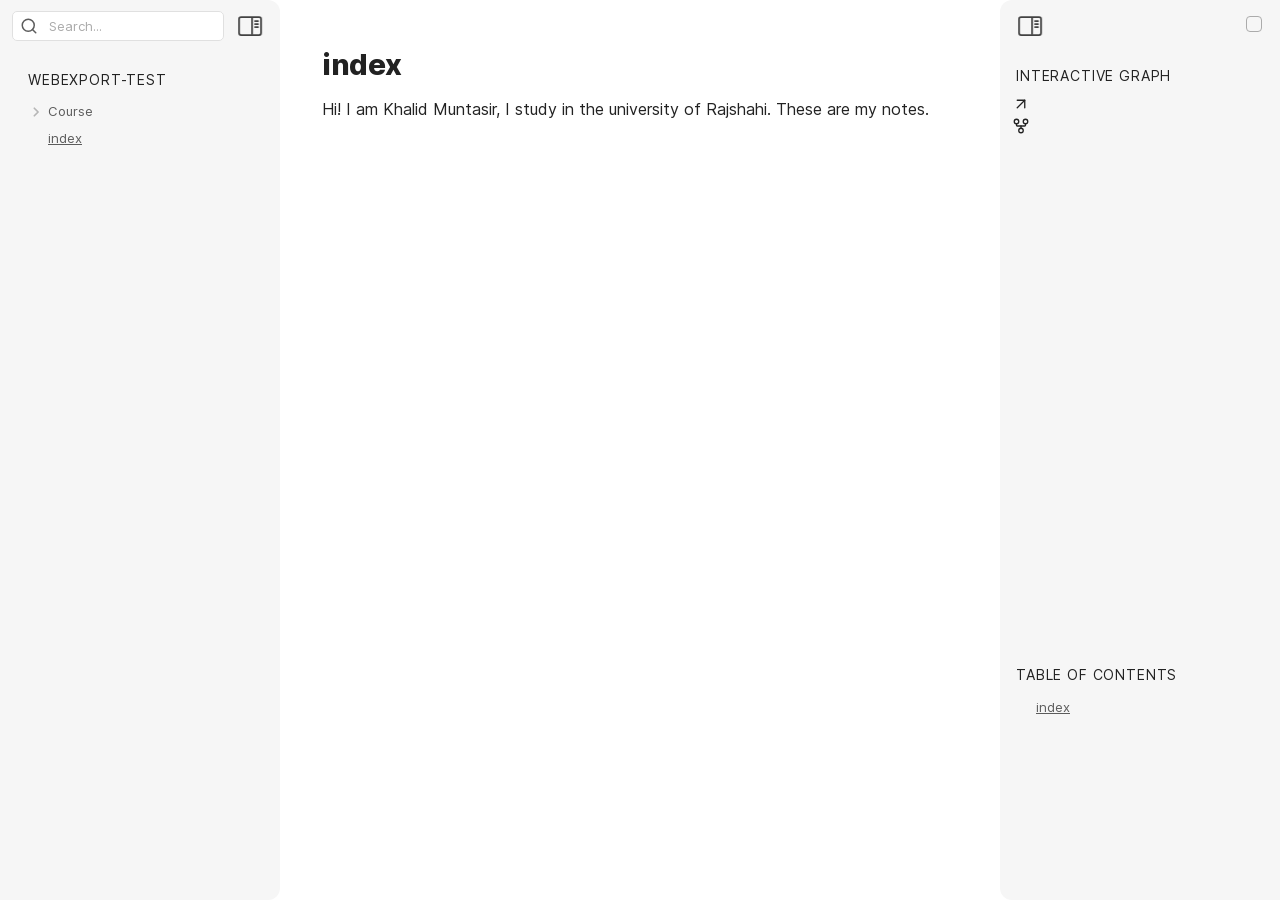
==== commit ee07465c: "readjusted" ====
--- a/index.html
+++ b/index.html
@@ -1,17 +1,17 @@
 <!DOCTYPE html> <html lang="en"><head>
-<title>Khalid's Khata</title>
+<title>index</title>
 <base href=".">
-<meta name="pathname" content="khalid's-khata.html">
-<meta name="description" content="webexport-test - Khalid's Khata">
-<meta property="og:title" content="Khalid's Khata">
-<meta property="og:description" content="webexport-test - Khalid's Khata">
+<meta name="pathname" content="index.html">
+<meta name="description" content="webexport-test - index">
+<meta property="og:title" content="index">
+<meta property="og:description" content="webexport-test - index">
 <meta property="og:type" content="website">
-<meta property="og:url" content="khalid's-khata.html">
+<meta property="og:url" content="index.html">
 <meta property="og:image" content="undefined">
-<meta property="og:site_name" content="webexport-test"><meta name="viewport" content="width=device-width, initial-scale=1.0, user-scalable=yes, minimum-scale=1.0, maximum-scale=5.0"><meta charset="UTF-8"><link rel="alternate" type="application/rss+xml" title="RSS Feed" href="site-lib/rss.xml"><script async="" id="webpage-script" src="site-lib/scripts/webpage.js" onload="this.onload=null;this.setAttribute(&quot;loaded&quot;, &quot;true&quot;)"></script><script async="" id="graph-wasm-script" src="site-lib/scripts/graph-wasm.js" onload="this.onload=null;this.setAttribute(&quot;loaded&quot;, &quot;true&quot;)"></script><script async="" id="graph-render-worker-script" src="site-lib/scripts/graph-render-worker.js" onload="this.onload=null;this.setAttribute(&quot;loaded&quot;, &quot;true&quot;)"></script><link rel="icon" href="site-lib/media/favicon.png"><link rel="stylesheet" href="site-lib/styles/obsidian.css"><link rel="stylesheet" href="site-lib/styles/theme.css"><link rel="preload" href="site-lib/styles/global-variable-styles.css" as="style" onload="this.onload=null;this.rel='stylesheet'"><noscript><link rel="stylesheet" href="site-lib/styles/global-variable-styles.css"></noscript><link rel="preload" href="site-lib/styles/main-styles.css" as="style" onload="this.onload=null;this.rel='stylesheet'"><noscript><link rel="stylesheet" href="site-lib/styles/main-styles.css"></noscript><style>body{--line-width:40em;--line-width-adaptive:40em;--file-line-width:40em;--sidebar-width:min(20em, 80vw);--collapse-arrow-size:11px;--tree-vertical-spacing:1.3em;--sidebar-margin:12px}:root{background-color:#202124}.sidebar{height:100%;font-size:14px;z-index:10;min-width:calc(var(--sidebar-width) + var(--divider-width-hover));max-width:calc(var(--sidebar-width) + var(--divider-width-hover));position:relative;overflow:hidden;overflow:clip;transition:min-width ease-in-out,max-width ease-in-out;transition-duration:.2s;contain:size}#left-sidebar{left:0}#right-sidebar{right:0}.sidebar.is-collapsed{min-width:0;max-width:0}.sidebar.floating{position:absolute}.sidebar .leaf-content{height:100%;min-width:calc(var(--sidebar-width) - var(--divider-width-hover));top:0;padding:var(--sidebar-margin);padding-top:4em;line-height:var(--line-height-tight);background-color:var(--background-secondary);transition:background-color,border-right,border-left,box-shadow;transition-duration:var(--color-fade-speed);transition-timing-function:ease-in-out;position:absolute;display:flex;flex-direction:column}.sidebar:not(.is-collapsed) .leaf-content{min-width:calc(max(100%,var(--sidebar-width)) - 3px);max-width:calc(max(100%,var(--sidebar-width)) - 3px)}#left-sidebar-content{left:0;border-top-right-radius:var(--radius-l);border-bottom-right-radius:var(--radius-l)}#right-sidebar-content{right:0;border-top-left-radius:var(--radius-l);border-bottom-left-radius:var(--radius-l)}.sidebar #left-sidebar-content,.sidebar #right-sidebar-content{contain:none!important;container-type:normal!important;animation:none!important}.sidebar:has(.leaf-content:empty):has(.topbar-content:empty){display:none}.sidebar-topbar{height:2em;width:var(--sidebar-width);top:var(--sidebar-margin);padding-inline:var(--sidebar-margin);z-index:1;position:fixed;display:flex;align-items:center;transition:width ease-in-out;transition-duration:inherit}.sidebar.is-collapsed .sidebar-topbar{width:calc(2.3em + var(--sidebar-margin) * 2)}.sidebar .sidebar-topbar.is-collapsed{width:0}#left-sidebar .sidebar-topbar{left:0;flex-direction:row}#right-sidebar .sidebar-topbar{right:0;flex-direction:row-reverse}#left-sidebar .topbar-content{margin-right:calc(2.3em + var(--sidebar-margin));flex-direction:row}#right-sidebar .topbar-content{margin-left:calc(2.3em + var(--sidebar-margin));flex-direction:row-reverse}.topbar-content{overflow:hidden visible;overflow:clip visible;width:100%;height:100%;display:flex;align-items:center;transition:inherit}.sidebar.is-collapsed .topbar-content{width:0;transition:inherit}.clickable-icon.sidebar-collapse-icon{background-color:transparent;color:var(--icon-color-focused);padding:2px!important;margin:0!important;height:100%!important;width:2.3em!important;margin-inline:0.14em!important;position:absolute}#left-sidebar .clickable-icon.sidebar-collapse-icon{transform:rotateY(180deg);right:var(--sidebar-margin)}#right-sidebar .clickable-icon.sidebar-collapse-icon{transform:rotateY(180deg);left:var(--sidebar-margin)}.clickable-icon.sidebar-collapse-icon svg.svg-icon{width:100%;height:100%}.feature-title{margin-left:4px;text-transform:uppercase;letter-spacing:.06em;margin-top:.75em;margin-bottom:.75em}.feature-header{display:flex;align-items:center;padding-top:0;font-size:1em;padding-left:0}body.floating-sidebars .sidebar{position:absolute}body{transition:background-color var(--color-fade-speed) ease-in-out}#layout{display:flex;flex-direction:row;height:100%;width:100%;align-items:stretch;justify-content:center}#center-content{flex-basis:100%;max-width:100%;width:100%;height:100%;display:flex;flex-direction:column;align-items:center;transition:opacity .2s ease-in-out;contain:inline-size}.hide{opacity:0!important;transition:opacity .2s ease-in-out;pointer-events:none}#center-content>.obsidian-document{padding-left:2em;padding-right:1em;margin-bottom:0;width:100%;width:-webkit-fill-available;width:-moz-available;width:fill-available;transition:background-color var(--color-fade-speed) ease-in-out;border-top-right-radius:var(--window-radius,var(--radius-m));border-top-left-radius:var(--window-radius,var(--radius-m));overflow-x:hidden!important;overflow-y:auto!important;display:flex!important;flex-direction:column!important;align-items:center!important;contain:inline-size}body #center-content>.obsidian-document>.markdown-preview-sizer{padding-bottom:80vh;width:100%;max-width:var(--line-width);flex-basis:var(--line-width);transition:background-color var(--color-fade-speed) ease-in-out;contain:inline-size}#center-content>.obsidian-document>div{width:100%!important;transition:background-color var(--color-fade-speed) ease-in-out;contain:inline-size}#center-content>.obsidian-document:not([data-type=markdown]).embed{display:flex;padding:1em;height:100%;width:100%;align-items:center;justify-content:center}#center-content>.obsidian-document:not([data-type=markdown]).embed>*{max-width:100%;max-height:100%;object-fit:contain}:not(h1,h2,h3,h4,h5,h6):has(> :is(.math:not(.math-inline),table)){overflow-x:auto!important}#center-content>.obsidian-document:not([data-type=markdown]){overflow-x:auto;contain:content;padding:0;margin:0;height:100%}.obsidian-document[data-type=attachment]{display:flex;flex-direction:column;align-items:center;justify-content:center;height:100%;width:100%}.obsidian-document[data-type=attachment]>*{outline:0;border:none;box-shadow:none}.obsidian-document[data-type=attachment] :is(img){max-width:90%;max-height:90%;object-fit:contain}.obsidian-document[data-type=attachment]>:is(audio){width:100%;max-width:min(90%,var(--line-width))}.obsidian-document[data-type=attachment]>:is(embed,iframe,video){width:100%;height:100%;max-width:100%;max-height:100%;object-fit:contain}.canvas-wrapper>:is(.header,.footer){z-index:100;position:absolute;display:flex;justify-content:center;flex-direction:column;width:100%;align-items:center}.scroll-highlight{position:absolute;width:100%;height:100%;pointer-events:none;z-index:1000;background-color:hsla(var(--color-accent-hsl),.25);opacity:0;padding:1em;inset:50%;translate:-50% -50%;border-radius:var(--radius-s)}</style><script defer="">async function loadIncludes(){let e=document.querySelectorAll("link[itemprop='include']");for(const t of e){let e=t.getAttribute("href");try{let o="";if(e.startsWith("https:")||e.startsWith("http:")||"file:"!=window.location.protocol){const l=await fetch(e);if(!l.ok){console.log("Could not include file: "+e),t?.remove();continue}o=await l.text()}else{const t=document.getElementById(btoa(encodeURI(e)));if(t){const e=JSON.parse(decodeURI(atob(t.getAttribute("value")??"")));o=e?.data??""}}let l=document.createRange().createContextualFragment(o),n=Array.from(l.children);for(let e of n)e?.classList?.add("hide"),e.style.transition="opacity 0.5s ease-in-out",setTimeout((()=>{e?.classList?.remove("hide")}),10);t.before(l),t.remove(),console.log("Included text: "+o),console.log("Included file: "+e)}catch(o){t?.remove(),console.log("Could not include file: "+e,o);continue}}}document.addEventListener("DOMContentLoaded",(()=>{loadIncludes()}));let isFileProtocol="file:"==location.protocol;function waitLoadScripts(e,t){let o=e.map((e=>document.getElementById(e+"-script")));!function e(l){let n=o[l],c=l+1;n?(n&&"true"!=n.getAttribute("loaded")||l<o.length&&e(c),l<o.length&&n.addEventListener("load",(()=>e(c)))):l<o.length?e(c):t()}(0)}</script></head><body class="publish css-settings-manager show-inline-title show-ribbon is-focused"><script defer="">let theme=localStorage.getItem("theme")||(window.matchMedia("(prefers-color-scheme: dark)").matches?"dark":"light");"dark"==theme?(document.body.classList.add("theme-dark"),document.body.classList.remove("theme-light")):(document.body.classList.add("theme-light"),document.body.classList.remove("theme-dark")),window.innerWidth<480?document.body.classList.add("is-phone"):window.innerWidth<768?document.body.classList.add("is-tablet"):window.innerWidth<1024?document.body.classList.add("is-small-screen"):document.body.classList.add("is-large-screen")</script><div class="parsed-feature-container" style="display: contents;"><link itemprop="include" href="site-lib/html/custom-head-content-content.html"></div><div id="layout"><div id="left-content" class="leaf" style="--sidebar-width: var(--sidebar-width-left);"><div id="left-sidebar" class="sidebar"><div class="sidebar-handle"></div><div class="sidebar-topbar"><div class="topbar-content"><div id="search-container"><div id="search-wrapper"><input enterkeyhint="search" type="search" spellcheck="false" placeholder="Search..."><div aria-label="Clear search" id="search-clear-button"></div></div></div></div><div class="clickable-icon sidebar-collapse-icon"><svg xmlns="http://www.w3.org/2000/svg" width="100%" height="100%" viewBox="0 0 24 24" fill="none" stroke="currentColor" stroke-width="3" stroke-linecap="round" stroke-linejoin="round" class="svg-icon"><path d="M21 3H3C1.89543 3 1 3.89543 1 5V19C1 20.1046 1.89543 21 3 21H21C22.1046 21 23 20.1046 23 19V5C23 3.89543 22.1046 3 21 3Z"></path><path d="M10 4V20"></path><path d="M4 7H7"></path><path d="M4 10H7"></path><path d="M4 13H7"></path></svg></div></div><div class="sidebar-content-wrapper"><div id="left-sidebar-content" class="leaf-content"><link itemprop="include" href="site-lib/html/file-tree-content.html"></div></div><script defer="">let ls = document.querySelector("#left-sidebar"); ls.classList.toggle("is-collapsed", window.innerWidth < 768); ls.style.setProperty("--sidebar-width", localStorage.getItem("sidebar-left-width"));</script></div></div><div id="center-content" class="leaf"><div class="obsidian-document markdown-preview-view markdown-rendered node-insert-event is-readable-line-width allow-fold-headings allow-fold-lists show-indentation-guide show-properties" data-type="markdown"><style id="MJX-CHTML-styles">mjx-c.mjx-c3E::before{padding:.54em .778em .04em 0;content:">"}mjx-c.mjx-c1D445.TEX-I::before{padding:.683em .759em .021em 0;content:"R"}mjx-c.mjx-c2208::before{padding:.54em .667em .04em 0;content:"∈"}mjx-c.mjx-c1D440.TEX-I::before{padding:.683em 1.051em 0 0;content:"M"}mjx-c.mjx-c2032::before{padding:.56em .275em 0 0;content:"′"}mjx-c.mjx-c53::before{padding:.705em .556em .022em 0;content:"S"}mjx-c.mjx-c67::before{padding:.453em .5em .206em 0;content:"g"}mjx-c.mjx-c2212::before{padding:.583em .778em .082em 0;content:"−"}mjx-c.mjx-c5B.TEX-S3::before{padding:1.45em .528em .949em 0;content:"["}mjx-c.mjx-c5D.TEX-S3::before{padding:1.45em .528em .949em 0;content:"]"}mjx-c.mjx-c5B.TEX-S2::before{padding:1.15em .472em .649em 0;content:"["}mjx-c.mjx-c5D.TEX-S2::before{padding:1.15em .472em .649em 0;content:"]"}mjx-c.mjx-c2061::before{padding:0;content:""}mjx-c.mjx-c78::before{padding:.431em .528em 0 0;content:"x"}mjx-msup{display:inline-block;text-align:left}mjx-c.mjx-c7C::before{padding:.75em .278em .249em 0;content:"|"}mjx-c.mjx-c1D70B.TEX-I::before{padding:.431em .57em .011em 0;content:"π"}mjx-mfrac{display:inline-block;text-align:left}mjx-frac{display:inline-block;vertical-align:.17em;padding:0 .22em}mjx-frac[type="d"]{vertical-align:.04em}mjx-frac[delims]{padding:0 .1em}mjx-frac[atop]{padding:0 .12em}mjx-frac[atop][delims]{padding:0}mjx-dtable{display:inline-table;width:100%}mjx-dtable>*{font-size:2000%}mjx-dbox{display:block;font-size:5%}mjx-num{display:block;text-align:center}mjx-den{display:block;text-align:center}mjx-mfrac[bevelled]>mjx-num{display:inline-block}mjx-mfrac[bevelled]>mjx-den{display:inline-block}mjx-den[align=right],mjx-num[align=right]{text-align:right}mjx-den[align=left],mjx-num[align=left]{text-align:left}mjx-nstrut{display:inline-block;height:.054em;width:0;vertical-align:-.054em}mjx-nstrut[type="d"]{height:.217em;vertical-align:-.217em}mjx-dstrut{display:inline-block;height:.505em;width:0}mjx-dstrut[type="d"]{height:.726em}mjx-line{display:block;box-sizing:border-box;min-height:1px;height:.06em;border-top:.06em solid;margin:.06em -.1em;overflow:hidden}mjx-line[type="d"]{margin:.18em -.1em}mjx-c.mjx-c2F::before{padding:.75em .5em .25em 0;content:"/"}mjx-c.mjx-c1D453.TEX-I::before{padding:.705em .55em .205em 0;content:"f"}mjx-c.mjx-c33::before{padding:.665em .5em .022em 0;content:"3"}mjx-c.mjx-c1D457.TEX-I::before{padding:.661em .412em .204em 0;content:"j"}mjx-c.mjx-c1D70E.TEX-I::before{padding:.431em .571em .011em 0;content:"σ"}mjx-c.mjx-c7D::before{padding:.75em .5em .25em 0;content:"}"}mjx-c.mjx-c3A3::before{padding:.683em .722em 0 0;content:"Σ"}mjx-c.mjx-c1D446.TEX-I::before{padding:.705em .645em .022em 0;content:"S"}mjx-c.mjx-c2217::before{padding:.465em .5em 0 0;content:"∗"}mjx-c.mjx-c1D456.TEX-I::before{padding:.661em .345em .011em 0;content:"i"}mjx-c.mjx-c1D459.TEX-I::before{padding:.694em .298em .011em 0;content:"l"}mjx-c.mjx-c65::before{padding:.448em .444em .011em 0;content:"e"}mjx-c.mjx-c69::before{padding:.669em .278em 0 0;content:"i"}mjx-c.mjx-c6E::before{padding:.442em .556em 0 0;content:"n"}mjx-c.mjx-c2216::before{padding:.75em .5em .25em 0;content:"∖"}mjx-c.mjx-c2C::before{padding:.121em .278em .194em 0;content:","}mjx-mspace{display:inline-block;text-align:left}mjx-c.mjx-c73::before{padding:.448em .394em .011em 0;content:"s"}mjx-c.mjx-c63::before{padding:.448em .444em .011em 0;content:"c"}mjx-c.mjx-c61::before{padding:.448em .5em .011em 0;content:"a"}mjx-c.mjx-c2229::before{padding:.598em .667em .022em 0;content:"∩"}mjx-c.mjx-c70::before{padding:.442em .556em .194em 0;content:"p"}mjx-c.mjx-c75::before{padding:.442em .556em .011em 0;content:"u"}mjx-c.mjx-c4D::before{padding:.683em .917em 0 0;content:"M"}mjx-c.mjx-c6D::before{padding:.442em .833em 0 0;content:"m"}mjx-c.mjx-c1D462.TEX-I::before{padding:.442em .572em .011em 0;content:"u"}mjx-c.mjx-c1D707.TEX-I::before{padding:.442em .603em .216em 0;content:"μ"}mjx-c.mjx-c1D454.TEX-I::before{padding:.442em .477em .205em 0;content:"g"}mjx-c.mjx-c1D45B.TEX-I::before{padding:.442em .6em .011em 0;content:"n"}mjx-c.mjx-c22EE::before{padding:1.3em .278em .03em 0;content:"⋮"}mjx-c.mjx-c74::before{padding:.615em .389em .01em 0;content:"t"}mjx-c.mjx-c76::before{padding:.431em .528em .011em 0;content:"v"}mjx-c.mjx-cA0::before{padding:0 .25em 0 0;content:" "}mjx-c.mjx-c5C::before{padding:.75em .5em .25em 0;content:"\\"}mjx-c.mjx-c64::before{padding:.694em .556em .011em 0;content:"d"}mjx-c.mjx-c6F::before{padding:.448em .5em .01em 0;content:"o"}mjx-mover{display:inline-block;text-align:left}mjx-mover:not([limits=false]){padding-top:.1em}mjx-mover:not([limits=false])>*{display:block;text-align:left}mjx-c.mjx-c2D9::before{padding:.669em .5em 0 0;content:"˙"}mjx-c.mjx-c1D45C.TEX-I::before{padding:.441em .485em .011em 0;content:"o"}mjx-c.mjx-c1D451.TEX-I::before{padding:.694em .52em .01em 0;content:"d"}mjx-c.mjx-c2026::before{padding:.12em 1.172em 0 0;content:"…"}mjx-stretchy-v.mjx-c28 mjx-beg mjx-c::before{content:"⎛";padding:1.154em .875em .655em 0}mjx-stretchy-v.mjx-c28 mjx-ext mjx-c::before{content:"⎜";width:.875em}mjx-stretchy-v.mjx-c28 mjx-end mjx-c::before{content:"⎝";padding:1.165em .875em .644em 0}mjx-stretchy-v.mjx-c28>mjx-end{margin-top:-1.809em}mjx-stretchy-v.mjx-c28>mjx-ext{border-top-width:1.779em;border-bottom-width:1.779em}mjx-stretchy-v.mjx-c29 mjx-beg mjx-c::before{content:"⎞";padding:1.154em .875em .655em 0}mjx-stretchy-v.mjx-c29 mjx-ext mjx-c::before{content:"⎟";width:.875em}mjx-stretchy-v.mjx-c29 mjx-end mjx-c::before{content:"⎠";padding:1.165em .875em .644em 0}mjx-stretchy-v.mjx-c29>mjx-end{margin-top:-1.809em}mjx-stretchy-v.mjx-c29>mjx-ext{border-top-width:1.779em;border-bottom-width:1.779em}mjx-c.mjx-c2E::before{padding:.12em .278em 0 0;content:"."}mjx-c.mjx-c32::before{padding:.666em .5em 0 0;content:"2"}mjx-c.mjx-c28.TEX-S3::before{padding:1.45em .736em .949em 0;content:"("}mjx-c.mjx-c29.TEX-S3::before{padding:1.45em .736em .949em 0;content:")"}mjx-msub{display:inline-block;text-align:left}mjx-c.mjx-c1D44F.TEX-I::before{padding:.694em .429em .011em 0;content:"b"}mjx-c.mjx-c7B::before{padding:.75em .5em .25em 0;content:"{"}mjx-c.mjx-c1D452.TEX-I::before{padding:.442em .466em .011em 0;content:"e"}mjx-c.mjx-c1D450.TEX-I::before{padding:.442em .433em .011em 0;content:"c"}mjx-mtext{display:inline-block;text-align:left}mjx-msqrt{display:inline-block;text-align:left}mjx-root{display:inline-block;white-space:nowrap}mjx-surd{display:inline-block;vertical-align:top}mjx-sqrt{display:inline-block;padding-top:.07em}mjx-sqrt>mjx-box{border-top:.07em solid}mjx-sqrt.mjx-tall>mjx-box{padding-left:.3em;margin-left:-.3em}mjx-c.mjx-c1D45E.TEX-I::before{padding:.442em .46em .194em 0;content:"q"}mjx-c.mjx-c221A.TEX-S1::before{padding:.85em 1.02em .35em 0;content:"√"}mjx-c.mjx-c31::before{padding:.666em .5em 0 0;content:"1"}mjx-c.mjx-c221A::before{padding:.8em .853em .2em 0;content:"√"}mjx-c.mjx-c1D460.TEX-I::before{padding:.442em .469em .01em 0;content:"s"}mjx-mrow{display:inline-block;text-align:left}mjx-mtable{display:inline-block;text-align:center;vertical-align:.25em;position:relative;box-sizing:border-box;border-spacing:0px;border-collapse:collapse}mjx-mstyle[size="s"] mjx-mtable{vertical-align:.354em}mjx-labels{position:absolute;left:0;top:0}mjx-table{display:inline-block;vertical-align:-.5ex;box-sizing:border-box}mjx-table>mjx-itable{vertical-align:middle;text-align:left;box-sizing:border-box}mjx-labels>mjx-itable{position:absolute;top:0}mjx-mtable[justify=left]{text-align:left}mjx-mtable[justify=right]{text-align:right}mjx-mtable[justify=left][side=left]{padding-right:0!important}mjx-mtable[justify=left][side=right]{padding-left:0!important}mjx-mtable[justify=right][side=left]{padding-right:0!important}mjx-mtable[justify=right][side=right]{padding-left:0!important}mjx-mtable[align]{vertical-align:baseline}mjx-mtable[align=top]>mjx-table{vertical-align:top}mjx-mtable[align=bottom]>mjx-table{vertical-align:bottom}mjx-mtable[side=right] mjx-labels{min-width:100%}mjx-mtr{display:table-row;text-align:left}mjx-mtr[rowalign=top]>mjx-mtd{vertical-align:top}mjx-mtr[rowalign=center]>mjx-mtd{vertical-align:middle}mjx-mtr[rowalign=bottom]>mjx-mtd{vertical-align:bottom}mjx-mtr[rowalign=baseline]>mjx-mtd{vertical-align:baseline}mjx-mtr[rowalign=axis]>mjx-mtd{vertical-align:.25em}mjx-mtd{display:table-cell;text-align:center;padding:.215em .4em}mjx-mtd:first-child{padding-left:0}mjx-mtd:last-child{padding-right:0}mjx-mtable>*>mjx-itable>:first-child>mjx-mtd{padding-top:0}mjx-mtable>*>mjx-itable>:last-child>mjx-mtd{padding-bottom:0}mjx-tstrut{display:inline-block;height:1em;vertical-align:-.25em}mjx-labels[align=left]>mjx-mtr>mjx-mtd{text-align:left}mjx-labels[align=right]>mjx-mtr>mjx-mtd{text-align:right}mjx-mtd[extra]{padding:0}mjx-mtd[rowalign=top]{vertical-align:top}mjx-mtd[rowalign=center]{vertical-align:middle}mjx-mtd[rowalign=bottom]{vertical-align:bottom}mjx-mtd[rowalign=baseline]{vertical-align:baseline}mjx-mtd[rowalign=axis]{vertical-align:.25em}mjx-texatom{display:inline-block;text-align:left}mjx-mn{display:inline-block;text-align:left}mjx-c.mjx-c28::before{padding:.75em .389em .25em 0;content:"("}mjx-c.mjx-c24::before{padding:.75em .5em .056em 0;content:"$"}mjx-c.mjx-c30::before{padding:.666em .5em .022em 0;content:"0"}mjx-c.mjx-c29::before{padding:.75em .389em .25em 0;content:")"}mjx-c.mjx-c1D465.TEX-I::before{padding:.442em .572em .011em 0;content:"x"}mjx-c.mjx-c1D45F.TEX-I::before{padding:.442em .451em .011em 0;content:"r"}mjx-c.mjx-c5B::before{padding:.75em .278em .25em 0;content:"["}mjx-c.mjx-c5D::before{padding:.75em .278em .25em 0;content:"]"}mjx-c.mjx-c1D44E.TEX-I::before{padding:.441em .529em .01em 0;content:"a"}mjx-c.mjx-c1D45D.TEX-I::before{padding:.442em .503em .194em 0;content:"p"}mjx-c.mjx-c1D461.TEX-I::before{padding:.626em .361em .011em 0;content:"t"}mjx-c.mjx-c1D463.TEX-I::before{padding:.443em .485em .011em 0;content:"v"}mjx-c.mjx-c1D45A.TEX-I::before{padding:.442em .878em .011em 0;content:"m"}mjx-mo{display:inline-block;text-align:left}mjx-stretchy-h{display:inline-table;width:100%}mjx-stretchy-h>*{display:table-cell;width:0}mjx-stretchy-h>*>mjx-c{display:inline-block;transform:scaleX(1)}mjx-stretchy-h>*>mjx-c::before{display:inline-block;width:initial}mjx-stretchy-h>mjx-ext{overflow:clip visible;width:100%}mjx-stretchy-h>mjx-ext>mjx-c::before{transform:scaleX(500)}mjx-stretchy-h>mjx-ext>mjx-c{width:0}mjx-stretchy-h>mjx-beg>mjx-c{margin-right:-.1em}mjx-stretchy-h>mjx-end>mjx-c{margin-left:-.1em}mjx-stretchy-v{display:inline-block}mjx-stretchy-v>*{display:block}mjx-stretchy-v>mjx-beg{height:0}mjx-stretchy-v>mjx-end>mjx-c{display:block}mjx-stretchy-v>*>mjx-c{transform:scaleY(1);transform-origin:left center;overflow:hidden}mjx-stretchy-v>mjx-ext{display:block;height:100%;box-sizing:border-box;border:0 solid transparent;overflow:visible clip}mjx-stretchy-v>mjx-ext>mjx-c::before{width:initial;box-sizing:border-box}mjx-stretchy-v>mjx-ext>mjx-c{transform:scaleY(500) translateY(.075em);overflow:visible}mjx-mark{display:inline-block;height:0}mjx-c.mjx-c3D::before{padding:.583em .778em .082em 0;content:"="}mjx-container[jax=CHTML]{line-height:0}mjx-container [space="1"]{margin-left:.111em}mjx-container [space="2"]{margin-left:.167em}mjx-container [space="3"]{margin-left:.222em}mjx-container [space="4"]{margin-left:.278em}mjx-container [space="5"]{margin-left:.333em}mjx-container [rspace="1"]{margin-right:.111em}mjx-container [rspace="2"]{margin-right:.167em}mjx-container [rspace="3"]{margin-right:.222em}mjx-container [rspace="4"]{margin-right:.278em}mjx-container [rspace="5"]{margin-right:.333em}mjx-container [size="s"]{font-size:70.7%}mjx-container [size=ss]{font-size:50%}mjx-container [size=Tn]{font-size:60%}mjx-container [size=sm]{font-size:85%}mjx-container [size=lg]{font-size:120%}mjx-container [size=Lg]{font-size:144%}mjx-container [size=LG]{font-size:173%}mjx-container [size=hg]{font-size:207%}mjx-container [size=HG]{font-size:249%}mjx-container [width=full]{width:100%}mjx-box{display:inline-block}mjx-block{display:block}mjx-itable{display:inline-table}mjx-row{display:table-row}mjx-row>*{display:table-cell}mjx-mtext{display:inline-block}mjx-mstyle{display:inline-block}mjx-merror{display:inline-block;color:red;background-color:#ff0}mjx-mphantom{visibility:hidden}mjx-assistive-mml{top:0;left:0;clip:rect(1px,1px,1px,1px);user-select:none;position:absolute!important;padding:1px 0 0!important;border:0!important;display:block!important;width:auto!important;overflow:hidden!important}mjx-assistive-mml[display=block]{width:100%!important}mjx-math{display:inline-block;text-align:left;line-height:0;text-indent:0;font-style:normal;font-weight:400;font-size:100%;font-size-adjust:none;letter-spacing:normal;border-collapse:collapse;overflow-wrap:normal;word-spacing:normal;white-space:nowrap;direction:ltr;padding:1px 0}mjx-container[jax=CHTML][display=true]{display:block;text-align:center;margin:1em 0}mjx-container[jax=CHTML][display=true][width=full]{display:flex}mjx-container[jax=CHTML][display=true] mjx-math{padding:0}mjx-container[jax=CHTML][justify=left]{text-align:left}mjx-container[jax=CHTML][justify=right]{text-align:right}mjx-mi{display:inline-block;text-align:left}mjx-c{display:inline-block}mjx-utext{display:inline-block;padding:.75em 0 .2em}mjx-c::before{display:block;width:0}.MJX-TEX{font-family:MJXZERO,MJXTEX}.TEX-B{font-family:MJXZERO,MJXTEX-B}.TEX-I{font-family:MJXZERO,MJXTEX-I}.TEX-MI{font-family:MJXZERO,MJXTEX-MI}.TEX-BI{font-family:MJXZERO,MJXTEX-BI}.TEX-S1{font-family:MJXZERO,MJXTEX-S1}.TEX-S2{font-family:MJXZERO,MJXTEX-S2}.TEX-S3{font-family:MJXZERO,MJXTEX-S3}.TEX-S4{font-family:MJXZERO,MJXTEX-S4}.TEX-A{font-family:MJXZERO,MJXTEX-A}.TEX-C{font-family:MJXZERO,MJXTEX-C}.TEX-CB{font-family:MJXZERO,MJXTEX-CB}.TEX-FR{font-family:MJXZERO,MJXTEX-FR}.TEX-FRB{font-family:MJXZERO,MJXTEX-FRB}.TEX-SS{font-family:MJXZERO,MJXTEX-SS}.TEX-SSB{font-family:MJXZERO,MJXTEX-SSB}.TEX-SSI{font-family:MJXZERO,MJXTEX-SSI}.TEX-SC{font-family:MJXZERO,MJXTEX-SC}.TEX-T{font-family:MJXZERO,MJXTEX-T}.TEX-V{font-family:MJXZERO,MJXTEX-V}.TEX-VB{font-family:MJXZERO,MJXTEX-VB}mjx-stretchy-h mjx-c,mjx-stretchy-v mjx-c{font-family:MJXZERO,MJXTEX-S1,MJXTEX-S4,MJXTEX,MJXTEX-A!important}@font-face{font-family:MJXZERO;src:url("site-lib/fonts/mathjax_zero.woff") format("woff")}@font-face{font-family:MJXTEX;src:url("site-lib/fonts/mathjax_main-regular.woff") format("woff")}@font-face{font-family:MJXTEX-B;src:url("site-lib/fonts/mathjax_main-bold.woff") format("woff")}@font-face{font-family:MJXTEX-I;src:url("site-lib/fonts/mathjax_math-italic.woff") format("woff")}@font-face{font-family:MJXTEX-MI;src:url("site-lib/fonts/mathjax_main-italic.woff") format("woff")}@font-face{font-family:MJXTEX-BI;src:url("site-lib/fonts/mathjax_math-bolditalic.woff") format("woff")}@font-face{font-family:MJXTEX-S1;src:url("site-lib/fonts/mathjax_size1-regular.woff") format("woff")}@font-face{font-family:MJXTEX-S2;src:url("site-lib/fonts/mathjax_size2-regular.woff") format("woff")}@font-face{font-family:MJXTEX-S3;src:url("site-lib/fonts/mathjax_size3-regular.woff") format("woff")}@font-face{font-family:MJXTEX-S4;src:url("site-lib/fonts/mathjax_size4-regular.woff") format("woff")}@font-face{font-family:MJXTEX-A;src:url("site-lib/fonts/mathjax_ams-regular.woff") format("woff")}@font-face{font-family:MJXTEX-C;src:url("site-lib/fonts/mathjax_calligraphic-regular.woff") format("woff")}@font-face{font-family:MJXTEX-CB;src:url("site-lib/fonts/mathjax_calligraphic-bold.woff") format("woff")}@font-face{font-family:MJXTEX-FR;src:url("site-lib/fonts/mathjax_fraktur-regular.woff") format("woff")}@font-face{font-family:MJXTEX-FRB;src:url("site-lib/fonts/mathjax_fraktur-bold.woff") format("woff")}@font-face{font-family:MJXTEX-SS;src:url("site-lib/fonts/mathjax_sansserif-regular.woff") format("woff")}@font-face{font-family:MJXTEX-SSB;src:url("site-lib/fonts/mathjax_sansserif-bold.woff") format("woff")}@font-face{font-family:MJXTEX-SSI;src:url("site-lib/fonts/mathjax_sansserif-italic.woff") format("woff")}@font-face{font-family:MJXTEX-SC;src:url("site-lib/fonts/mathjax_script-regular.woff") format("woff")}@font-face{font-family:MJXTEX-T;src:url("site-lib/fonts/mathjax_typewriter-regular.woff") format("woff")}@font-face{font-family:MJXTEX-V;src:url("site-lib/fonts/mathjax_vector-regular.woff") format("woff")}@font-face{font-family:MJXTEX-VB;src:url("site-lib/fonts/mathjax_vector-bold.woff") format("woff")}mjx-c.mjx-c1D44B.TEX-I::before{padding:.683em .852em 0 0;content:"X"}</style><div class="markdown-preview-sizer markdown-preview-section"><div class="header"><h1 class="page-title heading inline-title" id="Khalid's_Khata_0">Khalid's Khata</h1><div class="data-bar"></div></div><div class="markdown-preview-pusher" style="width: 1px; height: 0.1px; margin-bottom: 0px;"></div><div class="el-p"><p dir="auto">Hi! I am Khalid Muntasir, I study in the university of Rajshahi. These are my notes.</p></div><div class="footer"><div class="data-bar"></div></div></div></div></div><div id="right-content" class="leaf" style="--sidebar-width: var(--sidebar-width-right);"><div id="right-sidebar" class="sidebar"><div class="sidebar-handle"></div><div class="sidebar-topbar"><div class="topbar-content"><label class="theme-toggle-container" for="theme-toggle-input" id=""><input class="theme-toggle-input" type="checkbox" id="theme-toggle-input"><div class="toggle-background"></div></label></div><div class="clickable-icon sidebar-collapse-icon"><svg xmlns="http://www.w3.org/2000/svg" width="100%" height="100%" viewBox="0 0 24 24" fill="none" stroke="currentColor" stroke-width="3" stroke-linecap="round" stroke-linejoin="round" class="svg-icon"><path d="M21 3H3C1.89543 3 1 3.89543 1 5V19C1 20.1046 1.89543 21 3 21H21C22.1046 21 23 20.1046 23 19V5C23 3.89543 22.1046 3 21 3Z"></path><path d="M10 4V20"></path><path d="M4 7H7"></path><path d="M4 10H7"></path><path d="M4 13H7"></path></svg></div></div><div class="sidebar-content-wrapper"><div id="right-sidebar-content" class="leaf-content"><div class="graph-view-wrapper"><div class="feature-header"><div class="feature-title">Interactive Graph</div></div><div class="graph-view-placeholder">
+<meta property="og:site_name" content="webexport-test"><meta name="viewport" content="width=device-width, initial-scale=1.0, user-scalable=yes, minimum-scale=1.0, maximum-scale=5.0"><meta charset="UTF-8"><link rel="alternate" type="application/rss+xml" title="RSS Feed" href="site-lib/rss.xml"><script async="" id="webpage-script" src="site-lib/scripts/webpage.js" onload="this.onload=null;this.setAttribute(&quot;loaded&quot;, &quot;true&quot;)"></script><script async="" id="graph-wasm-script" src="site-lib/scripts/graph-wasm.js" onload="this.onload=null;this.setAttribute(&quot;loaded&quot;, &quot;true&quot;)"></script><script async="" id="graph-render-worker-script" src="site-lib/scripts/graph-render-worker.js" onload="this.onload=null;this.setAttribute(&quot;loaded&quot;, &quot;true&quot;)"></script><link rel="icon" href="site-lib/media/favicon.png"><link rel="stylesheet" href="site-lib/styles/obsidian.css"><link rel="stylesheet" href="site-lib/styles/theme.css"><link rel="preload" href="site-lib/styles/global-variable-styles.css" as="style" onload="this.onload=null;this.rel='stylesheet'"><noscript><link rel="stylesheet" href="site-lib/styles/global-variable-styles.css"></noscript><link rel="preload" href="site-lib/styles/main-styles.css" as="style" onload="this.onload=null;this.rel='stylesheet'"><noscript><link rel="stylesheet" href="site-lib/styles/main-styles.css"></noscript><style>body{--line-width:40em;--line-width-adaptive:40em;--file-line-width:40em;--sidebar-width:min(20em, 80vw);--collapse-arrow-size:11px;--tree-vertical-spacing:1.3em;--sidebar-margin:12px}:root{background-color:#202124}.sidebar{height:100%;font-size:14px;z-index:10;min-width:calc(var(--sidebar-width) + var(--divider-width-hover));max-width:calc(var(--sidebar-width) + var(--divider-width-hover));position:relative;overflow:hidden;overflow:clip;transition:min-width ease-in-out,max-width ease-in-out;transition-duration:.2s;contain:size}#left-sidebar{left:0}#right-sidebar{right:0}.sidebar.is-collapsed{min-width:0;max-width:0}.sidebar.floating{position:absolute}.sidebar .leaf-content{height:100%;min-width:calc(var(--sidebar-width) - var(--divider-width-hover));top:0;padding:var(--sidebar-margin);padding-top:4em;line-height:var(--line-height-tight);background-color:var(--background-secondary);transition:background-color,border-right,border-left,box-shadow;transition-duration:var(--color-fade-speed);transition-timing-function:ease-in-out;position:absolute;display:flex;flex-direction:column}.sidebar:not(.is-collapsed) .leaf-content{min-width:calc(max(100%,var(--sidebar-width)) - 3px);max-width:calc(max(100%,var(--sidebar-width)) - 3px)}#left-sidebar-content{left:0;border-top-right-radius:var(--radius-l);border-bottom-right-radius:var(--radius-l)}#right-sidebar-content{right:0;border-top-left-radius:var(--radius-l);border-bottom-left-radius:var(--radius-l)}.sidebar #left-sidebar-content,.sidebar #right-sidebar-content{contain:none!important;container-type:normal!important;animation:none!important}.sidebar:has(.leaf-content:empty):has(.topbar-content:empty){display:none}.sidebar-topbar{height:2em;width:var(--sidebar-width);top:var(--sidebar-margin);padding-inline:var(--sidebar-margin);z-index:1;position:fixed;display:flex;align-items:center;transition:width ease-in-out;transition-duration:inherit}.sidebar.is-collapsed .sidebar-topbar{width:calc(2.3em + var(--sidebar-margin) * 2)}.sidebar .sidebar-topbar.is-collapsed{width:0}#left-sidebar .sidebar-topbar{left:0;flex-direction:row}#right-sidebar .sidebar-topbar{right:0;flex-direction:row-reverse}#left-sidebar .topbar-content{margin-right:calc(2.3em + var(--sidebar-margin));flex-direction:row}#right-sidebar .topbar-content{margin-left:calc(2.3em + var(--sidebar-margin));flex-direction:row-reverse}.topbar-content{overflow:hidden visible;overflow:clip visible;width:100%;height:100%;display:flex;align-items:center;transition:inherit}.sidebar.is-collapsed .topbar-content{width:0;transition:inherit}.clickable-icon.sidebar-collapse-icon{background-color:transparent;color:var(--icon-color-focused);padding:2px!important;margin:0!important;height:100%!important;width:2.3em!important;margin-inline:0.14em!important;position:absolute}#left-sidebar .clickable-icon.sidebar-collapse-icon{transform:rotateY(180deg);right:var(--sidebar-margin)}#right-sidebar .clickable-icon.sidebar-collapse-icon{transform:rotateY(180deg);left:var(--sidebar-margin)}.clickable-icon.sidebar-collapse-icon svg.svg-icon{width:100%;height:100%}.feature-title{margin-left:4px;text-transform:uppercase;letter-spacing:.06em;margin-top:.75em;margin-bottom:.75em}.feature-header{display:flex;align-items:center;padding-top:0;font-size:1em;padding-left:0}body.floating-sidebars .sidebar{position:absolute}body{transition:background-color var(--color-fade-speed) ease-in-out}#layout{display:flex;flex-direction:row;height:100%;width:100%;align-items:stretch;justify-content:center}#center-content{flex-basis:100%;max-width:100%;width:100%;height:100%;display:flex;flex-direction:column;align-items:center;transition:opacity .2s ease-in-out;contain:inline-size}.hide{opacity:0!important;transition:opacity .2s ease-in-out;pointer-events:none}#center-content>.obsidian-document{padding-left:2em;padding-right:1em;margin-bottom:0;width:100%;width:-webkit-fill-available;width:-moz-available;width:fill-available;transition:background-color var(--color-fade-speed) ease-in-out;border-top-right-radius:var(--window-radius,var(--radius-m));border-top-left-radius:var(--window-radius,var(--radius-m));overflow-x:hidden!important;overflow-y:auto!important;display:flex!important;flex-direction:column!important;align-items:center!important;contain:inline-size}body #center-content>.obsidian-document>.markdown-preview-sizer{padding-bottom:80vh;width:100%;max-width:var(--line-width);flex-basis:var(--line-width);transition:background-color var(--color-fade-speed) ease-in-out;contain:inline-size}#center-content>.obsidian-document>div{width:100%!important;transition:background-color var(--color-fade-speed) ease-in-out;contain:inline-size}#center-content>.obsidian-document:not([data-type=markdown]).embed{display:flex;padding:1em;height:100%;width:100%;align-items:center;justify-content:center}#center-content>.obsidian-document:not([data-type=markdown]).embed>*{max-width:100%;max-height:100%;object-fit:contain}:not(h1,h2,h3,h4,h5,h6):has(> :is(.math:not(.math-inline),table)){overflow-x:auto!important}#center-content>.obsidian-document:not([data-type=markdown]){overflow-x:auto;contain:content;padding:0;margin:0;height:100%}.obsidian-document[data-type=attachment]{display:flex;flex-direction:column;align-items:center;justify-content:center;height:100%;width:100%}.obsidian-document[data-type=attachment]>*{outline:0;border:none;box-shadow:none}.obsidian-document[data-type=attachment] :is(img){max-width:90%;max-height:90%;object-fit:contain}.obsidian-document[data-type=attachment]>:is(audio){width:100%;max-width:min(90%,var(--line-width))}.obsidian-document[data-type=attachment]>:is(embed,iframe,video){width:100%;height:100%;max-width:100%;max-height:100%;object-fit:contain}.canvas-wrapper>:is(.header,.footer){z-index:100;position:absolute;display:flex;justify-content:center;flex-direction:column;width:100%;align-items:center}.scroll-highlight{position:absolute;width:100%;height:100%;pointer-events:none;z-index:1000;background-color:hsla(var(--color-accent-hsl),.25);opacity:0;padding:1em;inset:50%;translate:-50% -50%;border-radius:var(--radius-s)}</style><script defer="">async function loadIncludes(){let e=document.querySelectorAll("link[itemprop='include']");for(const t of e){let e=t.getAttribute("href");try{let o="";if(e.startsWith("https:")||e.startsWith("http:")||"file:"!=window.location.protocol){const l=await fetch(e);if(!l.ok){console.log("Could not include file: "+e),t?.remove();continue}o=await l.text()}else{const t=document.getElementById(btoa(encodeURI(e)));if(t){const e=JSON.parse(decodeURI(atob(t.getAttribute("value")??"")));o=e?.data??""}}let l=document.createRange().createContextualFragment(o),n=Array.from(l.children);for(let e of n)e?.classList?.add("hide"),e.style.transition="opacity 0.5s ease-in-out",setTimeout((()=>{e?.classList?.remove("hide")}),10);t.before(l),t.remove(),console.log("Included text: "+o),console.log("Included file: "+e)}catch(o){t?.remove(),console.log("Could not include file: "+e,o);continue}}}document.addEventListener("DOMContentLoaded",(()=>{loadIncludes()}));let isFileProtocol="file:"==location.protocol;function waitLoadScripts(e,t){let o=e.map((e=>document.getElementById(e+"-script")));!function e(l){let n=o[l],c=l+1;n?(n&&"true"!=n.getAttribute("loaded")||l<o.length&&e(c),l<o.length&&n.addEventListener("load",(()=>e(c)))):l<o.length?e(c):t()}(0)}</script></head><body class="publish css-settings-manager show-inline-title show-ribbon is-focused"><script defer="">let theme=localStorage.getItem("theme")||(window.matchMedia("(prefers-color-scheme: dark)").matches?"dark":"light");"dark"==theme?(document.body.classList.add("theme-dark"),document.body.classList.remove("theme-light")):(document.body.classList.add("theme-light"),document.body.classList.remove("theme-dark")),window.innerWidth<480?document.body.classList.add("is-phone"):window.innerWidth<768?document.body.classList.add("is-tablet"):window.innerWidth<1024?document.body.classList.add("is-small-screen"):document.body.classList.add("is-large-screen")</script><div class="parsed-feature-container" style="display: contents;"><link itemprop="include" href="site-lib/html/custom-head-content-content.html"></div><div id="layout"><div id="left-content" class="leaf" style="--sidebar-width: var(--sidebar-width-left);"><div id="left-sidebar" class="sidebar"><div class="sidebar-handle"></div><div class="sidebar-topbar"><div class="topbar-content"><div id="search-container"><div id="search-wrapper"><input enterkeyhint="search" type="search" spellcheck="false" placeholder="Search..."><div aria-label="Clear search" id="search-clear-button"></div></div></div></div><div class="clickable-icon sidebar-collapse-icon"><svg xmlns="http://www.w3.org/2000/svg" width="100%" height="100%" viewBox="0 0 24 24" fill="none" stroke="currentColor" stroke-width="3" stroke-linecap="round" stroke-linejoin="round" class="svg-icon"><path d="M21 3H3C1.89543 3 1 3.89543 1 5V19C1 20.1046 1.89543 21 3 21H21C22.1046 21 23 20.1046 23 19V5C23 3.89543 22.1046 3 21 3Z"></path><path d="M10 4V20"></path><path d="M4 7H7"></path><path d="M4 10H7"></path><path d="M4 13H7"></path></svg></div></div><div class="sidebar-content-wrapper"><div id="left-sidebar-content" class="leaf-content"><link itemprop="include" href="site-lib/html/file-tree-content.html"></div></div><script defer="">let ls = document.querySelector("#left-sidebar"); ls.classList.toggle("is-collapsed", window.innerWidth < 768); ls.style.setProperty("--sidebar-width", localStorage.getItem("sidebar-left-width"));</script></div></div><div id="center-content" class="leaf"><div class="obsidian-document markdown-preview-view markdown-rendered node-insert-event is-readable-line-width allow-fold-headings allow-fold-lists show-indentation-guide show-properties" data-type="markdown"><style id="MJX-CHTML-styles">mjx-c.mjx-c3E::before{padding:.54em .778em .04em 0;content:">"}mjx-c.mjx-c1D445.TEX-I::before{padding:.683em .759em .021em 0;content:"R"}mjx-c.mjx-c2208::before{padding:.54em .667em .04em 0;content:"∈"}mjx-c.mjx-c1D440.TEX-I::before{padding:.683em 1.051em 0 0;content:"M"}mjx-c.mjx-c2032::before{padding:.56em .275em 0 0;content:"′"}mjx-c.mjx-c53::before{padding:.705em .556em .022em 0;content:"S"}mjx-c.mjx-c67::before{padding:.453em .5em .206em 0;content:"g"}mjx-c.mjx-c2212::before{padding:.583em .778em .082em 0;content:"−"}mjx-c.mjx-c5B.TEX-S3::before{padding:1.45em .528em .949em 0;content:"["}mjx-c.mjx-c5D.TEX-S3::before{padding:1.45em .528em .949em 0;content:"]"}mjx-c.mjx-c5B.TEX-S2::before{padding:1.15em .472em .649em 0;content:"["}mjx-c.mjx-c5D.TEX-S2::before{padding:1.15em .472em .649em 0;content:"]"}mjx-c.mjx-c2061::before{padding:0;content:""}mjx-c.mjx-c78::before{padding:.431em .528em 0 0;content:"x"}mjx-msup{display:inline-block;text-align:left}mjx-c.mjx-c7C::before{padding:.75em .278em .249em 0;content:"|"}mjx-c.mjx-c1D70B.TEX-I::before{padding:.431em .57em .011em 0;content:"π"}mjx-mfrac{display:inline-block;text-align:left}mjx-frac{display:inline-block;vertical-align:.17em;padding:0 .22em}mjx-frac[type="d"]{vertical-align:.04em}mjx-frac[delims]{padding:0 .1em}mjx-frac[atop]{padding:0 .12em}mjx-frac[atop][delims]{padding:0}mjx-dtable{display:inline-table;width:100%}mjx-dtable>*{font-size:2000%}mjx-dbox{display:block;font-size:5%}mjx-num{display:block;text-align:center}mjx-den{display:block;text-align:center}mjx-mfrac[bevelled]>mjx-num{display:inline-block}mjx-mfrac[bevelled]>mjx-den{display:inline-block}mjx-den[align=right],mjx-num[align=right]{text-align:right}mjx-den[align=left],mjx-num[align=left]{text-align:left}mjx-nstrut{display:inline-block;height:.054em;width:0;vertical-align:-.054em}mjx-nstrut[type="d"]{height:.217em;vertical-align:-.217em}mjx-dstrut{display:inline-block;height:.505em;width:0}mjx-dstrut[type="d"]{height:.726em}mjx-line{display:block;box-sizing:border-box;min-height:1px;height:.06em;border-top:.06em solid;margin:.06em -.1em;overflow:hidden}mjx-line[type="d"]{margin:.18em -.1em}mjx-c.mjx-c2F::before{padding:.75em .5em .25em 0;content:"/"}mjx-c.mjx-c1D453.TEX-I::before{padding:.705em .55em .205em 0;content:"f"}mjx-c.mjx-c33::before{padding:.665em .5em .022em 0;content:"3"}mjx-c.mjx-c1D457.TEX-I::before{padding:.661em .412em .204em 0;content:"j"}mjx-c.mjx-c1D70E.TEX-I::before{padding:.431em .571em .011em 0;content:"σ"}mjx-c.mjx-c7D::before{padding:.75em .5em .25em 0;content:"}"}mjx-c.mjx-c3A3::before{padding:.683em .722em 0 0;content:"Σ"}mjx-c.mjx-c1D446.TEX-I::before{padding:.705em .645em .022em 0;content:"S"}mjx-c.mjx-c2217::before{padding:.465em .5em 0 0;content:"∗"}mjx-c.mjx-c1D456.TEX-I::before{padding:.661em .345em .011em 0;content:"i"}mjx-c.mjx-c1D459.TEX-I::before{padding:.694em .298em .011em 0;content:"l"}mjx-c.mjx-c65::before{padding:.448em .444em .011em 0;content:"e"}mjx-c.mjx-c69::before{padding:.669em .278em 0 0;content:"i"}mjx-c.mjx-c6E::before{padding:.442em .556em 0 0;content:"n"}mjx-c.mjx-c2216::before{padding:.75em .5em .25em 0;content:"∖"}mjx-c.mjx-c2C::before{padding:.121em .278em .194em 0;content:","}mjx-mspace{display:inline-block;text-align:left}mjx-c.mjx-c73::before{padding:.448em .394em .011em 0;content:"s"}mjx-c.mjx-c63::before{padding:.448em .444em .011em 0;content:"c"}mjx-c.mjx-c61::before{padding:.448em .5em .011em 0;content:"a"}mjx-c.mjx-c2229::before{padding:.598em .667em .022em 0;content:"∩"}mjx-c.mjx-c70::before{padding:.442em .556em .194em 0;content:"p"}mjx-c.mjx-c75::before{padding:.442em .556em .011em 0;content:"u"}mjx-c.mjx-c4D::before{padding:.683em .917em 0 0;content:"M"}mjx-c.mjx-c6D::before{padding:.442em .833em 0 0;content:"m"}mjx-c.mjx-c1D462.TEX-I::before{padding:.442em .572em .011em 0;content:"u"}mjx-c.mjx-c1D707.TEX-I::before{padding:.442em .603em .216em 0;content:"μ"}mjx-c.mjx-c1D454.TEX-I::before{padding:.442em .477em .205em 0;content:"g"}mjx-c.mjx-c1D45B.TEX-I::before{padding:.442em .6em .011em 0;content:"n"}mjx-c.mjx-c22EE::before{padding:1.3em .278em .03em 0;content:"⋮"}mjx-c.mjx-c74::before{padding:.615em .389em .01em 0;content:"t"}mjx-c.mjx-c76::before{padding:.431em .528em .011em 0;content:"v"}mjx-c.mjx-cA0::before{padding:0 .25em 0 0;content:" "}mjx-c.mjx-c5C::before{padding:.75em .5em .25em 0;content:"\\"}mjx-c.mjx-c64::before{padding:.694em .556em .011em 0;content:"d"}mjx-c.mjx-c6F::before{padding:.448em .5em .01em 0;content:"o"}mjx-mover{display:inline-block;text-align:left}mjx-mover:not([limits=false]){padding-top:.1em}mjx-mover:not([limits=false])>*{display:block;text-align:left}mjx-c.mjx-c2D9::before{padding:.669em .5em 0 0;content:"˙"}mjx-c.mjx-c1D45C.TEX-I::before{padding:.441em .485em .011em 0;content:"o"}mjx-c.mjx-c1D451.TEX-I::before{padding:.694em .52em .01em 0;content:"d"}mjx-c.mjx-c2026::before{padding:.12em 1.172em 0 0;content:"…"}mjx-stretchy-v.mjx-c28 mjx-beg mjx-c::before{content:"⎛";padding:1.154em .875em .655em 0}mjx-stretchy-v.mjx-c28 mjx-ext mjx-c::before{content:"⎜";width:.875em}mjx-stretchy-v.mjx-c28 mjx-end mjx-c::before{content:"⎝";padding:1.165em .875em .644em 0}mjx-stretchy-v.mjx-c28>mjx-end{margin-top:-1.809em}mjx-stretchy-v.mjx-c28>mjx-ext{border-top-width:1.779em;border-bottom-width:1.779em}mjx-stretchy-v.mjx-c29 mjx-beg mjx-c::before{content:"⎞";padding:1.154em .875em .655em 0}mjx-stretchy-v.mjx-c29 mjx-ext mjx-c::before{content:"⎟";width:.875em}mjx-stretchy-v.mjx-c29 mjx-end mjx-c::before{content:"⎠";padding:1.165em .875em .644em 0}mjx-stretchy-v.mjx-c29>mjx-end{margin-top:-1.809em}mjx-stretchy-v.mjx-c29>mjx-ext{border-top-width:1.779em;border-bottom-width:1.779em}mjx-c.mjx-c2E::before{padding:.12em .278em 0 0;content:"."}mjx-c.mjx-c32::before{padding:.666em .5em 0 0;content:"2"}mjx-c.mjx-c28.TEX-S3::before{padding:1.45em .736em .949em 0;content:"("}mjx-c.mjx-c29.TEX-S3::before{padding:1.45em .736em .949em 0;content:")"}mjx-msub{display:inline-block;text-align:left}mjx-c.mjx-c1D44F.TEX-I::before{padding:.694em .429em .011em 0;content:"b"}mjx-c.mjx-c7B::before{padding:.75em .5em .25em 0;content:"{"}mjx-c.mjx-c1D452.TEX-I::before{padding:.442em .466em .011em 0;content:"e"}mjx-c.mjx-c1D450.TEX-I::before{padding:.442em .433em .011em 0;content:"c"}mjx-mtext{display:inline-block;text-align:left}mjx-msqrt{display:inline-block;text-align:left}mjx-root{display:inline-block;white-space:nowrap}mjx-surd{display:inline-block;vertical-align:top}mjx-sqrt{display:inline-block;padding-top:.07em}mjx-sqrt>mjx-box{border-top:.07em solid}mjx-sqrt.mjx-tall>mjx-box{padding-left:.3em;margin-left:-.3em}mjx-c.mjx-c1D45E.TEX-I::before{padding:.442em .46em .194em 0;content:"q"}mjx-c.mjx-c221A.TEX-S1::before{padding:.85em 1.02em .35em 0;content:"√"}mjx-c.mjx-c31::before{padding:.666em .5em 0 0;content:"1"}mjx-c.mjx-c221A::before{padding:.8em .853em .2em 0;content:"√"}mjx-c.mjx-c1D460.TEX-I::before{padding:.442em .469em .01em 0;content:"s"}mjx-mrow{display:inline-block;text-align:left}mjx-mtable{display:inline-block;text-align:center;vertical-align:.25em;position:relative;box-sizing:border-box;border-spacing:0px;border-collapse:collapse}mjx-mstyle[size="s"] mjx-mtable{vertical-align:.354em}mjx-labels{position:absolute;left:0;top:0}mjx-table{display:inline-block;vertical-align:-.5ex;box-sizing:border-box}mjx-table>mjx-itable{vertical-align:middle;text-align:left;box-sizing:border-box}mjx-labels>mjx-itable{position:absolute;top:0}mjx-mtable[justify=left]{text-align:left}mjx-mtable[justify=right]{text-align:right}mjx-mtable[justify=left][side=left]{padding-right:0!important}mjx-mtable[justify=left][side=right]{padding-left:0!important}mjx-mtable[justify=right][side=left]{padding-right:0!important}mjx-mtable[justify=right][side=right]{padding-left:0!important}mjx-mtable[align]{vertical-align:baseline}mjx-mtable[align=top]>mjx-table{vertical-align:top}mjx-mtable[align=bottom]>mjx-table{vertical-align:bottom}mjx-mtable[side=right] mjx-labels{min-width:100%}mjx-mtr{display:table-row;text-align:left}mjx-mtr[rowalign=top]>mjx-mtd{vertical-align:top}mjx-mtr[rowalign=center]>mjx-mtd{vertical-align:middle}mjx-mtr[rowalign=bottom]>mjx-mtd{vertical-align:bottom}mjx-mtr[rowalign=baseline]>mjx-mtd{vertical-align:baseline}mjx-mtr[rowalign=axis]>mjx-mtd{vertical-align:.25em}mjx-mtd{display:table-cell;text-align:center;padding:.215em .4em}mjx-mtd:first-child{padding-left:0}mjx-mtd:last-child{padding-right:0}mjx-mtable>*>mjx-itable>:first-child>mjx-mtd{padding-top:0}mjx-mtable>*>mjx-itable>:last-child>mjx-mtd{padding-bottom:0}mjx-tstrut{display:inline-block;height:1em;vertical-align:-.25em}mjx-labels[align=left]>mjx-mtr>mjx-mtd{text-align:left}mjx-labels[align=right]>mjx-mtr>mjx-mtd{text-align:right}mjx-mtd[extra]{padding:0}mjx-mtd[rowalign=top]{vertical-align:top}mjx-mtd[rowalign=center]{vertical-align:middle}mjx-mtd[rowalign=bottom]{vertical-align:bottom}mjx-mtd[rowalign=baseline]{vertical-align:baseline}mjx-mtd[rowalign=axis]{vertical-align:.25em}mjx-texatom{display:inline-block;text-align:left}mjx-mn{display:inline-block;text-align:left}mjx-c.mjx-c28::before{padding:.75em .389em .25em 0;content:"("}mjx-c.mjx-c24::before{padding:.75em .5em .056em 0;content:"$"}mjx-c.mjx-c30::before{padding:.666em .5em .022em 0;content:"0"}mjx-c.mjx-c29::before{padding:.75em .389em .25em 0;content:")"}mjx-c.mjx-c1D465.TEX-I::before{padding:.442em .572em .011em 0;content:"x"}mjx-c.mjx-c1D45F.TEX-I::before{padding:.442em .451em .011em 0;content:"r"}mjx-c.mjx-c5B::before{padding:.75em .278em .25em 0;content:"["}mjx-c.mjx-c5D::before{padding:.75em .278em .25em 0;content:"]"}mjx-c.mjx-c1D44E.TEX-I::before{padding:.441em .529em .01em 0;content:"a"}mjx-c.mjx-c1D45D.TEX-I::before{padding:.442em .503em .194em 0;content:"p"}mjx-c.mjx-c1D461.TEX-I::before{padding:.626em .361em .011em 0;content:"t"}mjx-c.mjx-c1D463.TEX-I::before{padding:.443em .485em .011em 0;content:"v"}mjx-c.mjx-c1D45A.TEX-I::before{padding:.442em .878em .011em 0;content:"m"}mjx-mo{display:inline-block;text-align:left}mjx-stretchy-h{display:inline-table;width:100%}mjx-stretchy-h>*{display:table-cell;width:0}mjx-stretchy-h>*>mjx-c{display:inline-block;transform:scaleX(1)}mjx-stretchy-h>*>mjx-c::before{display:inline-block;width:initial}mjx-stretchy-h>mjx-ext{overflow:clip visible;width:100%}mjx-stretchy-h>mjx-ext>mjx-c::before{transform:scaleX(500)}mjx-stretchy-h>mjx-ext>mjx-c{width:0}mjx-stretchy-h>mjx-beg>mjx-c{margin-right:-.1em}mjx-stretchy-h>mjx-end>mjx-c{margin-left:-.1em}mjx-stretchy-v{display:inline-block}mjx-stretchy-v>*{display:block}mjx-stretchy-v>mjx-beg{height:0}mjx-stretchy-v>mjx-end>mjx-c{display:block}mjx-stretchy-v>*>mjx-c{transform:scaleY(1);transform-origin:left center;overflow:hidden}mjx-stretchy-v>mjx-ext{display:block;height:100%;box-sizing:border-box;border:0 solid transparent;overflow:visible clip}mjx-stretchy-v>mjx-ext>mjx-c::before{width:initial;box-sizing:border-box}mjx-stretchy-v>mjx-ext>mjx-c{transform:scaleY(500) translateY(.075em);overflow:visible}mjx-mark{display:inline-block;height:0}mjx-c.mjx-c3D::before{padding:.583em .778em .082em 0;content:"="}mjx-container[jax=CHTML]{line-height:0}mjx-container [space="1"]{margin-left:.111em}mjx-container [space="2"]{margin-left:.167em}mjx-container [space="3"]{margin-left:.222em}mjx-container [space="4"]{margin-left:.278em}mjx-container [space="5"]{margin-left:.333em}mjx-container [rspace="1"]{margin-right:.111em}mjx-container [rspace="2"]{margin-right:.167em}mjx-container [rspace="3"]{margin-right:.222em}mjx-container [rspace="4"]{margin-right:.278em}mjx-container [rspace="5"]{margin-right:.333em}mjx-container [size="s"]{font-size:70.7%}mjx-container [size=ss]{font-size:50%}mjx-container [size=Tn]{font-size:60%}mjx-container [size=sm]{font-size:85%}mjx-container [size=lg]{font-size:120%}mjx-container [size=Lg]{font-size:144%}mjx-container [size=LG]{font-size:173%}mjx-container [size=hg]{font-size:207%}mjx-container [size=HG]{font-size:249%}mjx-container [width=full]{width:100%}mjx-box{display:inline-block}mjx-block{display:block}mjx-itable{display:inline-table}mjx-row{display:table-row}mjx-row>*{display:table-cell}mjx-mtext{display:inline-block}mjx-mstyle{display:inline-block}mjx-merror{display:inline-block;color:red;background-color:#ff0}mjx-mphantom{visibility:hidden}mjx-assistive-mml{top:0;left:0;clip:rect(1px,1px,1px,1px);user-select:none;position:absolute!important;padding:1px 0 0!important;border:0!important;display:block!important;width:auto!important;overflow:hidden!important}mjx-assistive-mml[display=block]{width:100%!important}mjx-math{display:inline-block;text-align:left;line-height:0;text-indent:0;font-style:normal;font-weight:400;font-size:100%;font-size-adjust:none;letter-spacing:normal;border-collapse:collapse;overflow-wrap:normal;word-spacing:normal;white-space:nowrap;direction:ltr;padding:1px 0}mjx-container[jax=CHTML][display=true]{display:block;text-align:center;margin:1em 0}mjx-container[jax=CHTML][display=true][width=full]{display:flex}mjx-container[jax=CHTML][display=true] mjx-math{padding:0}mjx-container[jax=CHTML][justify=left]{text-align:left}mjx-container[jax=CHTML][justify=right]{text-align:right}mjx-mi{display:inline-block;text-align:left}mjx-c{display:inline-block}mjx-utext{display:inline-block;padding:.75em 0 .2em}mjx-c::before{display:block;width:0}.MJX-TEX{font-family:MJXZERO,MJXTEX}.TEX-B{font-family:MJXZERO,MJXTEX-B}.TEX-I{font-family:MJXZERO,MJXTEX-I}.TEX-MI{font-family:MJXZERO,MJXTEX-MI}.TEX-BI{font-family:MJXZERO,MJXTEX-BI}.TEX-S1{font-family:MJXZERO,MJXTEX-S1}.TEX-S2{font-family:MJXZERO,MJXTEX-S2}.TEX-S3{font-family:MJXZERO,MJXTEX-S3}.TEX-S4{font-family:MJXZERO,MJXTEX-S4}.TEX-A{font-family:MJXZERO,MJXTEX-A}.TEX-C{font-family:MJXZERO,MJXTEX-C}.TEX-CB{font-family:MJXZERO,MJXTEX-CB}.TEX-FR{font-family:MJXZERO,MJXTEX-FR}.TEX-FRB{font-family:MJXZERO,MJXTEX-FRB}.TEX-SS{font-family:MJXZERO,MJXTEX-SS}.TEX-SSB{font-family:MJXZERO,MJXTEX-SSB}.TEX-SSI{font-family:MJXZERO,MJXTEX-SSI}.TEX-SC{font-family:MJXZERO,MJXTEX-SC}.TEX-T{font-family:MJXZERO,MJXTEX-T}.TEX-V{font-family:MJXZERO,MJXTEX-V}.TEX-VB{font-family:MJXZERO,MJXTEX-VB}mjx-stretchy-h mjx-c,mjx-stretchy-v mjx-c{font-family:MJXZERO,MJXTEX-S1,MJXTEX-S4,MJXTEX,MJXTEX-A!important}@font-face{font-family:MJXZERO;src:url("site-lib/fonts/mathjax_zero.woff") format("woff")}@font-face{font-family:MJXTEX;src:url("site-lib/fonts/mathjax_main-regular.woff") format("woff")}@font-face{font-family:MJXTEX-B;src:url("site-lib/fonts/mathjax_main-bold.woff") format("woff")}@font-face{font-family:MJXTEX-I;src:url("site-lib/fonts/mathjax_math-italic.woff") format("woff")}@font-face{font-family:MJXTEX-MI;src:url("site-lib/fonts/mathjax_main-italic.woff") format("woff")}@font-face{font-family:MJXTEX-BI;src:url("site-lib/fonts/mathjax_math-bolditalic.woff") format("woff")}@font-face{font-family:MJXTEX-S1;src:url("site-lib/fonts/mathjax_size1-regular.woff") format("woff")}@font-face{font-family:MJXTEX-S2;src:url("site-lib/fonts/mathjax_size2-regular.woff") format("woff")}@font-face{font-family:MJXTEX-S3;src:url("site-lib/fonts/mathjax_size3-regular.woff") format("woff")}@font-face{font-family:MJXTEX-S4;src:url("site-lib/fonts/mathjax_size4-regular.woff") format("woff")}@font-face{font-family:MJXTEX-A;src:url("site-lib/fonts/mathjax_ams-regular.woff") format("woff")}@font-face{font-family:MJXTEX-C;src:url("site-lib/fonts/mathjax_calligraphic-regular.woff") format("woff")}@font-face{font-family:MJXTEX-CB;src:url("site-lib/fonts/mathjax_calligraphic-bold.woff") format("woff")}@font-face{font-family:MJXTEX-FR;src:url("site-lib/fonts/mathjax_fraktur-regular.woff") format("woff")}@font-face{font-family:MJXTEX-FRB;src:url("site-lib/fonts/mathjax_fraktur-bold.woff") format("woff")}@font-face{font-family:MJXTEX-SS;src:url("site-lib/fonts/mathjax_sansserif-regular.woff") format("woff")}@font-face{font-family:MJXTEX-SSB;src:url("site-lib/fonts/mathjax_sansserif-bold.woff") format("woff")}@font-face{font-family:MJXTEX-SSI;src:url("site-lib/fonts/mathjax_sansserif-italic.woff") format("woff")}@font-face{font-family:MJXTEX-SC;src:url("site-lib/fonts/mathjax_script-regular.woff") format("woff")}@font-face{font-family:MJXTEX-T;src:url("site-lib/fonts/mathjax_typewriter-regular.woff") format("woff")}@font-face{font-family:MJXTEX-V;src:url("site-lib/fonts/mathjax_vector-regular.woff") format("woff")}@font-face{font-family:MJXTEX-VB;src:url("site-lib/fonts/mathjax_vector-bold.woff") format("woff")}mjx-c.mjx-c1D44B.TEX-I::before{padding:.683em .852em 0 0;content:"X"}</style><div class="markdown-preview-sizer markdown-preview-section"><div class="header"><h1 class="page-title heading inline-title" id="index_0">index</h1><div class="data-bar"></div></div><div class="markdown-preview-pusher" style="width: 1px; height: 0.1px; margin-bottom: 0px;"></div><div class="el-p"><p dir="auto">Hi! I am Khalid Muntasir, I study in the university of Rajshahi. These are my notes.</p></div><div class="footer"><div class="data-bar"></div></div></div></div></div><div id="right-content" class="leaf" style="--sidebar-width: var(--sidebar-width-right);"><div id="right-sidebar" class="sidebar"><div class="sidebar-handle"></div><div class="sidebar-topbar"><div class="topbar-content"><label class="theme-toggle-container" for="theme-toggle-input" id=""><input class="theme-toggle-input" type="checkbox" id="theme-toggle-input"><div class="toggle-background"></div></label></div><div class="clickable-icon sidebar-collapse-icon"><svg xmlns="http://www.w3.org/2000/svg" width="100%" height="100%" viewBox="0 0 24 24" fill="none" stroke="currentColor" stroke-width="3" stroke-linecap="round" stroke-linejoin="round" class="svg-icon"><path d="M21 3H3C1.89543 3 1 3.89543 1 5V19C1 20.1046 1.89543 21 3 21H21C22.1046 21 23 20.1046 23 19V5C23 3.89543 22.1046 3 21 3Z"></path><path d="M10 4V20"></path><path d="M4 7H7"></path><path d="M4 10H7"></path><path d="M4 13H7"></path></svg></div></div><div class="sidebar-content-wrapper"><div id="right-sidebar-content" class="leaf-content"><div class="graph-view-wrapper"><div class="feature-header"><div class="feature-title">Interactive Graph</div></div><div class="graph-view-placeholder">
 		<div class="graph-view-container">
 			<div class="graph-icon graph-expand" role="button" aria-label="Expand" data-tooltip-position="top"><svg xmlns="http://www.w3.org/2000/svg" width="24" height="24" viewBox="0 0 24 24" fill="none" stroke="currentColor" stroke-width="2" stroke-linecap="round" stroke-linejoin="round" class="svg-icon"><line x1="7" y1="17" x2="17" y2="7"></line><polyline points="7 7 17 7 17 17"></polyline></svg></div>
 			<div class="graph-icon graph-global" role="button" aria-label="Global Graph" data-tooltip-position="top"><svg xmlns="http://www.w3.org/2000/svg" width="24" height="24" viewBox="0 0 24 24" fill="none" stroke="currentColor" stroke-width="2" stroke-linecap="round" stroke-linejoin="round" class="svg-icon lucide-git-fork"><circle cx="12" cy="18" r="3"></circle><circle cx="6" cy="6" r="3"></circle><circle cx="18" cy="6" r="3"></circle><path d="M18 9v2c0 .6-.4 1-1 1H7c-.6 0-1-.4-1-1V9"></path><path d="M12 12v3"></path></svg></div>
 			<canvas id="graph-canvas" class="hide" width="512px" height="512px"></canvas>
 		</div>
-		</div></div><div id="outline" class=" tree-container"><div class="feature-header"><div class="feature-title">Table Of Contents</div><button class="clickable-icon nav-action-button tree-collapse-all" aria-label="Collapse All"><svg xmlns="http://www.w3.org/2000/svg" width="24" height="24" viewBox="0 0 24 24" fill="none" stroke="currentColor" stroke-width="2" stroke-linecap="round" stroke-linejoin="round"></svg></button></div><div class="tree-item" data-depth="1"><a class="tree-item-self is-clickable" href="khalid's-khata.html#Khalid's_Khata_0" data-path="#Khalid's_Khata_0"><div class="tree-item-inner heading-link" heading-name="Khalid's Khata">Khalid's Khata</div></a><div class="tree-item-children"></div></div></div></div></div><script defer="">let rs = document.querySelector("#right-sidebar"); rs.classList.toggle("is-collapsed", window.innerWidth < 768); rs.style.setProperty("--sidebar-width", localStorage.getItem("sidebar-right-width"));</script></div></div></div></body></html>+		</div></div><div id="outline" class=" tree-container"><div class="feature-header"><div class="feature-title">Table Of Contents</div><button class="clickable-icon nav-action-button tree-collapse-all" aria-label="Collapse All"><svg xmlns="http://www.w3.org/2000/svg" width="24" height="24" viewBox="0 0 24 24" fill="none" stroke="currentColor" stroke-width="2" stroke-linecap="round" stroke-linejoin="round"></svg></button></div><div class="tree-item" data-depth="1"><a class="tree-item-self is-clickable" href="index.html#index_0" data-path="#index_0"><div class="tree-item-inner heading-link" heading-name="index">index</div></a><div class="tree-item-children"></div></div></div></div></div><script defer="">let rs = document.querySelector("#right-sidebar"); rs.classList.toggle("is-collapsed", window.innerWidth < 768); rs.style.setProperty("--sidebar-width", localStorage.getItem("sidebar-right-width"));</script></div></div></div></body></html>
